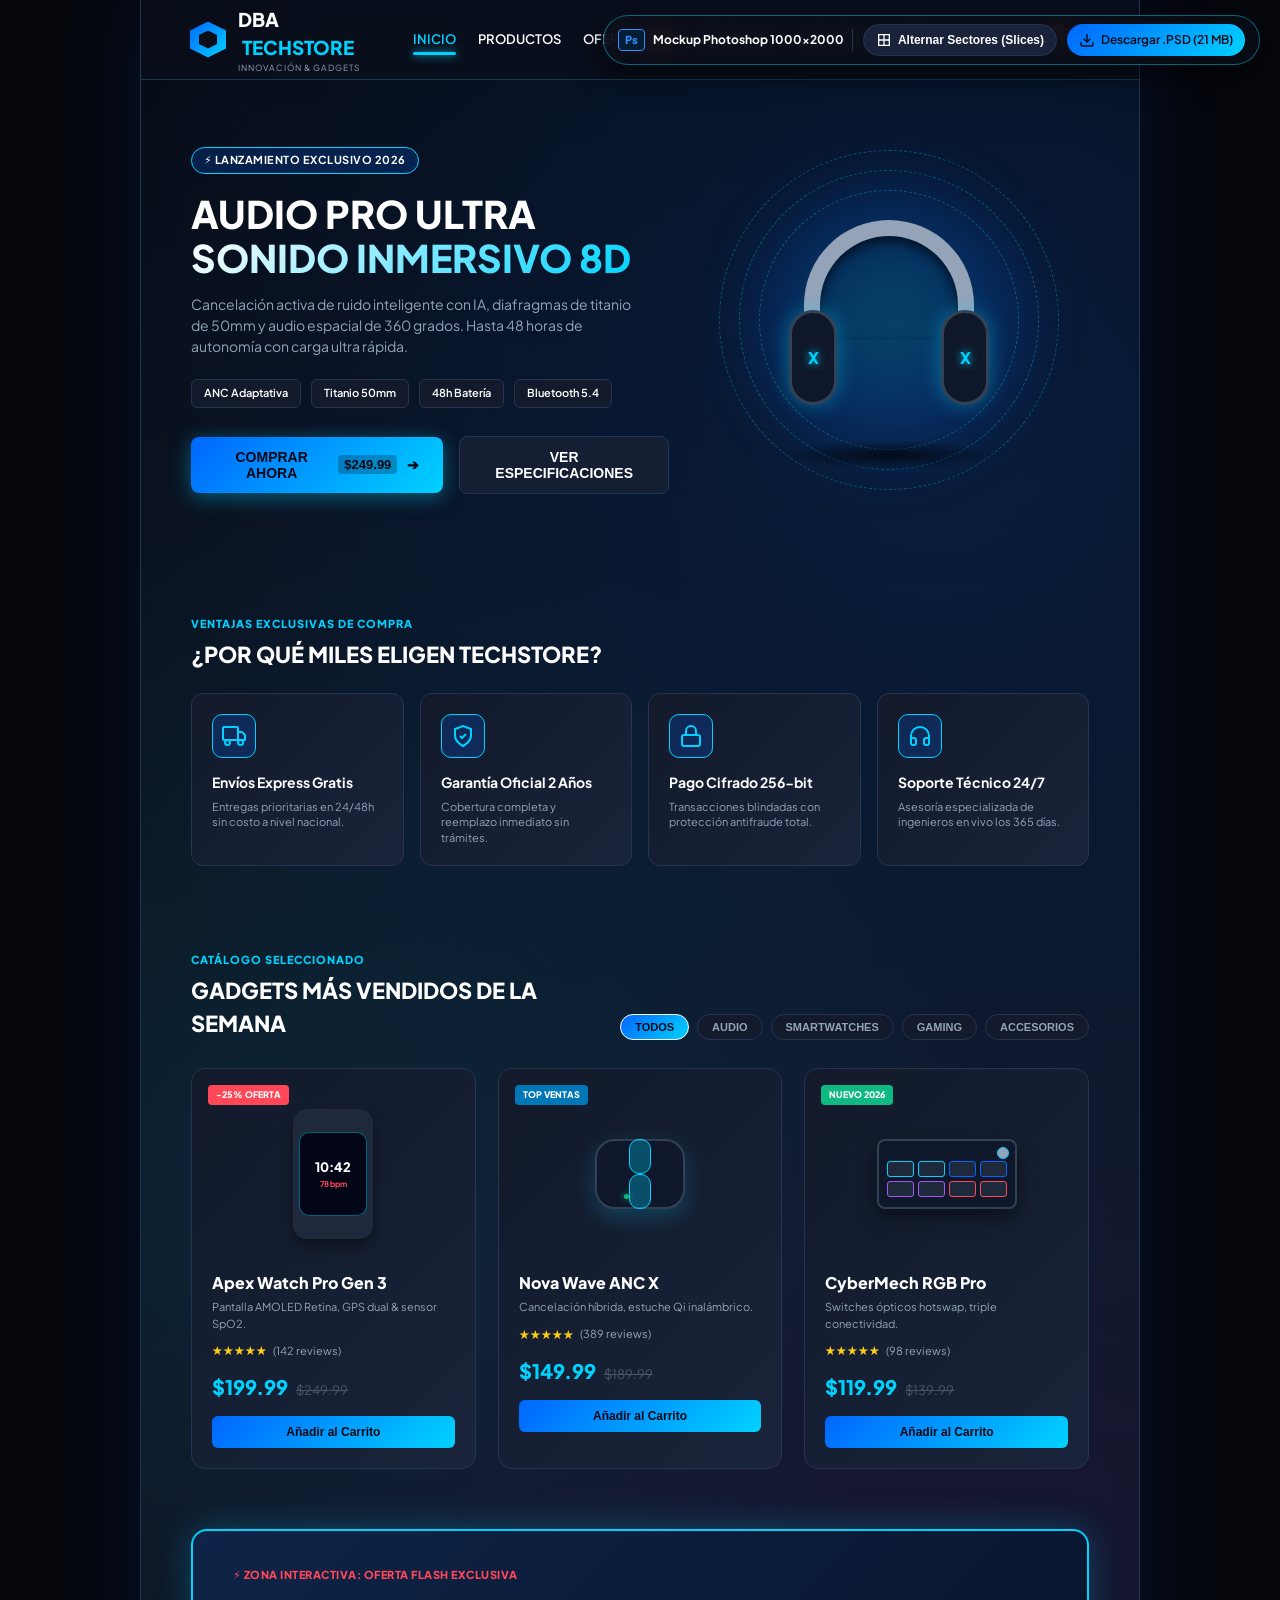
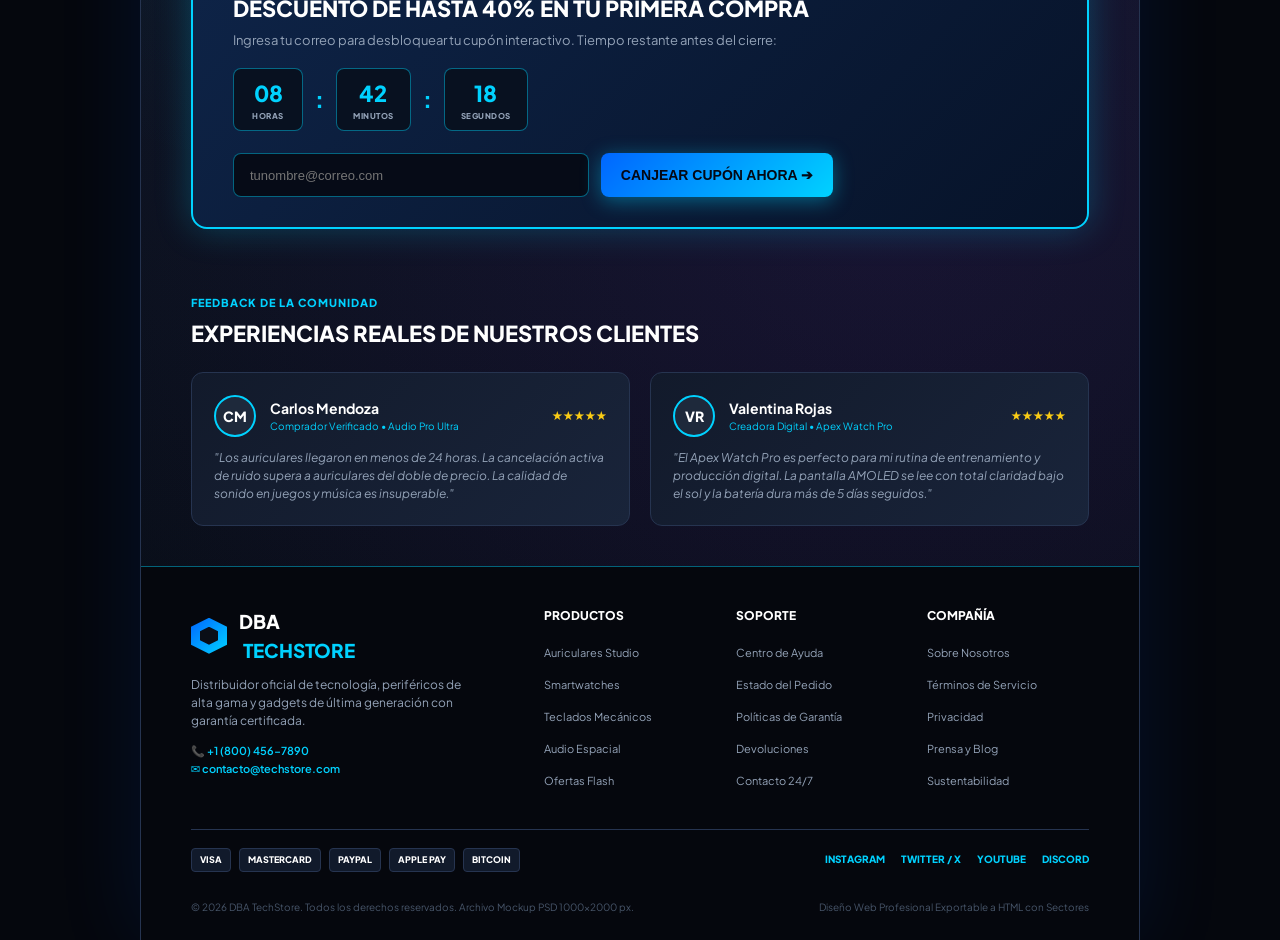
==== index.html @ 16ad257d "Add files via upload" ====
<!DOCTYPE html>
<html lang="es">
<head>
  <meta charset="UTF-8">
  <meta name="viewport" content="width=device-width, initial-scale=1.0">
  <title>DBA TechStore - Mockup Web Interactivo 1000x2000 px</title>
  <link rel="stylesheet" href="styles.css">
  <link rel="preconnect" href="https://fonts.googleapis.com">
  <link rel="preconnect" href="https://fonts.gstatic.com" crossorigin>
  <link href="https://fonts.googleapis.com/css2?family=Plus+Jakarta+Sans:wght@300;400;500;600;700;800&display=swap" rel="stylesheet">
</head>
<body>

  <!-- Floating Photoshop Slice Inspector & Tool Panel -->
  <aside class="ps-toolbar">
    <div class="ps-badge">
      <span class="ps-icon">Ps</span>
      <span>Mockup Photoshop 1000x2000</span>
    </div>
    <button id="toggleSlicesBtn" class="ps-btn" title="Ver sectores y guías de Photoshop">
      <svg width="16" height="16" viewBox="0 0 24 24" fill="none" stroke="currentColor" stroke-width="2"><path d="M4 4h16v16H4zM4 12h16M12 4v16"/></svg>
      <span>Alternar Sectores (Slices)</span>
    </button>
    <a href="TechStore_Mockup_1000x2000.psd" download class="ps-btn ps-btn-accent" title="Descargar archivo PSD real con capas">
      <svg width="16" height="16" viewBox="0 0 24 24" fill="none" stroke="currentColor" stroke-width="2"><path d="M21 15v4a2 2 0 0 1-2 2H5a2 2 0 0 1-2-2v-4"/><polyline points="7 10 12 15 17 10"/><line x1="12" y1="15" x2="12" y2="3"/></svg>
      <span>Descargar .PSD (21 MB)</span>
    </a>
  </aside>

  <!-- Notification Toast -->
  <div id="toast" class="toast"></div>

  <!-- Main Web Mockup Frame (Constrained to 1000px width matching PSD) -->
  <main class="mockup-canvas" id="mockupCanvas">

    <!-- SECTOR 01: HEADER -->
    <header class="section-slice slice-header" id="slice-header" data-slice="01 [Sector Header: 1000x80 px]">
      <div class="header-container">
        <!-- Logo -->
        <a href="#slice-header" class="logo-box">
          <div class="tech-cube">
            <div class="cube-inner"></div>
          </div>
          <div class="logo-text">
            <span class="logo-dba">DBA</span>
            <span class="logo-brand">TECHSTORE</span>
            <small class="logo-sub">INNOVACIÓN & GADGETS</small>
          </div>
        </a>

        <!-- Menu Horizontal Interactivo -->
        <nav class="nav-menu">
          <a href="#slice-hero" class="nav-item active">INICIO</a>
          <a href="#slice-products" class="nav-item">PRODUCTOS</a>
          <a href="#slice-promo" class="nav-item nav-hot">
            OFERTAS <span class="hot-badge">HOT</span>
          </a>
          <a href="#slice-benefits" class="nav-item">BENEFICIOS</a>
          <a href="#slice-testimonials" class="nav-item">SOPORTE</a>
          <a href="#slice-footer" class="nav-item">CONTACTO</a>
        </nav>

        <!-- Actions -->
        <div class="header-actions">
          <button class="action-btn" title="Buscar"><svg width="18" height="18" viewBox="0 0 24 24" fill="none" stroke="currentColor" stroke-width="2"><circle cx="11" cy="11" r="8"/><line x1="21" y1="21" x2="16.65" y2="16.65"/></svg></button>
          <button class="action-btn cart-btn" id="cartButton" title="Carrito de compras">
            <svg width="18" height="18" viewBox="0 0 24 24" fill="none" stroke="currentColor" stroke-width="2"><circle cx="9" cy="21" r="1"/><circle cx="20" cy="21" r="1"/><path d="M1 1h4l2.68 13.39a2 2 0 0 0 2 1.61h9.72a2 2 0 0 0 2-1.61L23 6H6"/></svg>
            <span class="cart-badge" id="cartCount">3</span>
          </button>
          <button class="action-btn" title="Cuenta"><svg width="18" height="18" viewBox="0 0 24 24" fill="none" stroke="currentColor" stroke-width="2"><path d="M20 21v-2a4 4 0 0 0-4-4H8a4 4 0 0 0-4 4v2"/><circle cx="12" cy="7" r="4"/></svg></button>
        </div>
      </div>
    </header>

    <!-- SECTOR 02: HERO BANNER -->
    <section class="section-slice slice-hero" id="slice-hero" data-slice="02 [Sector Banner Hero: 1000x440 px]">
      <div class="hero-content">
        <div class="hero-info">
          <div class="tag-pill">⚡ LANZAMIENTO EXCLUSIVO 2026</div>
          <h1 class="hero-title">
            AUDIO PRO ULTRA<br>
            <span class="gradient-text">SONIDO INMERSIVO 8D</span>
          </h1>
          <p class="hero-desc">
            Cancelación activa de ruido inteligente con IA, diafragmas de titanio de 50mm y audio espacial de 360 grados. Hasta 48 horas de autonomía con carga ultra rápida.
          </p>

          <div class="hero-chips">
            <span class="chip">ANC Adaptativa</span>
            <span class="chip">Titanio 50mm</span>
            <span class="chip">48h Batería</span>
            <span class="chip">Bluetooth 5.4</span>
          </div>

          <!-- Zona Interactiva Principal: Botón CTA -->
          <div class="hero-actions">
            <button class="btn btn-primary" id="buyHeroBtn">
              <span>COMPRAR AHORA</span>
              <span class="btn-price">$249.99</span>
              <span class="btn-arrow">➔</span>
            </button>
            <button class="btn btn-secondary" id="specsBtn">
              VER ESPECIFICACIONES
            </button>
          </div>
        </div>

        <!-- Hero Gadget 3D Graphic -->
        <div class="hero-visual">
          <div class="ambient-glow"></div>
          <div class="headphones-wrapper">
            <div class="sound-ring ring-1"></div>
            <div class="sound-ring ring-2"></div>
            <div class="sound-ring ring-3"></div>
            <div class="headphones-art">
              <div class="headband"></div>
              <div class="earcup left-cup"><span class="cup-logo">X</span></div>
              <div class="earcup right-cup"><span class="cup-logo">X</span></div>
            </div>
            <div class="headphones-shadow"></div>
          </div>
        </div>
      </div>
    </section>

    <!-- SECTOR 03: BENEFICIOS / VECTORES -->
    <section class="section-slice slice-benefits" id="slice-benefits" data-slice="03 [Sector Beneficios: 1000x170 px]">
      <div class="section-intro">
        <small class="intro-tag">VENTAJAS EXCLUSIVAS DE COMPRA</small>
        <h2 class="section-title">¿POR QUÉ MILES ELIGEN TECHSTORE?</h2>
      </div>

      <div class="benefits-grid">
        <!-- Benefit 1 -->
        <div class="benefit-card">
          <div class="benefit-icon-box">
            <svg width="24" height="24" viewBox="0 0 24 24" fill="none" stroke="currentColor" stroke-width="2"><rect x="1" y="3" width="15" height="13" rx="1"/><polygon points="16 8 20 8 23 11 23 16 16 16 16 8"/><circle cx="5.5" cy="18.5" r="2.5"/><circle cx="18.5" cy="18.5" r="2.5"/></svg>
          </div>
          <h3>Envíos Express Gratis</h3>
          <p>Entregas prioritarias en 24/48h sin costo a nivel nacional.</p>
        </div>

        <!-- Benefit 2 -->
        <div class="benefit-card">
          <div class="benefit-icon-box">
            <svg width="24" height="24" viewBox="0 0 24 24" fill="none" stroke="currentColor" stroke-width="2"><path d="M12 22s8-4 8-10V5l-8-3-8 3v7c0 6 8 10 8 10z"/><polyline points="9 12 11 14 15 10"/></svg>
          </div>
          <h3>Garantía Oficial 2 Años</h3>
          <p>Cobertura completa y reemplazo inmediato sin trámites.</p>
        </div>

        <!-- Benefit 3 -->
        <div class="benefit-card">
          <div class="benefit-icon-box">
            <svg width="24" height="24" viewBox="0 0 24 24" fill="none" stroke="currentColor" stroke-width="2"><rect x="3" y="11" width="18" height="11" rx="2" ry="2"/><path d="M7 11V7a5 5 0 0 1 10 0v4"/></svg>
          </div>
          <h3>Pago Cifrado 256-bit</h3>
          <p>Transacciones blindadas con protección antifraude total.</p>
        </div>

        <!-- Benefit 4 -->
        <div class="benefit-card">
          <div class="benefit-icon-box">
            <svg width="24" height="24" viewBox="0 0 24 24" fill="none" stroke="currentColor" stroke-width="2"><path d="M3 18v-6a9 9 0 0 1 18 0v6"/><path d="M21 19a2 2 0 0 1-2 2h-1a2 2 0 0 1-2-2v-3a2 2 0 0 1 2-2h3zM3 19a2 2 0 0 0 2 2h1a2 2 0 0 0 2-2v-3a2 2 0 0 0-2-2H3z"/></svg>
          </div>
          <h3>Soporte Técnico 24/7</h3>
          <p>Asesoría especializada de ingenieros en vivo los 365 días.</p>
        </div>
      </div>
    </section>

    <!-- SECTOR 04: PRODUCTOS DESTACADOS -->
    <section class="section-slice slice-products" id="slice-products" data-slice="04 [Sector Productos: 1000x530 px]">
      <div class="products-header">
        <div>
          <small class="intro-tag">CATÁLOGO SELECCIONADO</small>
          <h2 class="section-title">GADGETS MÁS VENDIDOS DE LA SEMANA</h2>
        </div>
        <!-- Filtros interactivos -->
        <div class="category-tabs" id="categoryTabs">
          <button class="cat-pill active" data-filter="all">TODOS</button>
          <button class="cat-pill" data-filter="audio">AUDIO</button>
          <button class="cat-pill" data-filter="watches">SMARTWATCHES</button>
          <button class="cat-pill" data-filter="gaming">GAMING</button>
          <button class="cat-pill" data-filter="accessories">ACCESORIOS</button>
        </div>
      </div>

      <div class="products-grid">
        <!-- Card 1 -->
        <article class="product-card" data-category="watches">
          <span class="card-badge badge-coral">-25% OFERTA</span>
          <div class="gadget-preview">
            <div class="gadget-watch">
              <div class="watch-screen">
                <div class="ring r-coral"></div>
                <div class="ring r-cyan"></div>
                <div class="ring r-green"></div>
                <span class="time">10:42</span>
                <span class="bpm">78 bpm</span>
              </div>
            </div>
          </div>
          <h3 class="prod-title">Apex Watch Pro Gen 3</h3>
          <p class="prod-desc">Pantalla AMOLED Retina, GPS dual & sensor SpO2.</p>
          <div class="prod-rating">
            <span class="stars">★★★★★</span>
            <span class="reviews">(142 reviews)</span>
          </div>
          <div class="prod-pricing">
            <span class="price-now">$199.99</span>
            <span class="price-old">$249.99</span>
          </div>
          <button class="btn-card add-cart-btn" data-name="Apex Watch Pro Gen 3" data-price="199.99">
            Añadir al Carrito
          </button>
        </article>

        <!-- Card 2 -->
        <article class="product-card" data-category="audio">
          <span class="card-badge badge-cyan">TOP VENTAS</span>
          <div class="gadget-preview">
            <div class="gadget-earbuds">
              <div class="case-body">
                <div class="bud-well left"></div>
                <div class="bud-well right"></div>
                <div class="led-dot"></div>
              </div>
            </div>
          </div>
          <h3 class="prod-title">Nova Wave ANC X</h3>
          <p class="prod-desc">Cancelación híbrida, estuche Qi inalámbrico.</p>
          <div class="prod-rating">
            <span class="stars">★★★★★</span>
            <span class="reviews">(389 reviews)</span>
          </div>
          <div class="prod-pricing">
            <span class="price-now">$149.99</span>
            <span class="price-old">$189.99</span>
          </div>
          <button class="btn-card add-cart-btn" data-name="Nova Wave ANC X" data-price="149.99">
            Añadir al Carrito
          </button>
        </article>

        <!-- Card 3 -->
        <article class="product-card" data-category="gaming">
          <span class="card-badge badge-green">NUEVO 2026</span>
          <div class="gadget-preview">
            <div class="gadget-keyboard">
              <div class="kb-knob"></div>
              <div class="kb-grid">
                <span class="k-cyan"></span><span class="k-cyan"></span><span class="k-blue"></span><span class="k-blue"></span>
                <span class="k-purple"></span><span class="k-purple"></span><span class="k-coral"></span><span class="k-coral"></span>
              </div>
            </div>
          </div>
          <h3 class="prod-title">CyberMech RGB Pro</h3>
          <p class="prod-desc">Switches ópticos hotswap, triple conectividad.</p>
          <div class="prod-rating">
            <span class="stars">★★★★★</span>
            <span class="reviews">(98 reviews)</span>
          </div>
          <div class="prod-pricing">
            <span class="price-now">$119.99</span>
            <span class="price-old">$139.99</span>
          </div>
          <button class="btn-card add-cart-btn" data-name="CyberMech RGB Pro" data-price="119.99">
            Añadir al Carrito
          </button>
        </article>
      </div>
    </section>

    <!-- SECTOR 05: ZONA INTERACTIVA / PROMO FLASH -->
    <section class="section-slice slice-promo" id="slice-promo" data-slice="05 [Zona Interactiva Flash: 1000x240 px]">
      <div class="promo-box">
        <div class="promo-content">
          <span class="promo-badge">⚡ ZONA INTERACTIVA: OFERTA FLASH EXCLUSIVA</span>
          <h2 class="promo-title">DESCUENTO DE HASTA 40% EN TU PRIMERA COMPRA</h2>
          <p class="promo-desc">Ingresa tu correo para desbloquear tu cupón interactivo. Tiempo restante antes del cierre:</p>

          <!-- Contador interactivo regresivo en vivo -->
          <div class="countdown-row">
            <div class="time-card">
              <span class="num" id="hoursVal">08</span>
              <span class="lbl">HORAS</span>
            </div>
            <span class="dots">:</span>
            <div class="time-card">
              <span class="num" id="minsVal">42</span>
              <span class="lbl">MINUTOS</span>
            </div>
            <span class="dots">:</span>
            <div class="time-card">
              <span class="num" id="secsVal">19</span>
              <span class="lbl">SEGUNDOS</span>
            </div>
          </div>

          <!-- Formulario interactivo con botón hover y validación -->
          <form class="promo-form" id="couponForm">
            <div class="input-wrapper">
              <input type="email" id="emailInput" placeholder="tunombre@correo.com" required>
            </div>
            <button type="submit" class="btn btn-primary btn-coupon">
              CANJEAR CUPÓN AHORA ➔
            </button>
          </form>
        </div>
      </div>
    </section>

    <!-- SECTOR 06: TESTIMONIOS -->
    <section class="section-slice slice-testimonials" id="slice-testimonials" data-slice="06 [Sector Testimonios: 1000x200 px]">
      <div class="section-intro">
        <small class="intro-tag">FEEDBACK DE LA COMUNIDAD</small>
        <h2 class="section-title">EXPERIENCIAS REALES DE NUESTROS CLIENTES</h2>
      </div>

      <div class="testimonials-grid">
        <div class="test-card">
          <div class="test-head">
            <div class="avatar">CM</div>
            <div>
              <h4>Carlos Mendoza</h4>
              <small>Comprador Verificado • Audio Pro Ultra</small>
            </div>
            <div class="test-stars">★★★★★</div>
          </div>
          <p class="test-quote">
            "Los auriculares llegaron en menos de 24 horas. La cancelación activa de ruido supera a auriculares del doble de precio. La calidad de sonido en juegos y música es insuperable."
          </p>
        </div>

        <div class="test-card">
          <div class="test-head">
            <div class="avatar">VR</div>
            <div>
              <h4>Valentina Rojas</h4>
              <small>Creadora Digital • Apex Watch Pro</small>
            </div>
            <div class="test-stars">★★★★★</div>
          </div>
          <p class="test-quote">
            "El Apex Watch Pro es perfecto para mi rutina de entrenamiento y producción digital. La pantalla AMOLED se lee con total claridad bajo el sol y la batería dura más de 5 días seguidos."
          </p>
        </div>
      </div>
    </section>

    <!-- SECTOR 07: FOOTER -->
    <footer class="section-slice slice-footer" id="slice-footer" data-slice="07 [Sector Footer: 1000x260 px]">
      <div class="footer-top">
        <!-- Col 1 -->
        <div class="footer-col footer-brand-col">
          <div class="logo-box">
            <div class="tech-cube"><div class="cube-inner"></div></div>
            <div class="logo-text">
              <span class="logo-dba">DBA</span>
              <span class="logo-brand">TECHSTORE</span>
            </div>
          </div>
          <p class="footer-bio">
            Distribuidor oficial de tecnología, periféricos de alta gama y gadgets de última generación con garantía certificada.
          </p>
          <p class="footer-contact">
            📞 +1 (800) 456-7890<br>
            ✉ contacto@techstore.com
          </p>
        </div>

        <!-- Col 2 -->
        <div class="footer-col">
          <h4>PRODUCTOS</h4>
          <ul>
            <li><a href="#slice-hero">Auriculares Studio</a></li>
            <li><a href="#slice-products">Smartwatches</a></li>
            <li><a href="#slice-products">Teclados Mecánicos</a></li>
            <li><a href="#slice-hero">Audio Espacial</a></li>
            <li><a href="#slice-promo">Ofertas Flash</a></li>
          </ul>
        </div>

        <!-- Col 3 -->
        <div class="footer-col">
          <h4>SOPORTE</h4>
          <ul>
            <li><a href="#slice-benefits">Centro de Ayuda</a></li>
            <li><a href="#slice-benefits">Estado del Pedido</a></li>
            <li><a href="#slice-benefits">Políticas de Garantía</a></li>
            <li><a href="#slice-benefits">Devoluciones</a></li>
            <li><a href="#slice-footer">Contacto 24/7</a></li>
          </ul>
        </div>

        <!-- Col 4 -->
        <div class="footer-col">
          <h4>COMPAÑÍA</h4>
          <ul>
            <li><a href="#slice-benefits">Sobre Nosotros</a></li>
            <li><a href="#slice-footer">Términos de Servicio</a></li>
            <li><a href="#slice-footer">Privacidad</a></li>
            <li><a href="#slice-testimonials">Prensa y Blog</a></li>
            <li><a href="#slice-benefits">Sustentabilidad</a></li>
          </ul>
        </div>
      </div>

      <div class="footer-bottom">
        <div class="pay-methods">
          <span class="pay-pill">VISA</span>
          <span class="pay-pill">MASTERCARD</span>
          <span class="pay-pill">PAYPAL</span>
          <span class="pay-pill">APPLE PAY</span>
          <span class="pay-pill">BITCOIN</span>
        </div>

        <div class="social-links">
          <a href="#">INSTAGRAM</a>
          <a href="#">TWITTER / X</a>
          <a href="#">YOUTUBE</a>
          <a href="#">DISCORD</a>
        </div>
      </div>

      <div class="footer-credits">
        <span>© 2026 DBA TechStore. Todos los derechos reservados. Archivo Mockup PSD 1000x2000 px.</span>
        <span>Diseño Web Profesional Exportable a HTML con Sectores</span>
      </div>
    </footer>

  </main>

  <script src="script.js"></script>
</body>
</html>
---- styles.css ----
/* ==========================================================
   DBA TECHSTORE - ESTILOS MOCKUP WEB (1000x2000 PX)
   Paleta: #0A0E17 (Obsidiana), #0066FF (Azul), #00D2FF (Cian)
   ========================================================== */

:root {
  --bg-deep: #0a0e17;
  --bg-card: #121a2b;
  --bg-card-light: #19243a;
  --border: #263450;
  --border-bright: rgba(0, 210, 255, 0.45);
  --blue: #0066ff;
  --cyan: #00d2ff;
  --white: #ffffff;
  --slate: #94a3b8;
  --dark-slate: #475569;
  --coral: #ff4757;
  --green: #10b981;
  --gold: #facc15;
}

* {
  margin: 0;
  padding: 0;
  box-sizing: border-box;
}

body {
  font-family: 'Plus Jakarta Sans', 'Segoe UI', system-ui, -apple-system, sans-serif;
  background-color: #05070d;
  color: var(--white);
  min-height: 100vh;
  display: flex;
  flex-direction: column;
  align-items: center;
  position: relative;
  overflow-x: hidden;
  line-height: 1.5;
}

/* Floating Photoshop Toolbar */
.ps-toolbar {
  position: fixed;
  top: 15px;
  right: 20px;
  z-index: 9999;
  display: flex;
  align-items: center;
  gap: 10px;
  background: rgba(10, 14, 23, 0.85);
  backdrop-filter: blur(12px);
  padding: 8px 14px;
  border-radius: 30px;
  border: 1px solid var(--border-bright);
  box-shadow: 0 10px 30px rgba(0, 0, 0, 0.6);
}

.ps-badge {
  display: flex;
  align-items: center;
  gap: 8px;
  font-size: 12px;
  font-weight: 700;
  color: var(--white);
  padding-right: 8px;
  border-right: 1px solid var(--border);
}

.ps-icon {
  background: #001e36;
  color: #388bfd;
  font-size: 11px;
  font-weight: 900;
  padding: 2px 6px;
  border-radius: 4px;
  border: 1px solid #388bfd;
}

.ps-btn {
  display: inline-flex;
  align-items: center;
  gap: 6px;
  background: #19243a;
  color: var(--white);
  border: 1px solid var(--border);
  padding: 7px 12px;
  border-radius: 20px;
  font-size: 12px;
  font-weight: 600;
  cursor: pointer;
  text-decoration: none;
  transition: all 0.25s ease;
}

.ps-btn:hover {
  background: #22324f;
  border-color: var(--cyan);
  color: var(--cyan);
}

.ps-btn-accent {
  background: linear-gradient(135deg, var(--blue), var(--cyan));
  color: #040814;
  border: none;
}

.ps-btn-accent:hover {
  filter: brightness(1.15);
  box-shadow: 0 0 15px rgba(0, 210, 255, 0.6);
  color: #000;
}

/* Toast */
.toast {
  position: fixed;
  bottom: 25px;
  left: 50%;
  transform: translateX(-50%) translateY(100px);
  background: rgba(18, 26, 43, 0.95);
  color: var(--white);
  border: 1px solid var(--cyan);
  padding: 12px 24px;
  border-radius: 10px;
  font-size: 14px;
  font-weight: 600;
  box-shadow: 0 10px 30px rgba(0, 0, 0, 0.7);
  z-index: 10000;
  opacity: 0;
  transition: all 0.3s cubic-bezier(0.16, 1, 0.3, 1);
  pointer-events: none;
}

.toast.show {
  transform: translateX(-50%) translateY(0);
  opacity: 1;
}

/* Canvas Mockup Frame: Exactly 1000px width */
.mockup-canvas {
  width: 1000px;
  max-width: 1000px;
  min-height: 2000px;
  background: radial-gradient(circle at 80% 15%, rgba(0, 102, 255, 0.15) 0%, transparent 40%),
              radial-gradient(circle at 20% 45%, rgba(0, 210, 255, 0.08) 0%, transparent 40%),
              radial-gradient(circle at 75% 70%, rgba(121, 40, 202, 0.12) 0%, transparent 45%),
              linear-gradient(180deg, #070b14 0%, #0e1726 50%, #070b14 100%);
  border-left: 1px solid var(--border);
  border-right: 1px solid var(--border);
  box-shadow: 0 0 80px rgba(0, 102, 255, 0.12);
  position: relative;
  margin: 0 auto;
}

/* Slice Inspection Mode */
body.show-slices .section-slice {
  position: relative;
  outline: 2px dashed #00d2ff !important;
  outline-offset: -2px;
}

body.show-slices .section-slice::before {
  content: attr(data-slice);
  position: absolute;
  top: 4px;
  left: 6px;
  background: rgba(0, 210, 255, 0.9);
  color: #040814;
  font-size: 11px;
  font-weight: 800;
  padding: 3px 8px;
  border-radius: 4px;
  z-index: 100;
  pointer-events: none;
  letter-spacing: 0.5px;
}

/* 01 HEADER */
.slice-header {
  height: 80px;
  background: rgba(10, 15, 28, 0.85);
  backdrop-filter: blur(12px);
  border-bottom: 1px solid rgba(56, 189, 248, 0.25);
  position: sticky;
  top: 0;
  z-index: 1000;
}

.header-container {
  width: 900px;
  height: 100%;
  margin: 0 auto;
  display: flex;
  align-items: center;
  justify-content: space-between;
}

.logo-box {
  display: flex;
  align-items: center;
  gap: 12px;
  text-decoration: none;
}

.tech-cube {
  width: 36px;
  height: 36px;
  background: linear-gradient(135deg, var(--blue), var(--cyan));
  clip-path: polygon(50% 0%, 100% 25%, 100% 75%, 50% 100%, 0% 75%, 0% 25%);
  display: flex;
  align-items: center;
  justify-content: center;
  box-shadow: 0 0 12px rgba(0, 210, 255, 0.5);
}

.cube-inner {
  width: 18px;
  height: 18px;
  background: #0a0e17;
  clip-path: polygon(50% 0%, 100% 25%, 100% 75%, 50% 100%, 0% 75%, 0% 25%);
}

.logo-text {
  display: flex;
  flex-direction: column;
}

.logo-dba {
  font-size: 19px;
  font-weight: 800;
  color: var(--white);
  display: inline;
}

.logo-brand {
  font-size: 19px;
  font-weight: 800;
  color: var(--cyan);
  margin-left: 4px;
}

.logo-sub {
  font-size: 8.5px;
  color: var(--slate);
  letter-spacing: 1px;
}

.nav-menu {
  display: flex;
  align-items: center;
  gap: 22px;
}

.nav-item {
  color: var(--white);
  text-decoration: none;
  font-size: 13px;
  font-weight: 600;
  position: relative;
  padding: 6px 0;
  transition: color 0.2s ease;
}

.nav-item:hover,
.nav-item.active {
  color: var(--cyan);
}

.nav-item.active::after {
  content: '';
  position: absolute;
  bottom: 0;
  left: 0;
  width: 100%;
  height: 3px;
  background: var(--cyan);
  border-radius: 2px;
  box-shadow: 0 0 8px var(--cyan);
}

.nav-hot {
  display: flex;
  align-items: center;
  gap: 5px;
}

.hot-badge {
  background: var(--coral);
  color: var(--white);
  font-size: 8px;
  font-weight: 800;
  padding: 2px 5px;
  border-radius: 4px;
}

.header-actions {
  display: flex;
  align-items: center;
  gap: 14px;
}

.action-btn {
  background: transparent;
  border: none;
  color: var(--slate);
  cursor: pointer;
  display: flex;
  align-items: center;
  justify-content: center;
  transition: color 0.2s ease;
  position: relative;
}

.action-btn:hover {
  color: var(--cyan);
}

.cart-badge {
  position: absolute;
  top: -6px;
  right: -8px;
  background: var(--coral);
  color: var(--white);
  font-size: 9px;
  font-weight: 800;
  width: 16px;
  height: 16px;
  border-radius: 50%;
  display: flex;
  align-items: center;
  justify-content: center;
}

/* 02 HERO BANNER */
.slice-hero {
  padding: 50px 50px 60px 50px;
}

.hero-content {
  display: flex;
  align-items: center;
  justify-content: space-between;
  gap: 20px;
}

.hero-info {
  flex: 1;
}

.tag-pill {
  display: inline-block;
  background: rgba(0, 102, 255, 0.2);
  border: 1px solid var(--cyan);
  color: var(--white);
  font-size: 11px;
  font-weight: 700;
  padding: 4px 12px;
  border-radius: 20px;
  margin-bottom: 18px;
  letter-spacing: 0.5px;
}

.hero-title {
  font-size: 38px;
  font-weight: 800;
  line-height: 1.15;
  margin-bottom: 15px;
}

.gradient-text {
  background: linear-gradient(135deg, var(--white) 0%, var(--cyan) 100%);
  -webkit-background-clip: text;
  -webkit-text-fill-color: transparent;
}

.hero-desc {
  font-size: 14px;
  color: var(--slate);
  max-width: 440px;
  margin-bottom: 22px;
}

.hero-chips {
  display: flex;
  gap: 10px;
  margin-bottom: 28px;
}

.chip {
  background: var(--bg-card);
  border: 1px solid var(--border);
  color: var(--white);
  font-size: 11px;
  font-weight: 600;
  padding: 5px 12px;
  border-radius: 6px;
}

.hero-actions {
  display: flex;
  align-items: center;
  gap: 16px;
}

.btn {
  padding: 12px 24px;
  border-radius: 8px;
  font-size: 14px;
  font-weight: 700;
  cursor: pointer;
  transition: all 0.25s ease;
  border: none;
  display: inline-flex;
  align-items: center;
  gap: 10px;
  text-decoration: none;
}

.btn-primary {
  background: linear-gradient(135deg, var(--blue), var(--cyan));
  color: #040814;
  box-shadow: 0 4px 20px rgba(0, 210, 255, 0.4);
}

.btn-primary:hover {
  transform: translateY(-2px);
  box-shadow: 0 8px 30px rgba(0, 210, 255, 0.7);
  filter: brightness(1.1);
}

.btn-price {
  background: rgba(4, 8, 20, 0.25);
  padding: 2px 6px;
  border-radius: 4px;
  font-size: 13px;
}

.btn-secondary {
  background: #141f33;
  color: var(--white);
  border: 1px solid var(--border);
}

.btn-secondary:hover {
  background: #1e2e4b;
  border-color: var(--cyan);
}

/* Hero Gadget Illustration */
.hero-visual {
  width: 400px;
  height: 380px;
  position: relative;
  display: flex;
  align-items: center;
  justify-content: center;
}

.ambient-glow {
  position: absolute;
  width: 320px;
  height: 320px;
  background: radial-gradient(circle, rgba(0, 210, 255, 0.25) 0%, rgba(0, 102, 255, 0.2) 50%, transparent 70%);
  border-radius: 50%;
  filter: blur(25px);
}

.headphones-wrapper {
  position: relative;
  width: 320px;
  height: 320px;
  display: flex;
  align-items: center;
  justify-content: center;
}

.sound-ring {
  position: absolute;
  border-radius: 50%;
  border: 1.5px dashed rgba(0, 210, 255, 0.35);
  animation: pulse-ring 4s infinite linear;
}

.ring-1 { width: 260px; height: 260px; }
.ring-2 { width: 300px; height: 300px; animation-delay: 1.5s; }
.ring-3 { width: 340px; height: 340px; animation-delay: 3s; }

@keyframes pulse-ring {
  0% { transform: scale(0.92) rotate(0deg); opacity: 0.3; }
  50% { transform: scale(1.02) rotate(180deg); opacity: 0.7; }
  100% { transform: scale(0.92) rotate(360deg); opacity: 0.3; }
}

.headphones-art {
  width: 200px;
  height: 220px;
  position: relative;
  z-index: 10;
}

.headband {
  width: 170px;
  height: 120px;
  border: 16px solid #94a3b8;
  border-bottom: none;
  border-radius: 90px 90px 0 0;
  position: absolute;
  top: 10px;
  left: 15px;
  box-shadow: inset 0 6px 12px rgba(0, 0, 0, 0.6);
}

.earcup {
  width: 48px;
  height: 95px;
  background: #0f172a;
  border: 3px solid #334155;
  border-radius: 25px;
  position: absolute;
  bottom: 25px;
  display: flex;
  align-items: center;
  justify-content: center;
  box-shadow: 0 0 20px rgba(0, 210, 255, 0.4);
}

.left-cup { left: 0; }
.right-cup { right: 0; }

.cup-logo {
  font-size: 16px;
  font-weight: 900;
  color: var(--cyan);
  text-shadow: 0 0 8px var(--cyan);
}

.headphones-shadow {
  position: absolute;
  bottom: 10px;
  width: 220px;
  height: 30px;
  background: radial-gradient(ellipse at center, rgba(0, 0, 0, 0.7) 0%, transparent 70%);
}

/* 03 BENEFICIOS */
.slice-benefits {
  padding: 40px 50px;
}

.section-intro {
  margin-bottom: 22px;
}

.intro-tag {
  color: var(--cyan);
  font-size: 11px;
  font-weight: 800;
  letter-spacing: 1px;
}

.section-title {
  font-size: 22px;
  font-weight: 800;
  margin-top: 4px;
}

.benefits-grid {
  display: grid;
  grid-template-columns: repeat(4, 1fr);
  gap: 16px;
}

.benefit-card {
  background: linear-gradient(135deg, var(--bg-card), var(--bg-card-light));
  border: 1px solid var(--border);
  padding: 20px;
  border-radius: 12px;
  transition: all 0.25s ease;
}

.benefit-card:hover {
  transform: translateY(-4px);
  border-color: var(--cyan);
  box-shadow: 0 8px 25px rgba(0, 210, 255, 0.2);
}

.benefit-icon-box {
  width: 44px;
  height: 44px;
  background: rgba(0, 102, 255, 0.2);
  border: 1px solid var(--cyan);
  border-radius: 10px;
  display: flex;
  align-items: center;
  justify-content: center;
  color: var(--cyan);
  margin-bottom: 14px;
}

.benefit-card h3 {
  font-size: 14px;
  font-weight: 700;
  margin-bottom: 6px;
}

.benefit-card p {
  font-size: 11px;
  color: var(--slate);
  line-height: 1.4;
}

/* 04 PRODUCTOS */
.slice-products {
  padding: 40px 50px;
}

.products-header {
  display: flex;
  align-items: flex-end;
  justify-content: space-between;
  margin-bottom: 28px;
}

.category-tabs {
  display: flex;
  gap: 8px;
}

.cat-pill {
  background: var(--bg-card);
  border: 1px solid var(--border);
  color: var(--slate);
  padding: 6px 14px;
  border-radius: 20px;
  font-size: 11px;
  font-weight: 700;
  cursor: pointer;
  transition: all 0.2s ease;
}

.cat-pill:hover,
.cat-pill.active {
  background: linear-gradient(135deg, var(--blue), var(--cyan));
  color: #040814;
  border-color: var(--white);
}

.products-grid {
  display: grid;
  grid-template-columns: repeat(3, 1fr);
  gap: 22px;
}

.product-card {
  background: linear-gradient(135deg, var(--bg-card), var(--bg-card-light));
  border: 1px solid var(--border);
  border-radius: 14px;
  padding: 20px;
  position: relative;
  transition: all 0.25s ease;
}

.product-card:hover {
  transform: translateY(-5px);
  border-color: var(--cyan);
  box-shadow: 0 10px 30px rgba(0, 210, 255, 0.25);
}

.card-badge {
  position: absolute;
  top: 16px;
  left: 16px;
  font-size: 9px;
  font-weight: 800;
  padding: 3px 8px;
  border-radius: 4px;
  color: var(--white);
}

.badge-coral { background: var(--coral); }
.badge-cyan { background: #0077b6; }
.badge-green { background: var(--green); }

.gadget-preview {
  height: 170px;
  display: flex;
  align-items: center;
  justify-content: center;
  margin-bottom: 12px;
}

/* Watch Preview */
.gadget-watch {
  width: 80px;
  height: 130px;
  background: #1e293b;
  border-radius: 14px;
  position: relative;
  display: flex;
  align-items: center;
  justify-content: center;
  box-shadow: 0 8px 16px rgba(0,0,0,0.4);
}

.watch-screen {
  width: 68px;
  height: 84px;
  background: #020617;
  border: 1px solid var(--border-bright);
  border-radius: 10px;
  display: flex;
  flex-direction: column;
  align-items: center;
  justify-content: center;
}

.watch-screen .time {
  font-size: 13px;
  font-weight: 800;
  color: var(--white);
}

.watch-screen .bpm {
  font-size: 8px;
  font-weight: 700;
  color: var(--coral);
}

/* Earbuds Preview */
.gadget-earbuds {
  width: 90px;
  height: 70px;
  background: #0f172a;
  border: 2px solid #334155;
  border-radius: 20px;
  display: flex;
  align-items: center;
  justify-content: center;
  position: relative;
  box-shadow: 0 8px 20px rgba(0, 210, 255, 0.2);
}

.bud-well {
  width: 22px;
  height: 35px;
  background: rgba(0, 210, 255, 0.3);
  border: 1px solid var(--cyan);
  border-radius: 10px;
  margin: 0 5px;
}

.led-dot {
  position: absolute;
  bottom: 8px;
  width: 5px;
  height: 5px;
  background: var(--green);
  border-radius: 50%;
  box-shadow: 0 0 6px var(--green);
}

/* Keyboard Preview */
.gadget-keyboard {
  width: 140px;
  height: 70px;
  background: #0f172a;
  border: 2px solid #334155;
  border-radius: 8px;
  padding: 8px;
  display: flex;
  flex-direction: column;
  position: relative;
  box-shadow: 0 8px 20px rgba(0,0,0,0.5);
}

.kb-knob {
  position: absolute;
  top: 6px;
  right: 6px;
  width: 12px;
  height: 12px;
  background: var(--slate);
  border-radius: 50%;
  border: 1px solid var(--cyan);
}

.kb-grid {
  display: grid;
  grid-template-columns: repeat(4, 1fr);
  gap: 4px;
  margin-top: 12px;
}

.kb-grid span {
  height: 16px;
  background: #1e293b;
  border-radius: 3px;
  border: 1px solid #38bdf8;
}

.k-cyan { border-color: var(--cyan) !important; }
.k-blue { border-color: var(--blue) !important; }
.k-purple { border-color: #a855f7 !important; }
.k-coral { border-color: var(--coral) !important; }

.prod-title {
  font-size: 16px;
  font-weight: 800;
  margin-bottom: 4px;
}

.prod-desc {
  font-size: 11px;
  color: var(--slate);
  margin-bottom: 10px;
}

.prod-rating {
  display: flex;
  align-items: center;
  gap: 6px;
  margin-bottom: 12px;
}

.stars {
  color: var(--gold);
  font-size: 12px;
}

.reviews {
  font-size: 11px;
  color: var(--slate);
}

.prod-pricing {
  display: flex;
  align-items: baseline;
  gap: 8px;
  margin-bottom: 14px;
}

.price-now {
  font-size: 20px;
  font-weight: 800;
  color: var(--cyan);
}

.price-old {
  font-size: 13px;
  color: var(--dark-slate);
  text-decoration: line-through;
}

.btn-card {
  width: 100%;
  padding: 9px 0;
  border-radius: 6px;
  background: linear-gradient(135deg, var(--blue), var(--cyan));
  color: #040814;
  font-size: 12px;
  font-weight: 800;
  border: none;
  cursor: pointer;
  transition: all 0.2s ease;
}

.btn-card:hover {
  filter: brightness(1.15);
  box-shadow: 0 4px 15px rgba(0, 210, 255, 0.4);
}

/* 05 ZONA INTERACTIVA / PROMO */
.slice-promo {
  padding: 20px 50px 40px 50px;
}

.promo-box {
  background: linear-gradient(135deg, #0e2448, #071329);
  border: 2px solid var(--cyan);
  border-radius: 16px;
  padding: 30px 40px;
  box-shadow: 0 0 35px rgba(0, 210, 255, 0.25);
  position: relative;
  overflow: hidden;
}

.promo-badge {
  display: inline-block;
  color: var(--coral);
  font-size: 11px;
  font-weight: 800;
  letter-spacing: 0.5px;
  margin-bottom: 8px;
}

.promo-title {
  font-size: 22px;
  font-weight: 800;
  margin-bottom: 6px;
}

.promo-desc {
  font-size: 13px;
  color: var(--slate);
  margin-bottom: 18px;
}

.countdown-row {
  display: flex;
  align-items: center;
  gap: 12px;
  margin-bottom: 22px;
}

.time-card {
  background: #081120;
  border: 1px solid var(--border-bright);
  padding: 8px 16px;
  border-radius: 8px;
  display: flex;
  flex-direction: column;
  align-items: center;
  min-width: 70px;
}

.time-card .num {
  font-size: 22px;
  font-weight: 900;
  color: var(--cyan);
}

.time-card .lbl {
  font-size: 8px;
  font-weight: 800;
  color: var(--slate);
  letter-spacing: 0.5px;
}

.dots {
  font-size: 22px;
  font-weight: 900;
  color: var(--cyan);
}

.promo-form {
  display: flex;
  gap: 12px;
  max-width: 600px;
}

.input-wrapper {
  flex: 1;
}

.promo-form input {
  width: 100%;
  height: 44px;
  background: #060b17;
  border: 1px solid var(--border-bright);
  border-radius: 8px;
  padding: 0 16px;
  color: var(--white);
  font-size: 13px;
  outline: none;
  transition: border-color 0.2s ease;
}

.promo-form input:focus {
  border-color: var(--cyan);
  box-shadow: 0 0 10px rgba(0, 210, 255, 0.4);
}

.btn-coupon {
  height: 44px;
  padding: 0 20px;
  white-space: nowrap;
}

/* 06 TESTIMONIOS */
.slice-testimonials {
  padding: 20px 50px 40px 50px;
}

.testimonials-grid {
  display: grid;
  grid-template-columns: repeat(2, 1fr);
  gap: 20px;
}

.test-card {
  background: linear-gradient(135deg, var(--bg-card), var(--bg-card-light));
  border: 1px solid var(--border);
  border-radius: 12px;
  padding: 22px;
}

.test-head {
  display: flex;
  align-items: center;
  gap: 14px;
  margin-bottom: 12px;
}

.avatar {
  width: 42px;
  height: 42px;
  background: #1e293b;
  border: 2px solid var(--cyan);
  border-radius: 50%;
  display: flex;
  align-items: center;
  justify-content: center;
  font-weight: 800;
  font-size: 14px;
  color: var(--white);
}

.test-head h4 {
  font-size: 14px;
  font-weight: 700;
}

.test-head small {
  font-size: 10px;
  color: var(--cyan);
  display: block;
}

.test-stars {
  margin-left: auto;
  color: var(--gold);
  font-size: 12px;
}

.test-quote {
  font-size: 12px;
  color: var(--slate);
  line-height: 1.5;
  font-style: italic;
}

/* 07 FOOTER */
.slice-footer {
  background: #05070d;
  border-top: 1px solid var(--border-bright);
  padding: 40px 50px 25px 50px;
}

.footer-top {
  display: grid;
  grid-template-columns: 2fr 1fr 1fr 1fr;
  gap: 30px;
  margin-bottom: 30px;
}

.footer-brand-col .footer-bio {
  font-size: 12px;
  color: var(--slate);
  margin: 12px 0;
  max-width: 280px;
}

.footer-contact {
  font-size: 11px;
  color: var(--cyan);
  font-weight: 600;
  line-height: 1.6;
}

.footer-col h4 {
  font-size: 12px;
  font-weight: 800;
  margin-bottom: 14px;
  color: var(--white);
}

.footer-col ul {
  list-style: none;
}

.footer-col li {
  margin-bottom: 8px;
}

.footer-col a {
  color: var(--slate);
  font-size: 11px;
  text-decoration: none;
  transition: color 0.2s ease;
}

.footer-col a:hover {
  color: var(--cyan);
}

.footer-bottom {
  border-top: 1px solid var(--border);
  padding: 18px 0;
  display: flex;
  align-items: center;
  justify-content: space-between;
}

.pay-methods {
  display: flex;
  gap: 8px;
}

.pay-pill {
  background: #111a2b;
  border: 1px solid var(--border);
  padding: 4px 8px;
  border-radius: 4px;
  font-size: 9px;
  font-weight: 800;
  color: var(--white);
}

.social-links {
  display: flex;
  gap: 16px;
}

.social-links a {
  color: var(--cyan);
  font-size: 10px;
  font-weight: 800;
  text-decoration: none;
}

.footer-credits {
  display: flex;
  justify-content: space-between;
  font-size: 10px;
  color: var(--dark-slate);
  padding-top: 10px;
}
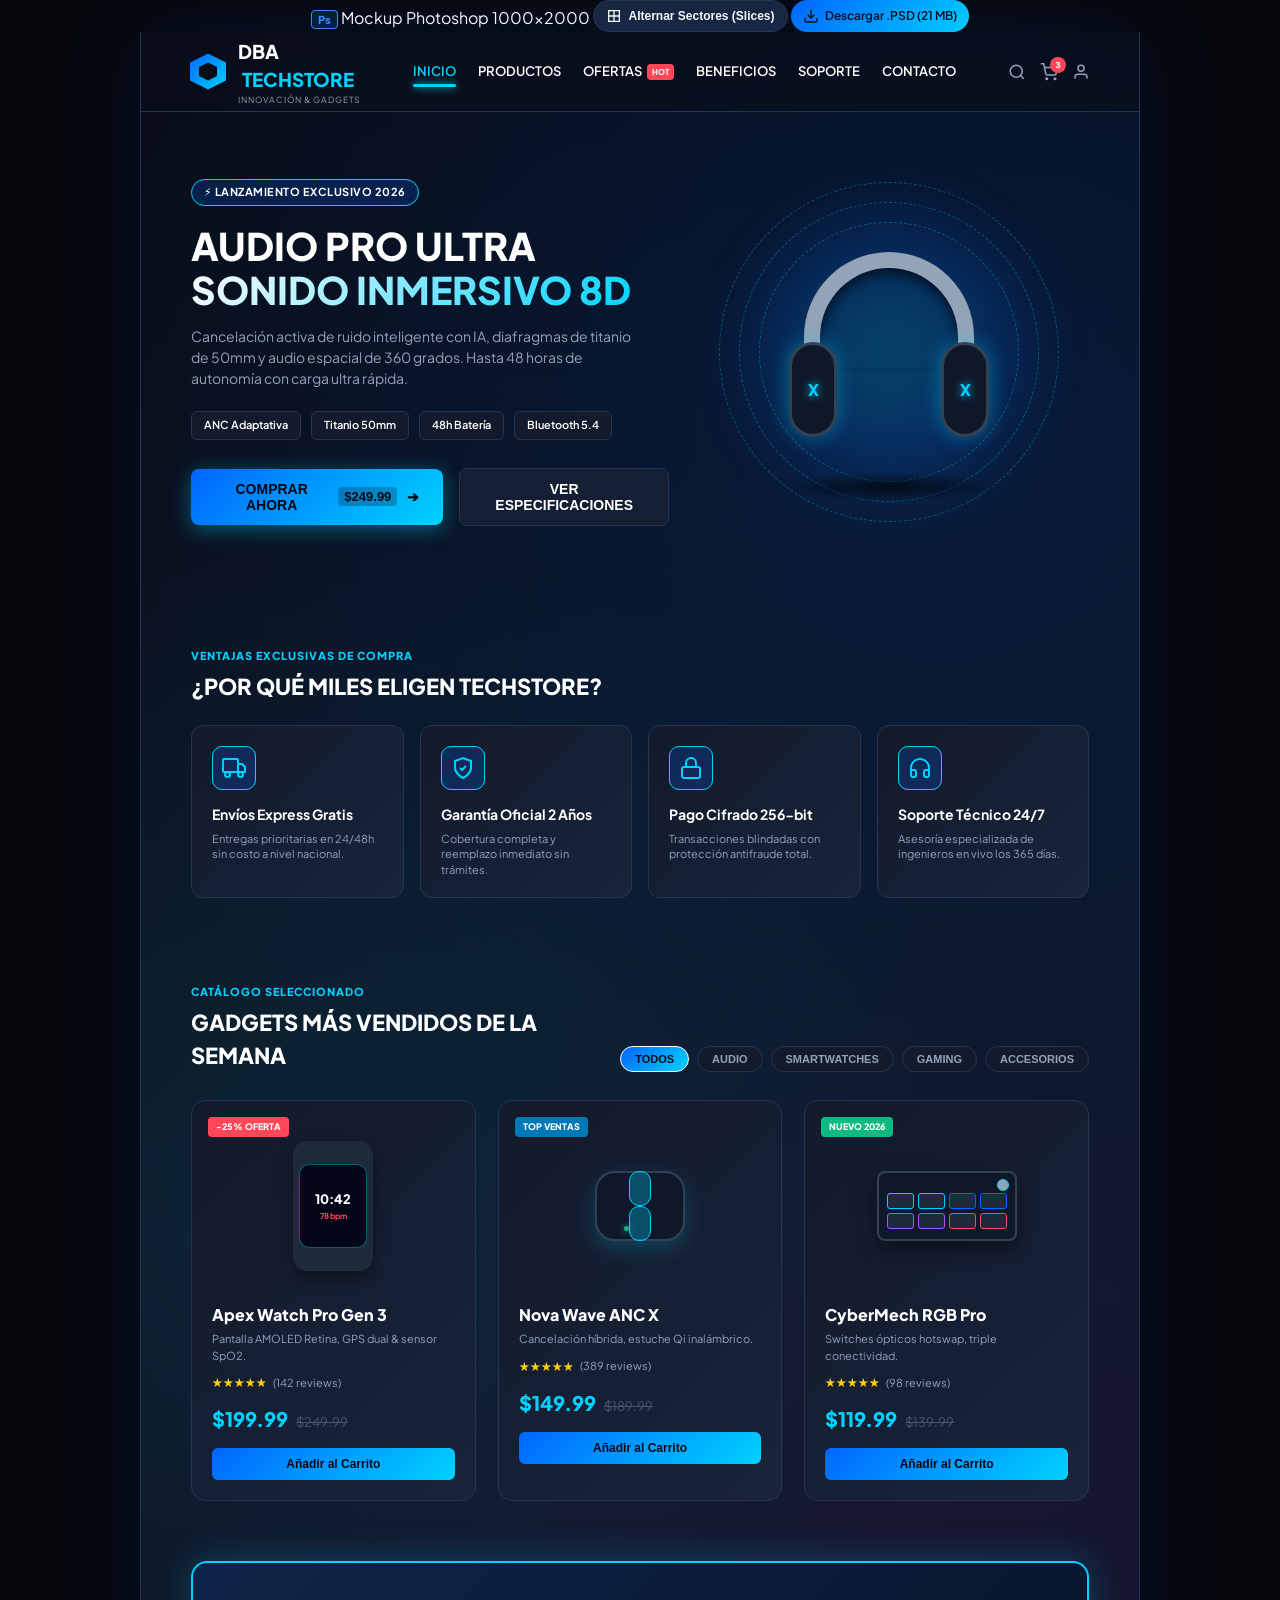
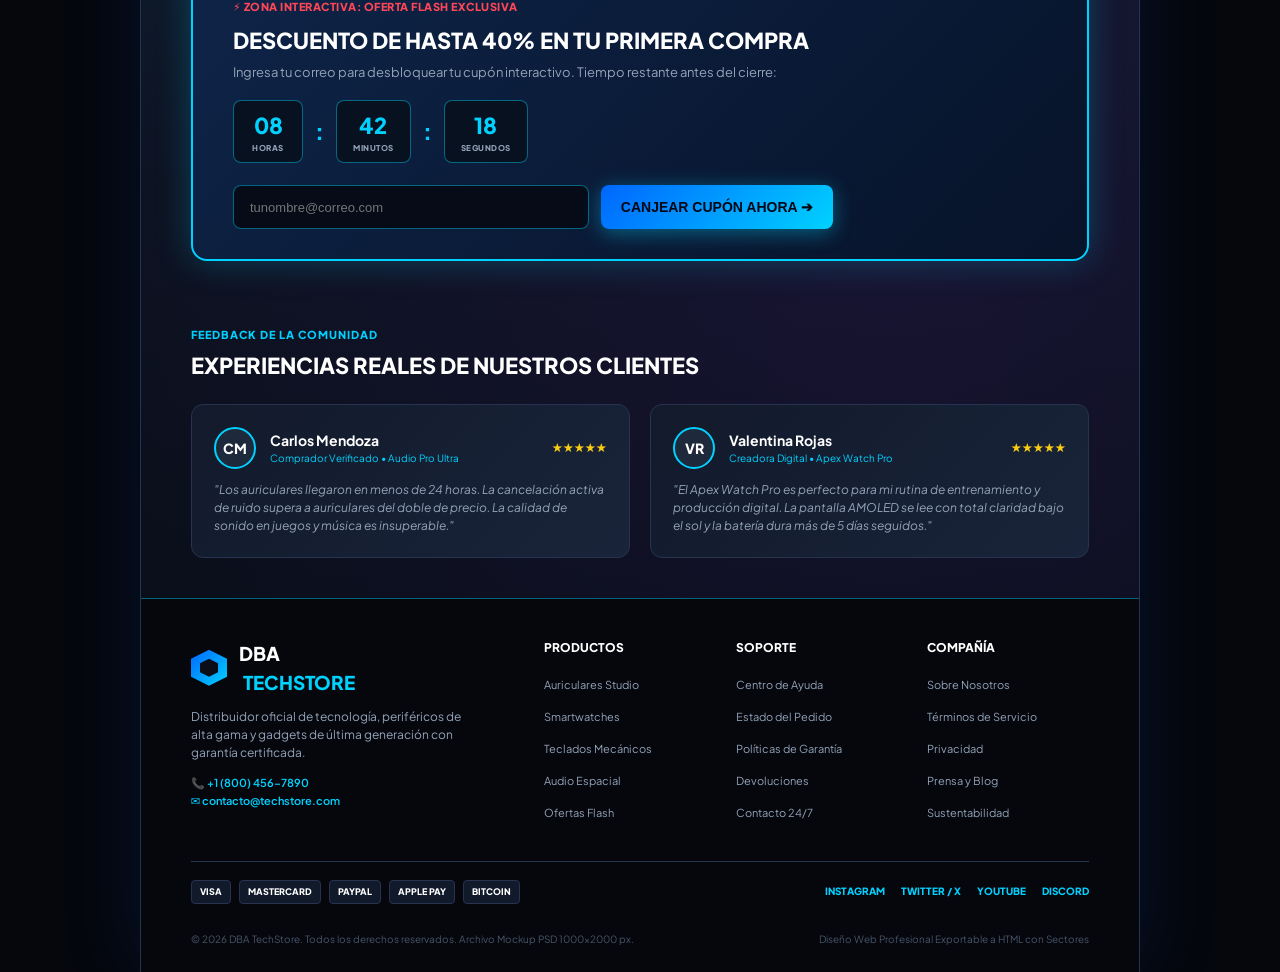
==== commit e9328f1e: "Rename ps-toolbar class to ps-toolbarrrrr" ====
--- a/index.html
+++ b/index.html
@@ -12,7 +12,7 @@
 <body>
 
   <!-- Floating Photoshop Slice Inspector & Tool Panel -->
-  <aside class="ps-toolbar">
+  <aside class="ps-toolbarrrrr"
     <div class="ps-badge">
       <span class="ps-icon">Ps</span>
       <span>Mockup Photoshop 1000x2000</span>
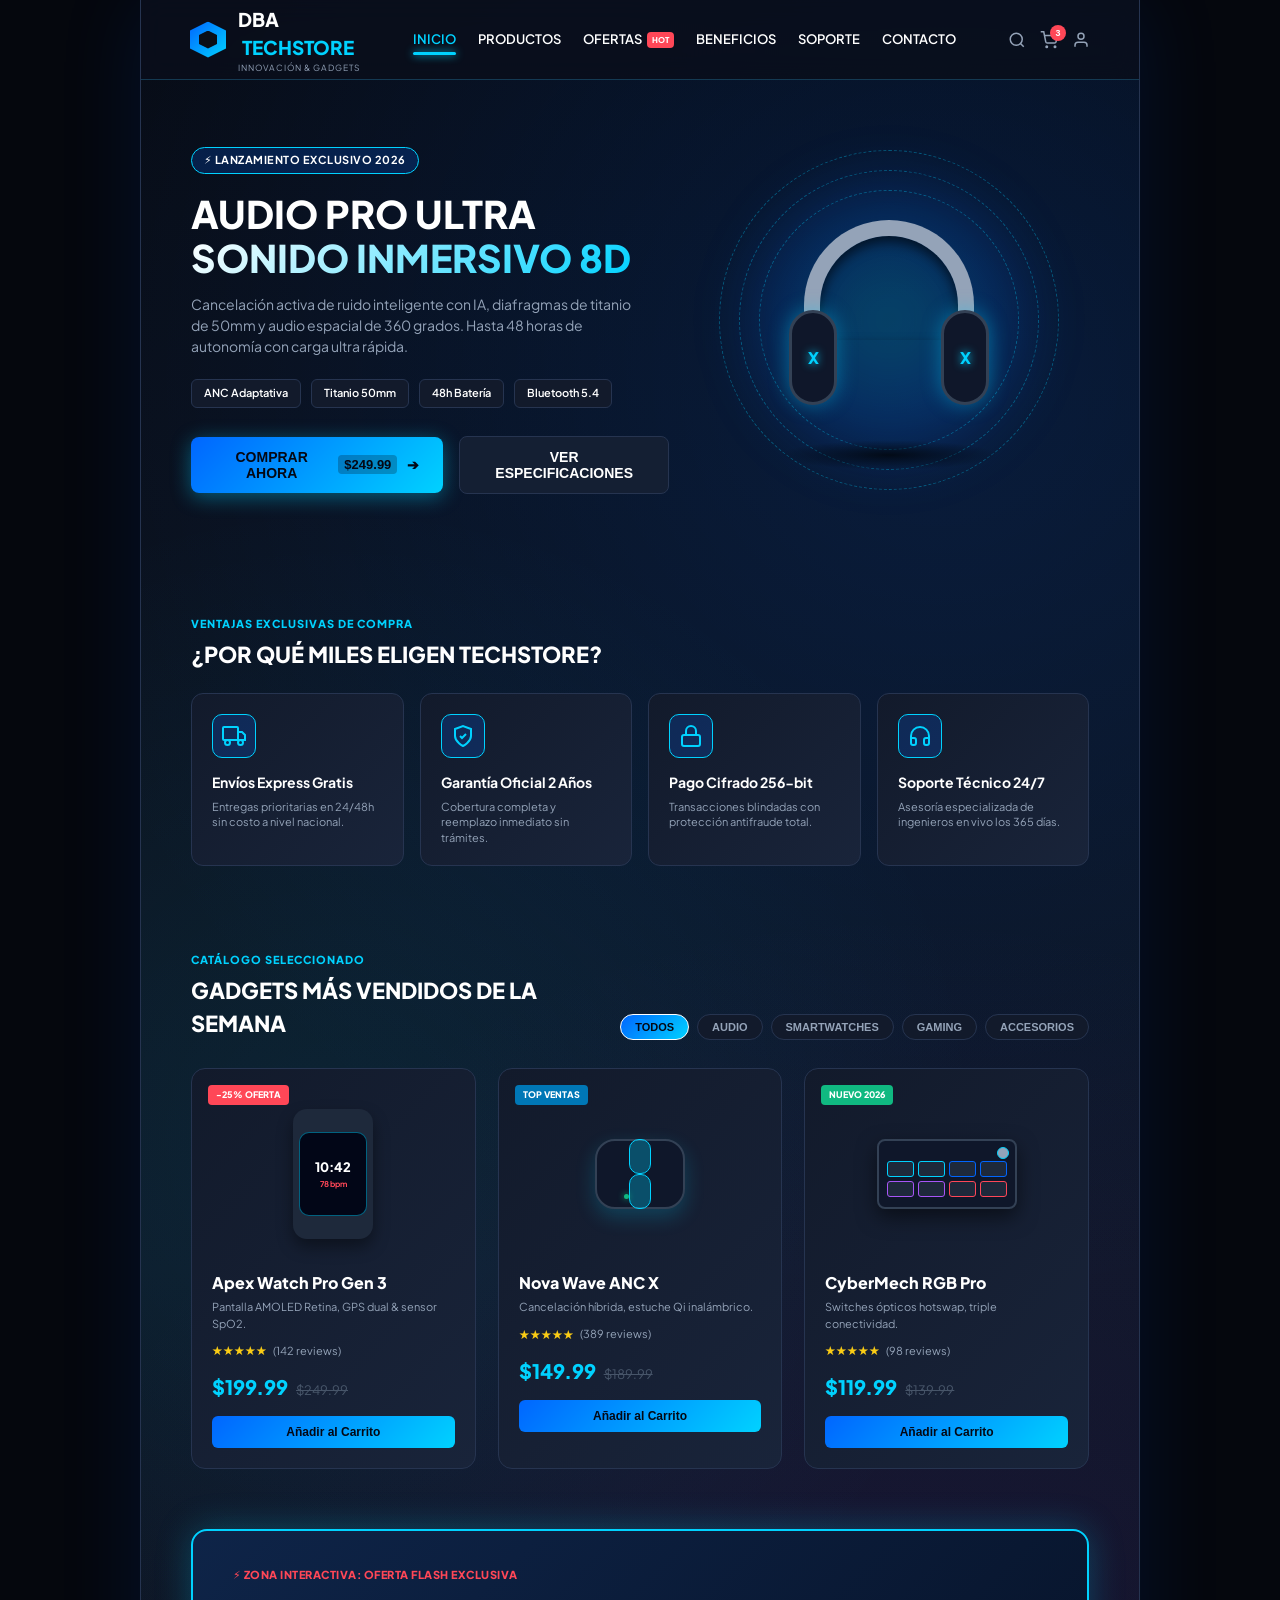
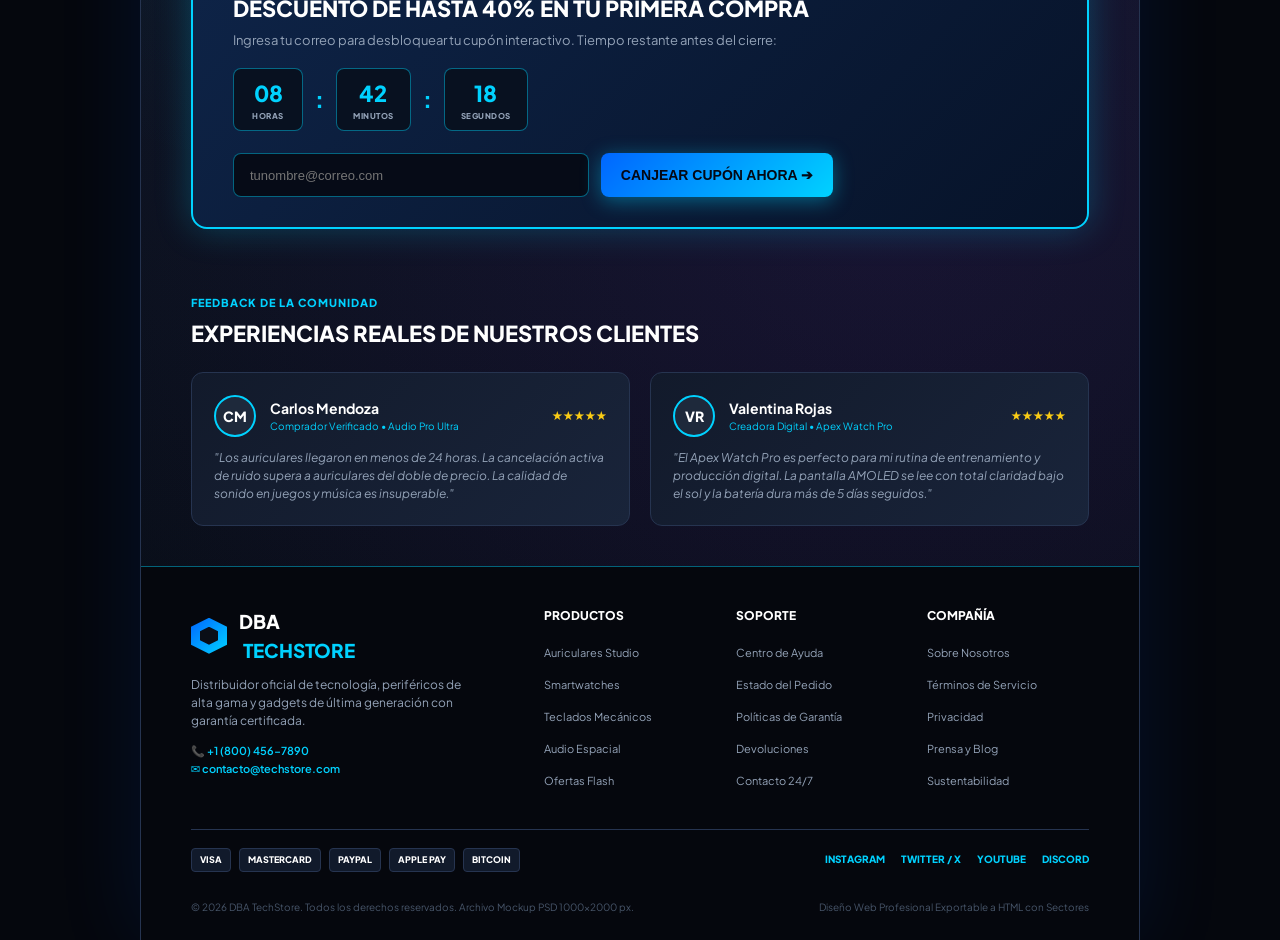
==== commit 237ed41b: "Update index.html" ====
--- a/index.html
+++ b/index.html
@@ -12,20 +12,6 @@
 <body>
 
   <!-- Floating Photoshop Slice Inspector & Tool Panel -->
-  <aside class="ps-toolbarrrrr"
-    <div class="ps-badge">
-      <span class="ps-icon">Ps</span>
-      <span>Mockup Photoshop 1000x2000</span>
-    </div>
-    <button id="toggleSlicesBtn" class="ps-btn" title="Ver sectores y guías de Photoshop">
-      <svg width="16" height="16" viewBox="0 0 24 24" fill="none" stroke="currentColor" stroke-width="2"><path d="M4 4h16v16H4zM4 12h16M12 4v16"/></svg>
-      <span>Alternar Sectores (Slices)</span>
-    </button>
-    <a href="TechStore_Mockup_1000x2000.psd" download class="ps-btn ps-btn-accent" title="Descargar archivo PSD real con capas">
-      <svg width="16" height="16" viewBox="0 0 24 24" fill="none" stroke="currentColor" stroke-width="2"><path d="M21 15v4a2 2 0 0 1-2 2H5a2 2 0 0 1-2-2v-4"/><polyline points="7 10 12 15 17 10"/><line x1="12" y1="15" x2="12" y2="3"/></svg>
-      <span>Descargar .PSD (21 MB)</span>
-    </a>
-  </aside>
 
   <!-- Notification Toast -->
   <div id="toast" class="toast"></div>
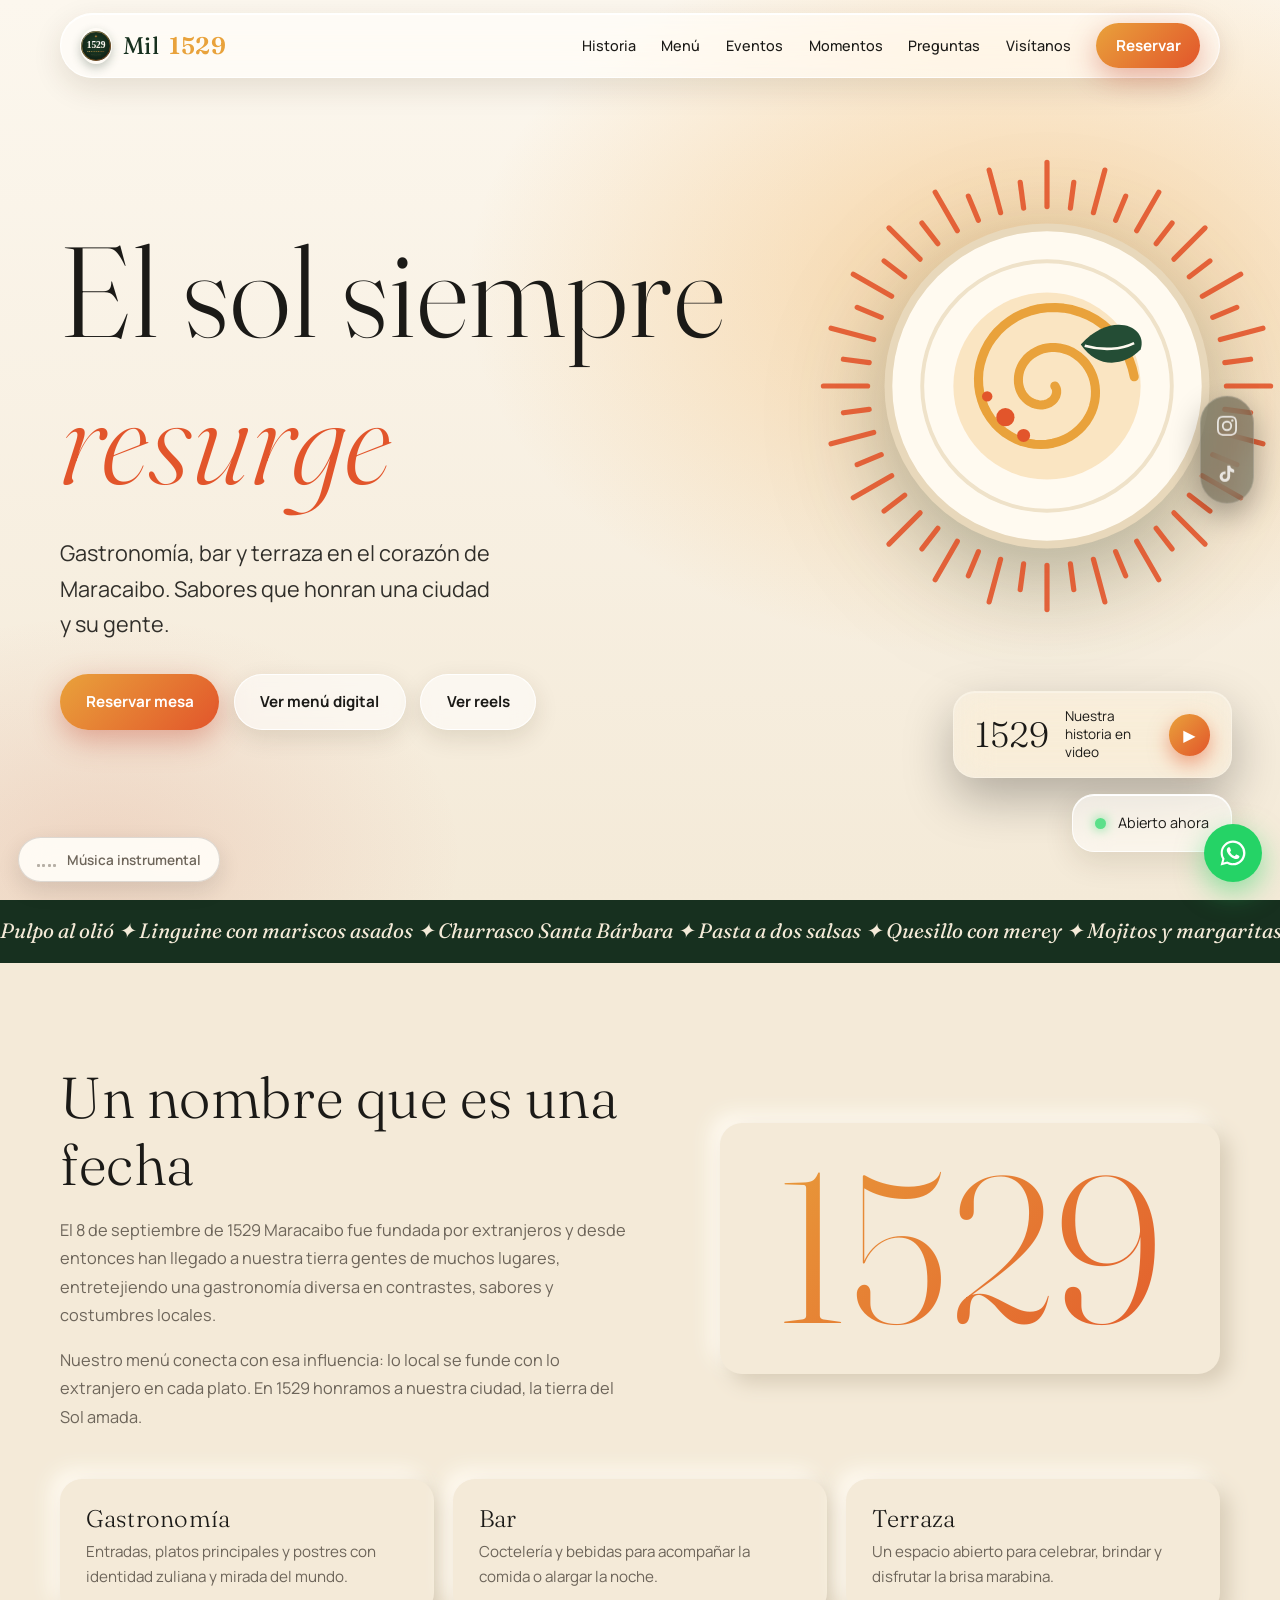
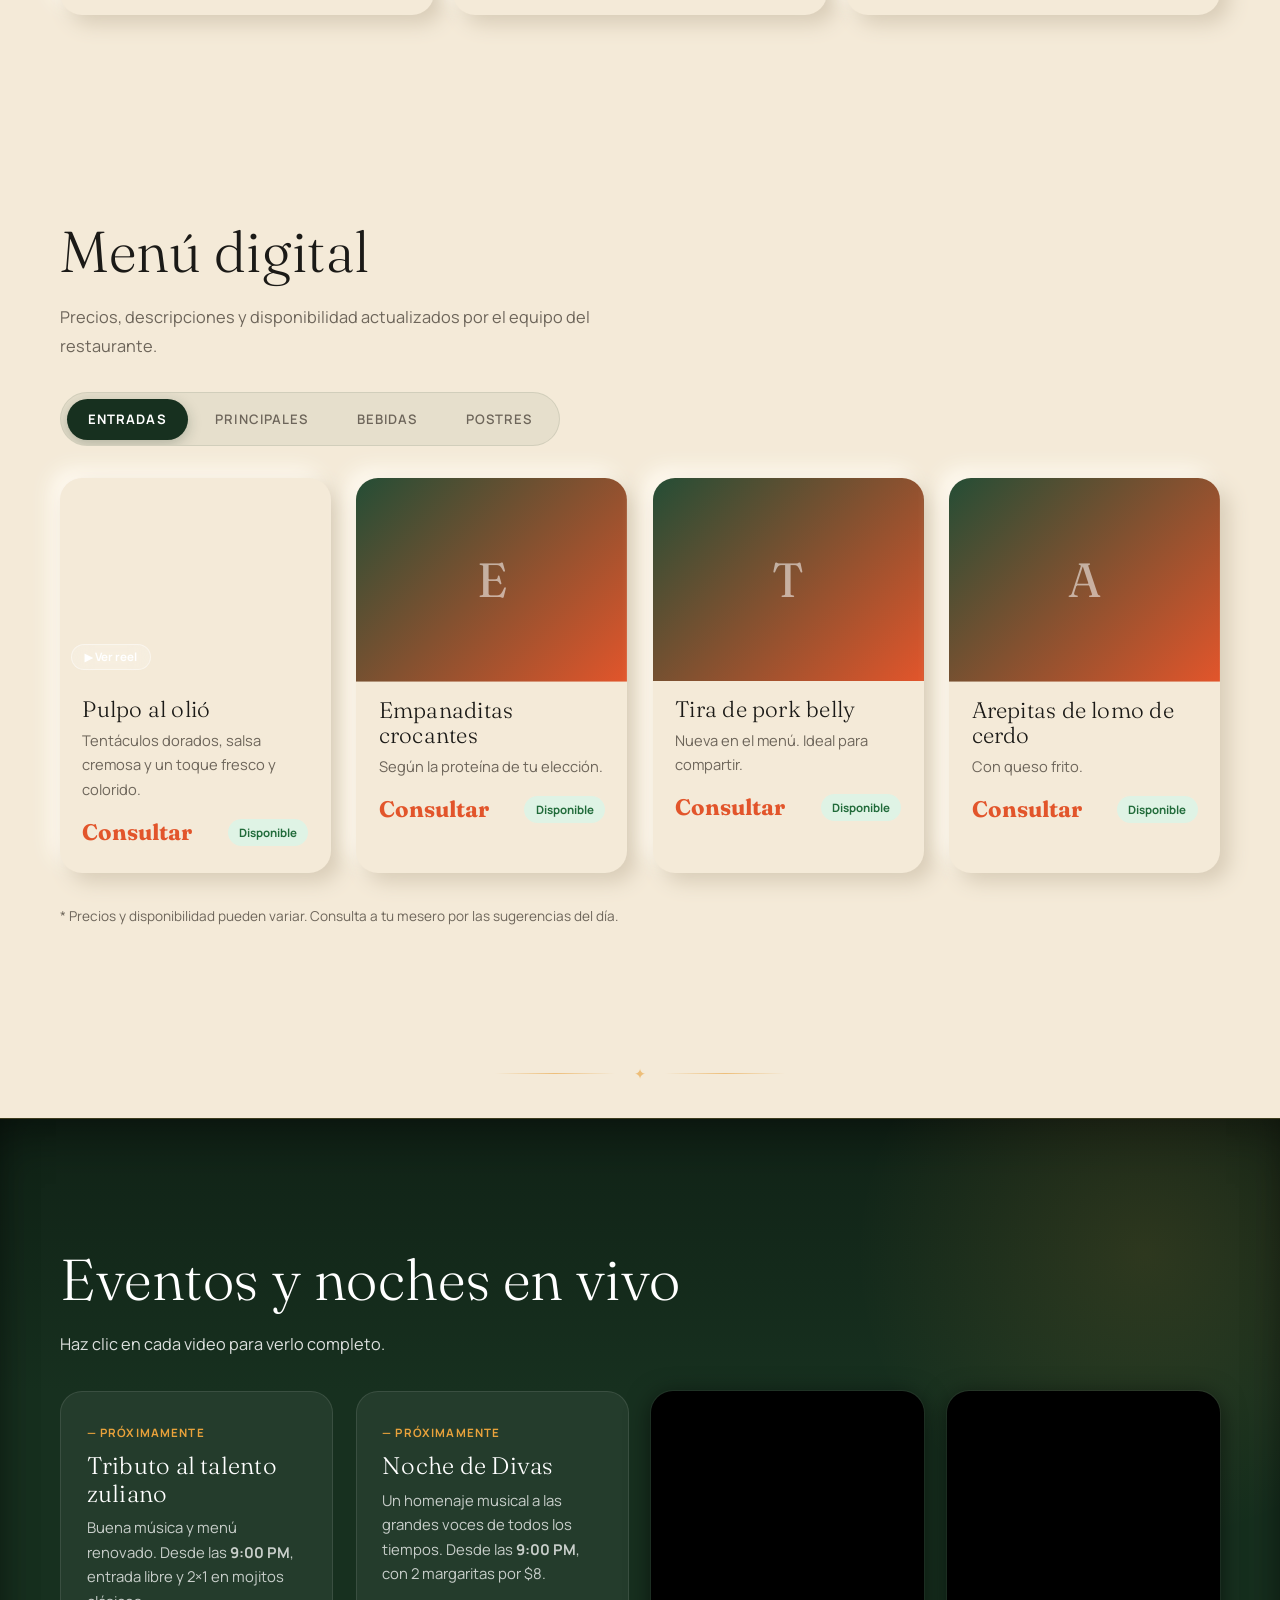
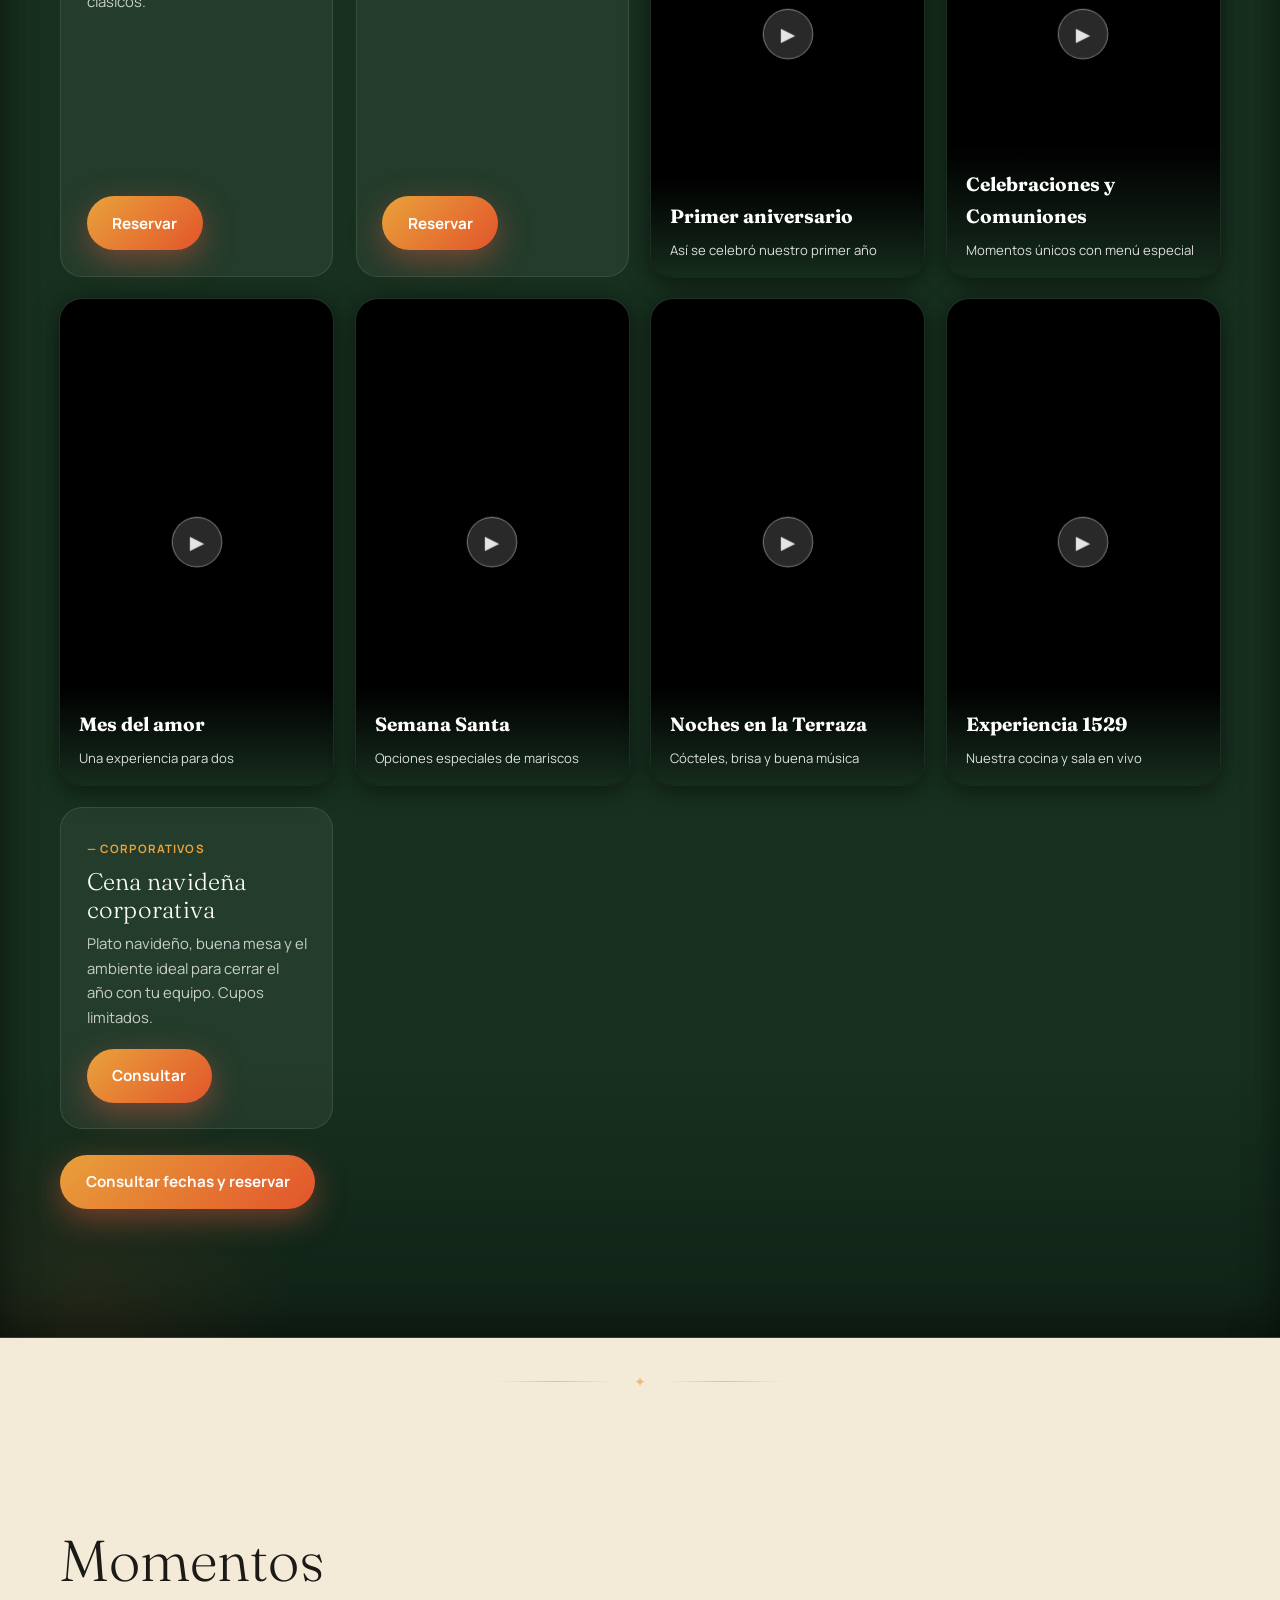
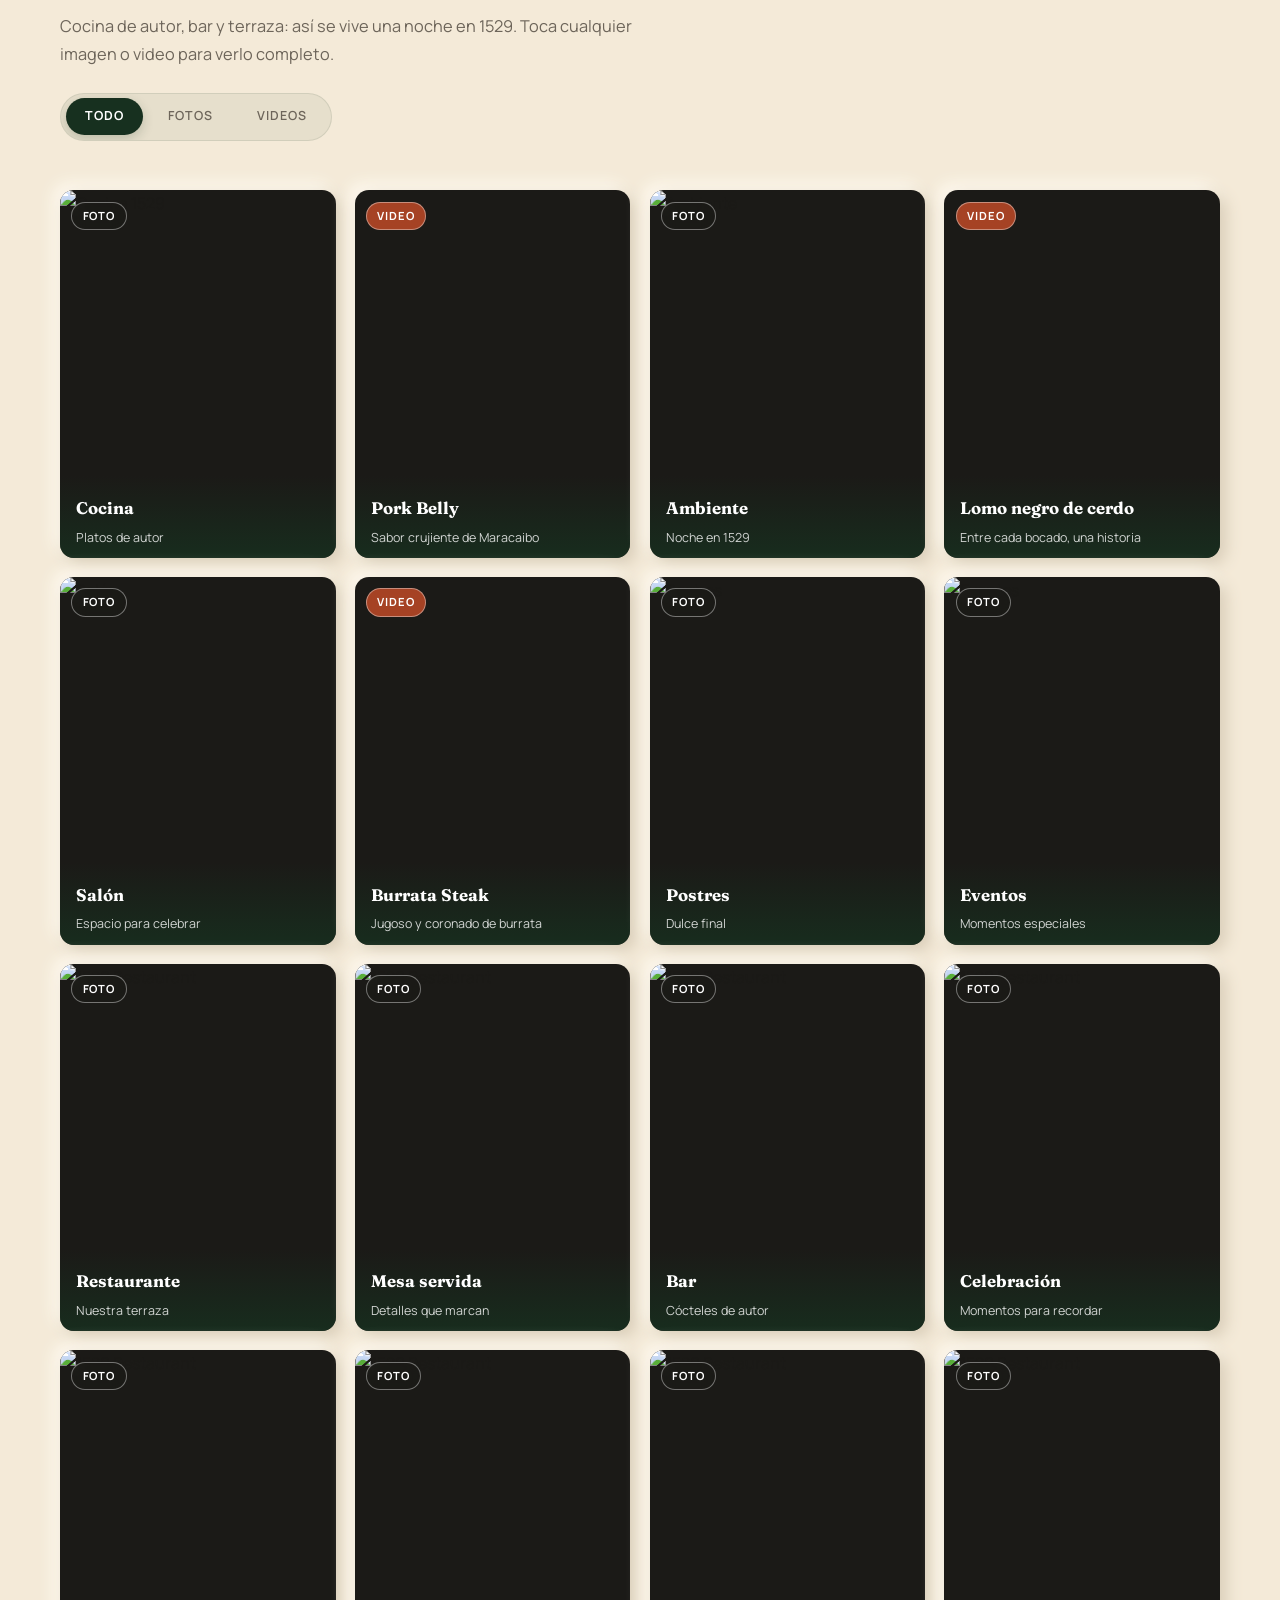
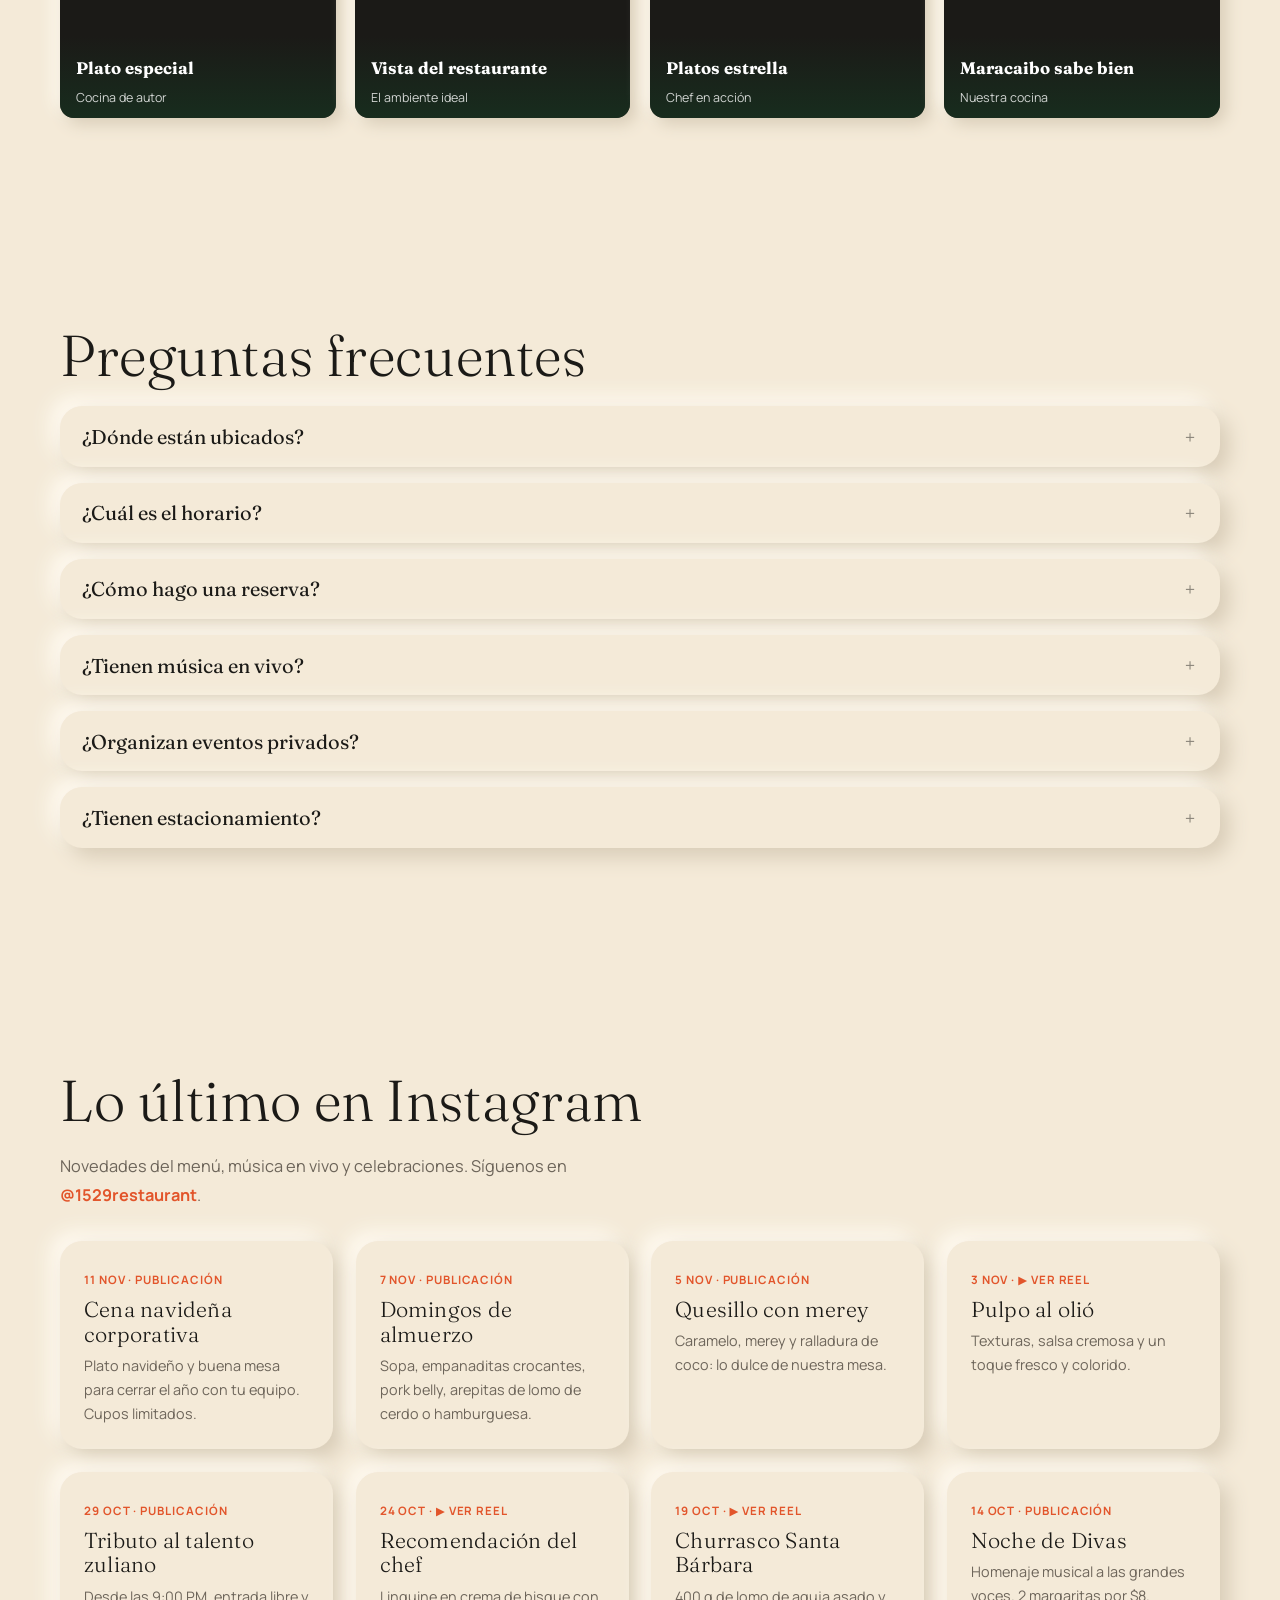
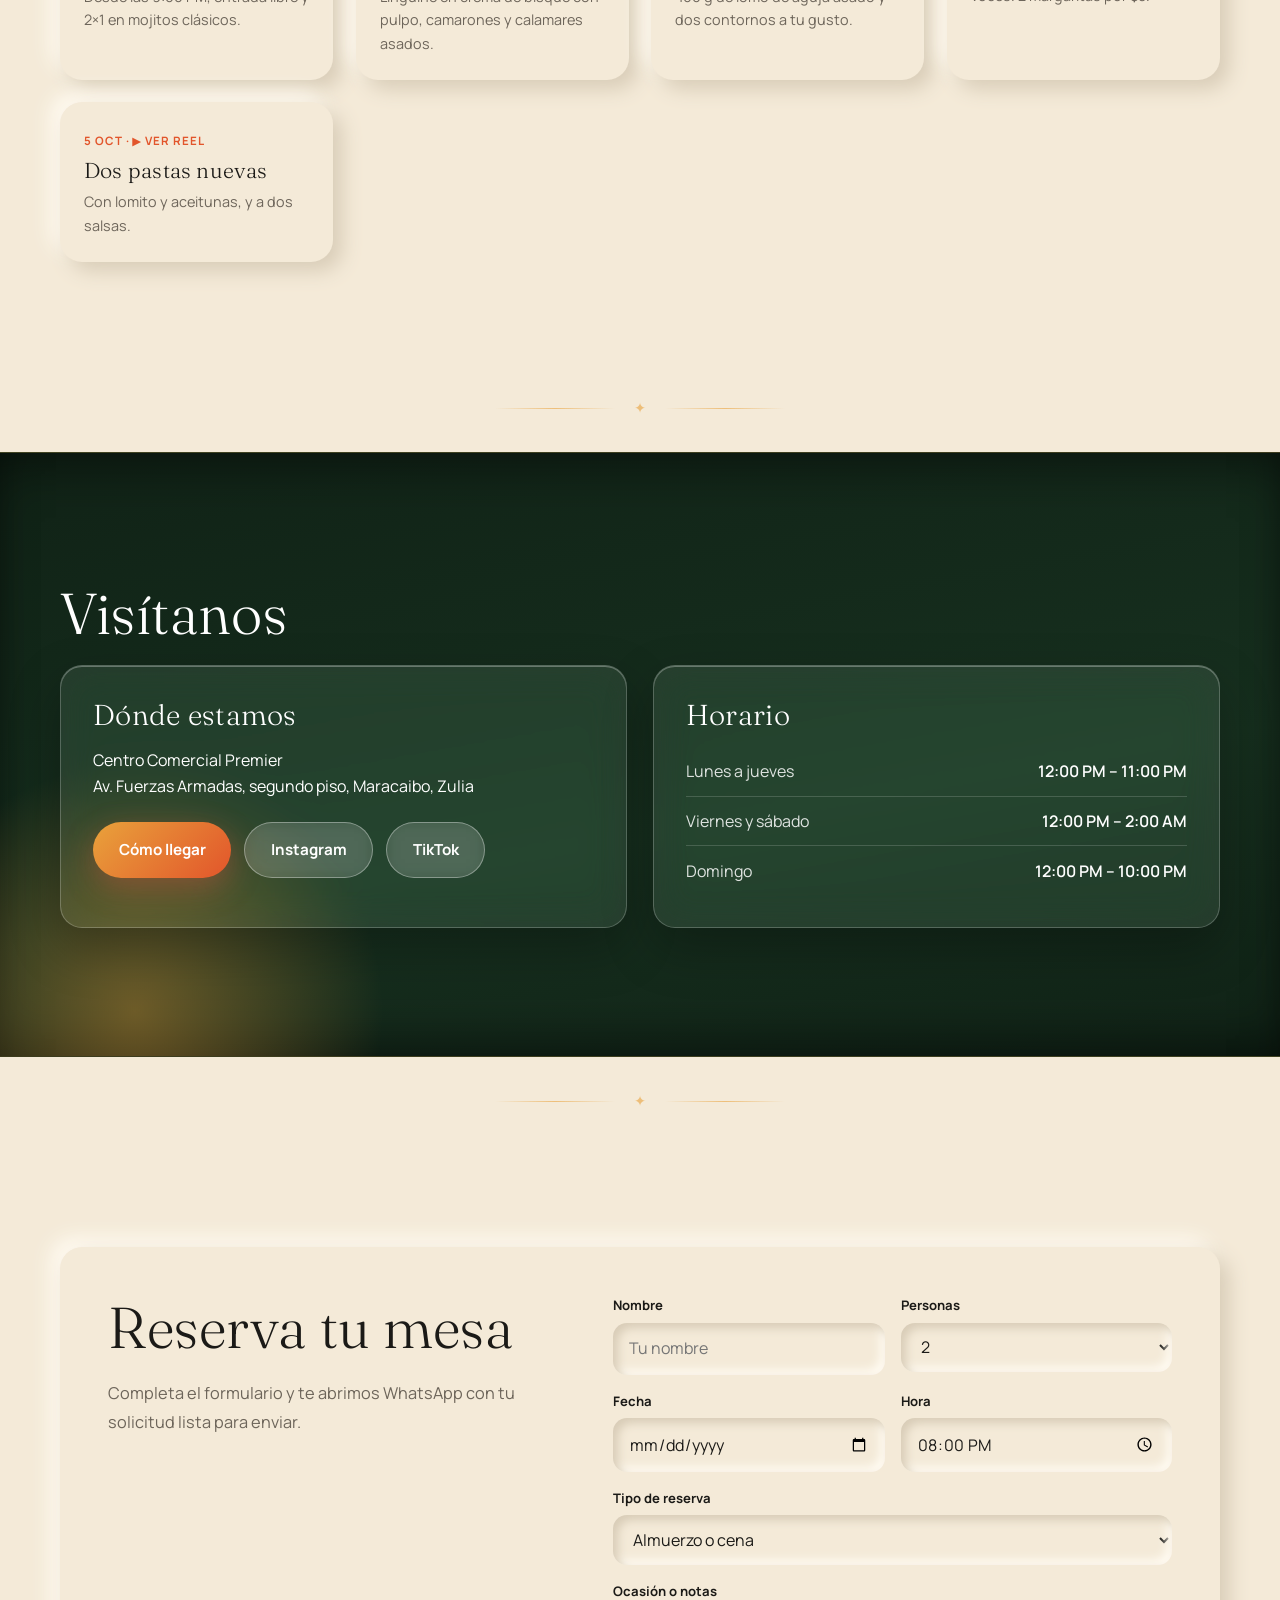
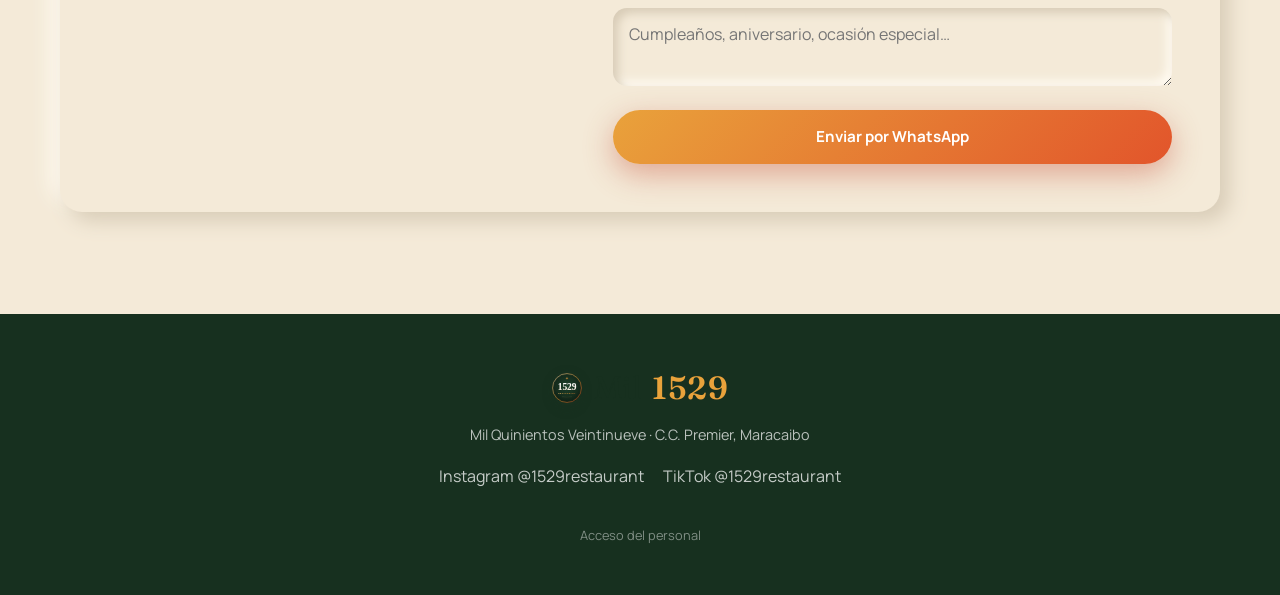
==== commit c7a40037: "Add files via upload" ====
--- a/index.html
+++ b/index.html
@@ -1,423 +1,1393 @@
-<!DOCTYPE html>
-<html lang="es">
-<head>
-  <meta charset="UTF-8">
-  <meta name="viewport" content="width=device-width, initial-scale=1.0">
-  <title>DBA TechStore - Mockup Web Interactivo 1000x2000 px</title>
-  <link rel="stylesheet" href="styles.css">
-  <link rel="preconnect" href="https://fonts.googleapis.com">
-  <link rel="preconnect" href="https://fonts.gstatic.com" crossorigin>
-  <link href="https://fonts.googleapis.com/css2?family=Plus+Jakarta+Sans:wght@300;400;500;600;700;800&display=swap" rel="stylesheet">
-</head>
-<body>
-
-  <!-- Floating Photoshop Slice Inspector & Tool Panel -->
-
-  <!-- Notification Toast -->
-  <div id="toast" class="toast"></div>
-
-  <!-- Main Web Mockup Frame (Constrained to 1000px width matching PSD) -->
-  <main class="mockup-canvas" id="mockupCanvas">
-
-    <!-- SECTOR 01: HEADER -->
-    <header class="section-slice slice-header" id="slice-header" data-slice="01 [Sector Header: 1000x80 px]">
-      <div class="header-container">
-        <!-- Logo -->
-        <a href="#slice-header" class="logo-box">
-          <div class="tech-cube">
-            <div class="cube-inner"></div>
-          </div>
-          <div class="logo-text">
-            <span class="logo-dba">DBA</span>
-            <span class="logo-brand">TECHSTORE</span>
-            <small class="logo-sub">INNOVACIÓN & GADGETS</small>
-          </div>
-        </a>
-
-        <!-- Menu Horizontal Interactivo -->
-        <nav class="nav-menu">
-          <a href="#slice-hero" class="nav-item active">INICIO</a>
-          <a href="#slice-products" class="nav-item">PRODUCTOS</a>
-          <a href="#slice-promo" class="nav-item nav-hot">
-            OFERTAS <span class="hot-badge">HOT</span>
-          </a>
-          <a href="#slice-benefits" class="nav-item">BENEFICIOS</a>
-          <a href="#slice-testimonials" class="nav-item">SOPORTE</a>
-          <a href="#slice-footer" class="nav-item">CONTACTO</a>
-        </nav>
-
-        <!-- Actions -->
-        <div class="header-actions">
-          <button class="action-btn" title="Buscar"><svg width="18" height="18" viewBox="0 0 24 24" fill="none" stroke="currentColor" stroke-width="2"><circle cx="11" cy="11" r="8"/><line x1="21" y1="21" x2="16.65" y2="16.65"/></svg></button>
-          <button class="action-btn cart-btn" id="cartButton" title="Carrito de compras">
-            <svg width="18" height="18" viewBox="0 0 24 24" fill="none" stroke="currentColor" stroke-width="2"><circle cx="9" cy="21" r="1"/><circle cx="20" cy="21" r="1"/><path d="M1 1h4l2.68 13.39a2 2 0 0 0 2 1.61h9.72a2 2 0 0 0 2-1.61L23 6H6"/></svg>
-            <span class="cart-badge" id="cartCount">3</span>
-          </button>
-          <button class="action-btn" title="Cuenta"><svg width="18" height="18" viewBox="0 0 24 24" fill="none" stroke="currentColor" stroke-width="2"><path d="M20 21v-2a4 4 0 0 0-4-4H8a4 4 0 0 0-4 4v2"/><circle cx="12" cy="7" r="4"/></svg></button>
-        </div>
-      </div>
-    </header>
-
-    <!-- SECTOR 02: HERO BANNER -->
-    <section class="section-slice slice-hero" id="slice-hero" data-slice="02 [Sector Banner Hero: 1000x440 px]">
-      <div class="hero-content">
-        <div class="hero-info">
-          <div class="tag-pill">⚡ LANZAMIENTO EXCLUSIVO 2026</div>
-          <h1 class="hero-title">
-            AUDIO PRO ULTRA<br>
-            <span class="gradient-text">SONIDO INMERSIVO 8D</span>
-          </h1>
-          <p class="hero-desc">
-            Cancelación activa de ruido inteligente con IA, diafragmas de titanio de 50mm y audio espacial de 360 grados. Hasta 48 horas de autonomía con carga ultra rápida.
-          </p>
-
-          <div class="hero-chips">
-            <span class="chip">ANC Adaptativa</span>
-            <span class="chip">Titanio 50mm</span>
-            <span class="chip">48h Batería</span>
-            <span class="chip">Bluetooth 5.4</span>
-          </div>
-
-          <!-- Zona Interactiva Principal: Botón CTA -->
-          <div class="hero-actions">
-            <button class="btn btn-primary" id="buyHeroBtn">
-              <span>COMPRAR AHORA</span>
-              <span class="btn-price">$249.99</span>
-              <span class="btn-arrow">➔</span>
-            </button>
-            <button class="btn btn-secondary" id="specsBtn">
-              VER ESPECIFICACIONES
-            </button>
-          </div>
-        </div>
-
-        <!-- Hero Gadget 3D Graphic -->
-        <div class="hero-visual">
-          <div class="ambient-glow"></div>
-          <div class="headphones-wrapper">
-            <div class="sound-ring ring-1"></div>
-            <div class="sound-ring ring-2"></div>
-            <div class="sound-ring ring-3"></div>
-            <div class="headphones-art">
-              <div class="headband"></div>
-              <div class="earcup left-cup"><span class="cup-logo">X</span></div>
-              <div class="earcup right-cup"><span class="cup-logo">X</span></div>
-            </div>
-            <div class="headphones-shadow"></div>
-          </div>
-        </div>
-      </div>
-    </section>
-
-    <!-- SECTOR 03: BENEFICIOS / VECTORES -->
-    <section class="section-slice slice-benefits" id="slice-benefits" data-slice="03 [Sector Beneficios: 1000x170 px]">
-      <div class="section-intro">
-        <small class="intro-tag">VENTAJAS EXCLUSIVAS DE COMPRA</small>
-        <h2 class="section-title">¿POR QUÉ MILES ELIGEN TECHSTORE?</h2>
-      </div>
-
-      <div class="benefits-grid">
-        <!-- Benefit 1 -->
-        <div class="benefit-card">
-          <div class="benefit-icon-box">
-            <svg width="24" height="24" viewBox="0 0 24 24" fill="none" stroke="currentColor" stroke-width="2"><rect x="1" y="3" width="15" height="13" rx="1"/><polygon points="16 8 20 8 23 11 23 16 16 16 16 8"/><circle cx="5.5" cy="18.5" r="2.5"/><circle cx="18.5" cy="18.5" r="2.5"/></svg>
-          </div>
-          <h3>Envíos Express Gratis</h3>
-          <p>Entregas prioritarias en 24/48h sin costo a nivel nacional.</p>
-        </div>
-
-        <!-- Benefit 2 -->
-        <div class="benefit-card">
-          <div class="benefit-icon-box">
-            <svg width="24" height="24" viewBox="0 0 24 24" fill="none" stroke="currentColor" stroke-width="2"><path d="M12 22s8-4 8-10V5l-8-3-8 3v7c0 6 8 10 8 10z"/><polyline points="9 12 11 14 15 10"/></svg>
-          </div>
-          <h3>Garantía Oficial 2 Años</h3>
-          <p>Cobertura completa y reemplazo inmediato sin trámites.</p>
-        </div>
-
-        <!-- Benefit 3 -->
-        <div class="benefit-card">
-          <div class="benefit-icon-box">
-            <svg width="24" height="24" viewBox="0 0 24 24" fill="none" stroke="currentColor" stroke-width="2"><rect x="3" y="11" width="18" height="11" rx="2" ry="2"/><path d="M7 11V7a5 5 0 0 1 10 0v4"/></svg>
-          </div>
-          <h3>Pago Cifrado 256-bit</h3>
-          <p>Transacciones blindadas con protección antifraude total.</p>
-        </div>
-
-        <!-- Benefit 4 -->
-        <div class="benefit-card">
-          <div class="benefit-icon-box">
-            <svg width="24" height="24" viewBox="0 0 24 24" fill="none" stroke="currentColor" stroke-width="2"><path d="M3 18v-6a9 9 0 0 1 18 0v6"/><path d="M21 19a2 2 0 0 1-2 2h-1a2 2 0 0 1-2-2v-3a2 2 0 0 1 2-2h3zM3 19a2 2 0 0 0 2 2h1a2 2 0 0 0 2-2v-3a2 2 0 0 0-2-2H3z"/></svg>
-          </div>
-          <h3>Soporte Técnico 24/7</h3>
-          <p>Asesoría especializada de ingenieros en vivo los 365 días.</p>
-        </div>
-      </div>
-    </section>
-
-    <!-- SECTOR 04: PRODUCTOS DESTACADOS -->
-    <section class="section-slice slice-products" id="slice-products" data-slice="04 [Sector Productos: 1000x530 px]">
-      <div class="products-header">
-        <div>
-          <small class="intro-tag">CATÁLOGO SELECCIONADO</small>
-          <h2 class="section-title">GADGETS MÁS VENDIDOS DE LA SEMANA</h2>
-        </div>
-        <!-- Filtros interactivos -->
-        <div class="category-tabs" id="categoryTabs">
-          <button class="cat-pill active" data-filter="all">TODOS</button>
-          <button class="cat-pill" data-filter="audio">AUDIO</button>
-          <button class="cat-pill" data-filter="watches">SMARTWATCHES</button>
-          <button class="cat-pill" data-filter="gaming">GAMING</button>
-          <button class="cat-pill" data-filter="accessories">ACCESORIOS</button>
-        </div>
-      </div>
-
-      <div class="products-grid">
-        <!-- Card 1 -->
-        <article class="product-card" data-category="watches">
-          <span class="card-badge badge-coral">-25% OFERTA</span>
-          <div class="gadget-preview">
-            <div class="gadget-watch">
-              <div class="watch-screen">
-                <div class="ring r-coral"></div>
-                <div class="ring r-cyan"></div>
-                <div class="ring r-green"></div>
-                <span class="time">10:42</span>
-                <span class="bpm">78 bpm</span>
-              </div>
-            </div>
-          </div>
-          <h3 class="prod-title">Apex Watch Pro Gen 3</h3>
-          <p class="prod-desc">Pantalla AMOLED Retina, GPS dual & sensor SpO2.</p>
-          <div class="prod-rating">
-            <span class="stars">★★★★★</span>
-            <span class="reviews">(142 reviews)</span>
-          </div>
-          <div class="prod-pricing">
-            <span class="price-now">$199.99</span>
-            <span class="price-old">$249.99</span>
-          </div>
-          <button class="btn-card add-cart-btn" data-name="Apex Watch Pro Gen 3" data-price="199.99">
-            Añadir al Carrito
-          </button>
-        </article>
-
-        <!-- Card 2 -->
-        <article class="product-card" data-category="audio">
-          <span class="card-badge badge-cyan">TOP VENTAS</span>
-          <div class="gadget-preview">
-            <div class="gadget-earbuds">
-              <div class="case-body">
-                <div class="bud-well left"></div>
-                <div class="bud-well right"></div>
-                <div class="led-dot"></div>
-              </div>
-            </div>
-          </div>
-          <h3 class="prod-title">Nova Wave ANC X</h3>
-          <p class="prod-desc">Cancelación híbrida, estuche Qi inalámbrico.</p>
-          <div class="prod-rating">
-            <span class="stars">★★★★★</span>
-            <span class="reviews">(389 reviews)</span>
-          </div>
-          <div class="prod-pricing">
-            <span class="price-now">$149.99</span>
-            <span class="price-old">$189.99</span>
-          </div>
-          <button class="btn-card add-cart-btn" data-name="Nova Wave ANC X" data-price="149.99">
-            Añadir al Carrito
-          </button>
-        </article>
-
-        <!-- Card 3 -->
-        <article class="product-card" data-category="gaming">
-          <span class="card-badge badge-green">NUEVO 2026</span>
-          <div class="gadget-preview">
-            <div class="gadget-keyboard">
-              <div class="kb-knob"></div>
-              <div class="kb-grid">
-                <span class="k-cyan"></span><span class="k-cyan"></span><span class="k-blue"></span><span class="k-blue"></span>
-                <span class="k-purple"></span><span class="k-purple"></span><span class="k-coral"></span><span class="k-coral"></span>
-              </div>
-            </div>
-          </div>
-          <h3 class="prod-title">CyberMech RGB Pro</h3>
-          <p class="prod-desc">Switches ópticos hotswap, triple conectividad.</p>
-          <div class="prod-rating">
-            <span class="stars">★★★★★</span>
-            <span class="reviews">(98 reviews)</span>
-          </div>
-          <div class="prod-pricing">
-            <span class="price-now">$119.99</span>
-            <span class="price-old">$139.99</span>
-          </div>
-          <button class="btn-card add-cart-btn" data-name="CyberMech RGB Pro" data-price="119.99">
-            Añadir al Carrito
-          </button>
-        </article>
-      </div>
-    </section>
-
-    <!-- SECTOR 05: ZONA INTERACTIVA / PROMO FLASH -->
-    <section class="section-slice slice-promo" id="slice-promo" data-slice="05 [Zona Interactiva Flash: 1000x240 px]">
-      <div class="promo-box">
-        <div class="promo-content">
-          <span class="promo-badge">⚡ ZONA INTERACTIVA: OFERTA FLASH EXCLUSIVA</span>
-          <h2 class="promo-title">DESCUENTO DE HASTA 40% EN TU PRIMERA COMPRA</h2>
-          <p class="promo-desc">Ingresa tu correo para desbloquear tu cupón interactivo. Tiempo restante antes del cierre:</p>
-
-          <!-- Contador interactivo regresivo en vivo -->
-          <div class="countdown-row">
-            <div class="time-card">
-              <span class="num" id="hoursVal">08</span>
-              <span class="lbl">HORAS</span>
-            </div>
-            <span class="dots">:</span>
-            <div class="time-card">
-              <span class="num" id="minsVal">42</span>
-              <span class="lbl">MINUTOS</span>
-            </div>
-            <span class="dots">:</span>
-            <div class="time-card">
-              <span class="num" id="secsVal">19</span>
-              <span class="lbl">SEGUNDOS</span>
-            </div>
-          </div>
-
-          <!-- Formulario interactivo con botón hover y validación -->
-          <form class="promo-form" id="couponForm">
-            <div class="input-wrapper">
-              <input type="email" id="emailInput" placeholder="tunombre@correo.com" required>
-            </div>
-            <button type="submit" class="btn btn-primary btn-coupon">
-              CANJEAR CUPÓN AHORA ➔
-            </button>
-          </form>
-        </div>
-      </div>
-    </section>
-
-    <!-- SECTOR 06: TESTIMONIOS -->
-    <section class="section-slice slice-testimonials" id="slice-testimonials" data-slice="06 [Sector Testimonios: 1000x200 px]">
-      <div class="section-intro">
-        <small class="intro-tag">FEEDBACK DE LA COMUNIDAD</small>
-        <h2 class="section-title">EXPERIENCIAS REALES DE NUESTROS CLIENTES</h2>
-      </div>
-
-      <div class="testimonials-grid">
-        <div class="test-card">
-          <div class="test-head">
-            <div class="avatar">CM</div>
-            <div>
-              <h4>Carlos Mendoza</h4>
-              <small>Comprador Verificado • Audio Pro Ultra</small>
-            </div>
-            <div class="test-stars">★★★★★</div>
-          </div>
-          <p class="test-quote">
-            "Los auriculares llegaron en menos de 24 horas. La cancelación activa de ruido supera a auriculares del doble de precio. La calidad de sonido en juegos y música es insuperable."
-          </p>
-        </div>
-
-        <div class="test-card">
-          <div class="test-head">
-            <div class="avatar">VR</div>
-            <div>
-              <h4>Valentina Rojas</h4>
-              <small>Creadora Digital • Apex Watch Pro</small>
-            </div>
-            <div class="test-stars">★★★★★</div>
-          </div>
-          <p class="test-quote">
-            "El Apex Watch Pro es perfecto para mi rutina de entrenamiento y producción digital. La pantalla AMOLED se lee con total claridad bajo el sol y la batería dura más de 5 días seguidos."
-          </p>
-        </div>
-      </div>
-    </section>
-
-    <!-- SECTOR 07: FOOTER -->
-    <footer class="section-slice slice-footer" id="slice-footer" data-slice="07 [Sector Footer: 1000x260 px]">
-      <div class="footer-top">
-        <!-- Col 1 -->
-        <div class="footer-col footer-brand-col">
-          <div class="logo-box">
-            <div class="tech-cube"><div class="cube-inner"></div></div>
-            <div class="logo-text">
-              <span class="logo-dba">DBA</span>
-              <span class="logo-brand">TECHSTORE</span>
-            </div>
-          </div>
-          <p class="footer-bio">
-            Distribuidor oficial de tecnología, periféricos de alta gama y gadgets de última generación con garantía certificada.
-          </p>
-          <p class="footer-contact">
-            📞 +1 (800) 456-7890<br>
-            ✉ contacto@techstore.com
-          </p>
-        </div>
-
-        <!-- Col 2 -->
-        <div class="footer-col">
-          <h4>PRODUCTOS</h4>
-          <ul>
-            <li><a href="#slice-hero">Auriculares Studio</a></li>
-            <li><a href="#slice-products">Smartwatches</a></li>
-            <li><a href="#slice-products">Teclados Mecánicos</a></li>
-            <li><a href="#slice-hero">Audio Espacial</a></li>
-            <li><a href="#slice-promo">Ofertas Flash</a></li>
-          </ul>
-        </div>
-
-        <!-- Col 3 -->
-        <div class="footer-col">
-          <h4>SOPORTE</h4>
-          <ul>
-            <li><a href="#slice-benefits">Centro de Ayuda</a></li>
-            <li><a href="#slice-benefits">Estado del Pedido</a></li>
-            <li><a href="#slice-benefits">Políticas de Garantía</a></li>
-            <li><a href="#slice-benefits">Devoluciones</a></li>
-            <li><a href="#slice-footer">Contacto 24/7</a></li>
-          </ul>
-        </div>
-
-        <!-- Col 4 -->
-        <div class="footer-col">
-          <h4>COMPAÑÍA</h4>
-          <ul>
-            <li><a href="#slice-benefits">Sobre Nosotros</a></li>
-            <li><a href="#slice-footer">Términos de Servicio</a></li>
-            <li><a href="#slice-footer">Privacidad</a></li>
-            <li><a href="#slice-testimonials">Prensa y Blog</a></li>
-            <li><a href="#slice-benefits">Sustentabilidad</a></li>
-          </ul>
-        </div>
-      </div>
-
-      <div class="footer-bottom">
-        <div class="pay-methods">
-          <span class="pay-pill">VISA</span>
-          <span class="pay-pill">MASTERCARD</span>
-          <span class="pay-pill">PAYPAL</span>
-          <span class="pay-pill">APPLE PAY</span>
-          <span class="pay-pill">BITCOIN</span>
-        </div>
-
-        <div class="social-links">
-          <a href="#">INSTAGRAM</a>
-          <a href="#">TWITTER / X</a>
-          <a href="#">YOUTUBE</a>
-          <a href="#">DISCORD</a>
-        </div>
-      </div>
-
-      <div class="footer-credits">
-        <span>© 2026 DBA TechStore. Todos los derechos reservados. Archivo Mockup PSD 1000x2000 px.</span>
-        <span>Diseño Web Profesional Exportable a HTML con Sectores</span>
-      </div>
-    </footer>
-
-  </main>
-
-  <script src="script.js"></script>
-</body>
-</html>
+<!DOCTYPE html>
+<html lang="es">
+<head>
+<meta charset="utf-8">
+<meta name="viewport" content="width=device-width, initial-scale=1, viewport-fit=cover">
+<title>Mil Quinientos Veintinueve · 1529 Restaurant · Maracaibo</title>
+<meta name="description" content="Gastronomía, bar y terraza en el C.C. Premier, Maracaibo. Menú digital y reservas.">
+<meta name="theme-color" content="#17301f">
+<link rel="icon" type="image/svg+xml" href="favicon.svg">
+<link rel="icon" type="image/png" sizes="32x32" href="favicon-32x32.png">
+<link rel="apple-touch-icon" sizes="180x180" href="apple-touch-icon.png">
+<link rel="preconnect" href="https://fonts.googleapis.com">
+<link rel="preconnect" href="https://fonts.gstatic.com" crossorigin>
+<link href="https://fonts.googleapis.com/css2?family=Fraunces:ital,opsz,wght@0,9..144,300;0,9..144,600;1,9..144,300&family=Manrope:wght@400;500;600;700&display=swap" rel="stylesheet">
+<style>
+/* ============================================================
+   TOKENS
+============================================================ */
+:root{
+  --sun:#e9a23b;--ember:#e2552b;--lake:#17301f;--lake2:#244d35;
+  --cream:#f4ead8;--ink:#1b1a17;--muted:#6d655a;
+  --serif:"Fraunces",Georgia,serif;--sans:"Manrope",system-ui,sans-serif;
+  --r:22px;--r-sm:14px;
+  --nu-d:#d8ccb7;--nu-l:#fffbf2;
+  --shadow-lg:0 24px 60px rgba(27,26,23,.14);
+  --transition:cubic-bezier(.2,.8,.2,1);
+}
+*{box-sizing:border-box;margin:0}
+html{scroll-behavior:smooth;scroll-padding-top:84px}
+body{font:400 1rem/1.65 var(--sans);background:var(--cream);color:var(--ink);-webkit-font-smoothing:antialiased;overflow-x:hidden}
+a{color:inherit;text-decoration:none}
+img,video{display:block;max-width:100%}
+button,input,select,textarea{font:inherit;color:inherit}
+:focus-visible{outline:3px solid var(--sun);outline-offset:3px}
+.wrap{width:min(1160px,100% - 2.5rem);margin-inline:auto}
+h1,h2,h3{font-family:var(--serif);font-weight:300;line-height:1.15;letter-spacing:0.01em}
+h2{font-size:clamp(2.3rem,5vw,3.6rem);margin-bottom:1.1rem}
+section{padding:clamp(5rem,8vw,7.5rem) 0}
+.lead{max-width:58ch;color:var(--muted);line-height:1.75;font-size:1.02rem}
+
+/* ---- Utility surfaces ---- */
+.glass{
+  background:rgba(255,255,255,.09);
+  backdrop-filter:blur(18px) saturate(140%);
+  -webkit-backdrop-filter:blur(18px) saturate(140%);
+  border:1px solid rgba(255,255,255,.22);
+  box-shadow:0 20px 50px rgba(0,0,0,.28),inset 0 1px 0 rgba(255,255,255,.3);
+  border-radius:var(--r)
+}
+.nu{
+  background:var(--cream);border-radius:var(--r);
+  box-shadow:9px 9px 20px var(--nu-d),-9px -9px 20px var(--nu-l)
+}
+.nu-in{
+  background:var(--cream);border:0;border-radius:14px;
+  box-shadow:inset 5px 5px 10px var(--nu-d),inset -5px -5px 10px var(--nu-l);
+  padding:.8rem 1rem;width:100%
+}
+
+/* ---- Buttons ---- */
+.btn{
+  display:inline-flex;align-items:center;gap:.5rem;border:0;cursor:pointer;
+  border-radius:999px;padding:.9rem 1.6rem;font-weight:700;font-size:.95rem;
+  transition:transform .25s var(--transition),box-shadow .25s;
+  white-space:nowrap
+}
+.btn:active{transform:scale(.97)}
+.btn-sun{background:linear-gradient(135deg,var(--sun),var(--ember));color:#fff;box-shadow:0 10px 30px rgba(200,85,61,.45)}
+.btn-sun:hover{transform:translateY(-3px);box-shadow:0 16px 40px rgba(200,85,61,.55)}
+.btn-glass{background:rgba(255,255,255,.12);color:#fff;border:1px solid rgba(255,255,255,.35);backdrop-filter:blur(10px)}
+.btn-glass:hover{background:rgba(255,255,255,.2)}
+.hero .btn-glass{background:rgba(255,255,255,.55);color:var(--ink);border-color:rgba(255,255,255,.9);box-shadow:0 8px 24px rgba(60,40,10,.12)}
+nav .glass,.status.glass{background:rgba(255,255,255,.55);border-color:rgba(255,255,255,.85);box-shadow:0 10px 30px rgba(60,40,10,.12),inset 0 1px 0 #fff}
+.btn-nu{background:var(--cream);box-shadow:6px 6px 14px var(--nu-d),-6px -6px 14px var(--nu-l)}
+.btn-nu:hover{box-shadow:3px 3px 8px var(--nu-d),-3px -3px 8px var(--nu-l)}
+
+/* ============================================================
+   NAV
+============================================================ */
+nav{position:fixed;inset:0 0 auto;z-index:50;padding:.8rem 0;padding-top:calc(.8rem + env(safe-area-inset-top,0px))}
+nav .wrap{display:flex;align-items:center;justify-content:space-between;padding:.6rem 1.2rem;border-radius:999px}
+.logo{display:inline-flex;align-items:center;gap:.65rem;font-family:var(--serif);font-size:1.5rem;color:var(--lake);letter-spacing:.02em}
+.logo img{width:32px;height:32px;border-radius:50%;box-shadow:0 4px 10px rgba(23,48,31,.25);flex-shrink:0}
+.logo b{color:var(--sun);font-weight:600}
+.links{display:flex;gap:1.6rem;align-items:center;color:var(--ink);font-size:.9rem;font-weight:500}
+.links a{transition:color .2s}
+.links a:hover{color:var(--sun)}
+.burger{display:none;background:none;border:0;color:var(--ink);font-size:1.6rem;cursor:pointer;line-height:1;padding:.2rem}
+
+@media(max-width:820px){
+  .links{
+    display:none;position:absolute;top:calc(100% + .6rem);left:.8rem;right:.8rem;
+    flex-direction:column;padding:1.4rem;border-radius:var(--r);
+    background:rgba(255,252,246,.95);backdrop-filter:blur(20px);
+    box-shadow:0 20px 50px rgba(27,26,23,.18);gap:.5rem
+  }
+  .links.open{display:flex}
+  .burger{display:block}
+  .links a{font-size:1.05rem;padding:.5rem 0;border-bottom:1px solid rgba(27,26,23,.07);width:100%;text-align:center}
+  .links a:last-child{border-bottom:0}
+}
+
+/* ============================================================
+   HERO
+============================================================ */
+.hero{
+  min-height:100svh;display:grid;align-items:center;color:var(--ink);
+  position:relative;overflow:hidden;padding:7rem 0 4rem;
+  background:
+    radial-gradient(900px 600px at 80% 32%,rgba(242,163,58,.4),transparent 62%),
+    radial-gradient(600px 400px at 8% 95%,rgba(200,85,61,.15),transparent 60%),
+    linear-gradient(180deg,#fcf7ee,var(--cream))
+}
+@keyframes rise{from{transform:translateY(40%);opacity:0}}
+.hero h1{font-size:clamp(3rem,10vw,8rem);max-width:12ch;font-weight:300}
+.plate{position:absolute;right:-3vmin;top:14vh;width:min(60vmin,520px);aspect-ratio:1;filter:drop-shadow(0 30px 40px rgba(23,48,31,.28));animation:rise 2s var(--transition) both}
+.plate svg{width:100%;height:100%;overflow:visible}
+.rays{transform-origin:200px 200px;animation:spin 70s linear infinite}
+@keyframes spin{to{transform:rotate(360deg)}}
+.hero.photo{color:#fff}
+.hero.photo .plate{display:none}
+.hero.photo .btn-glass{color:#fff;background:rgba(255,255,255,.14);border-color:rgba(255,255,255,.5)}
+.hero.photo h1 em{color:var(--sun)}
+.logo img{height:36px;display:block}
+.hero video{position:absolute;inset:0;width:100%;height:100%;object-fit:cover}
+.hero.vid::after{content:"";position:absolute;inset:0;background:linear-gradient(180deg,rgba(10,22,14,.55),rgba(10,22,14,.88))}
+.vcard{z-index:2}
+.vcard{position:absolute;right:clamp(1rem,4vw,3rem);bottom:calc(clamp(1rem,4vw,3rem) + 4.6rem);padding:1rem 1.3rem;display:flex;gap:1rem;align-items:center;cursor:pointer;color:inherit;text-align:left}
+.vcard b{font-family:var(--serif);font-size:2.2rem;font-weight:300;line-height:1}
+.vcard span{font-size:.85rem;max-width:11ch;line-height:1.3}
+.vcard i{font-style:normal;width:2.6rem;height:2.6rem;border-radius:50%;display:grid;place-items:center;background:linear-gradient(135deg,var(--sun),var(--ember));color:#fff;box-shadow:0 8px 20px rgba(226,85,43,.5);transition:transform .25s}
+.vcard:hover i{transform:scale(1.12)}
+@media(max-width:820px){.vcard{display:none}}
+.status{position:absolute;right:clamp(1rem,4vw,3rem);bottom:clamp(1rem,4vw,3rem);padding:1rem 1.4rem;font-size:.9rem;display:flex;gap:.7rem;align-items:center;z-index:2}
+.dot{width:.7rem;height:.7rem;border-radius:50%;background:#8a8a8a}
+.dot.on{background:#5be08a;box-shadow:0 0 12px #5be08a}
+.hero .wrap{position:relative;z-index:1}
+.hero h1 em{font-style:italic;color:var(--ember)}
+.hero p.tag{font-size:clamp(1.05rem,2.2vw,1.35rem);max-width:34ch;margin:1.4rem 0 2rem;opacity:.9}
+.hero .acts{display:flex;gap:.9rem;flex-wrap:wrap}
+
+@media(max-width:600px){
+  .hero{padding:5.5rem 0 7rem}
+  .hero h1{font-size:clamp(2.6rem,14vw,5rem)}
+  .hero p.tag{font-size:1rem;max-width:28ch}
+  .hero .acts{flex-direction:column;align-items:flex-start}
+  .status{right:.8rem;bottom:.8rem;font-size:.8rem;padding:.7rem 1rem}
+}
+
+/* ============================================================
+   MARQUEE
+============================================================ */
+.mq{overflow:hidden;background:var(--lake);color:var(--cream);padding:.9rem 0;white-space:nowrap;font-family:var(--serif);font-size:1.3rem;font-style:italic}
+.mq div{display:inline-block;animation:mq 34s linear infinite}
+@keyframes mq{to{transform:translateX(-50%)}}
+
+/* ============================================================
+   HISTORIA
+============================================================ */
+.hist{display:grid;grid-template-columns:1.1fr .9fr;gap:3rem;align-items:center}
+.year{
+  font-family:var(--serif);font-size:clamp(6rem,18vw,13rem);line-height:.9;font-weight:300;
+  background:linear-gradient(135deg,var(--sun),var(--ember));
+  -webkit-background-clip:text;background-clip:text;color:transparent;
+  text-align:center;padding:2rem 1rem
+}
+.pillars{display:grid;grid-template-columns:repeat(3,1fr);gap:1.2rem;margin-top:3rem}
+.pillars div{padding:1.6rem}
+.pillars h3{font-size:1.5rem;margin-bottom:.4rem}
+.pillars p{color:var(--muted);font-size:.95rem}
+.pillars.two{grid-template-columns:repeat(2,1fr)}
+@media(max-width:820px){.hist,.pillars,.pillars.two{grid-template-columns:1fr}}
+
+/* ============================================================
+   MENU
+============================================================ */
+.tabs{
+  display:inline-flex;gap:.35rem;margin:2rem 0;padding:.35rem;
+  background:rgba(23,48,31,.06);border-radius:999px;
+  border:1px solid rgba(23,48,31,.1);
+  overflow-x:auto;-webkit-overflow-scrolling:touch;max-width:100%
+}
+.tab{
+  padding:.6rem 1.35rem;border:0;border-radius:999px;cursor:pointer;background:transparent;
+  font-weight:600;font-size:.82rem;letter-spacing:.08em;text-transform:uppercase;
+  color:var(--muted);transition:all .25s var(--transition);flex-shrink:0
+}
+.tab:hover{color:var(--ink)}
+.tab[aria-selected=true]{
+  background:var(--lake);color:#fff;
+  box-shadow:0 4px 14px rgba(23,48,31,.25);font-weight:700
+}
+.grid{display:grid;grid-template-columns:repeat(auto-fill,minmax(270px,1fr));gap:1.6rem}
+.dish{padding:0 0 1.4rem;overflow:hidden;transition:transform .3s}
+.dish:hover{transform:translateY(-6px)}
+.ph{aspect-ratio:4/3;background:linear-gradient(135deg,var(--lake2),var(--ember));background-size:cover;background-position:center;display:grid;place-items:center;font-family:var(--serif);font-size:3rem;color:rgba(255,255,255,.55);margin-bottom:1rem}
+.rl{cursor:pointer;position:relative}
+.rl::after{content:"▶ Ver reel";position:absolute;left:.7rem;bottom:.7rem;padding:.3rem .8rem;border-radius:999px;font:700 .72rem var(--sans);color:#fff;background:rgba(255,255,255,.2);backdrop-filter:blur(10px);border:1px solid rgba(255,255,255,.45)}
+.dish h3{font-size:1.4rem;padding:0 1.4rem}
+.dish p{padding:.3rem 1.4rem;color:var(--muted);font-size:.92rem}
+.price{display:flex;justify-content:space-between;align-items:center;padding:.5rem 1.4rem 0;font-weight:700}
+.price span{font-family:var(--serif);font-size:1.4rem;color:var(--ember)}
+.badge{font-size:.72rem;padding:.25rem .7rem;border-radius:999px;background:#dff3e5;color:#216b3a}
+.dish.off{opacity:.55}.dish.off .badge{background:#f4dcd8;color:#8d2f1f}
+.note{margin-top:2rem;font-size:.85rem;color:var(--muted)}
+
+/* ============================================================
+   EVENTOS
+============================================================ */
+.eventos-grid{display:grid;grid-template-columns:repeat(auto-fill,minmax(260px,1fr));gap:1.4rem;margin-top:2rem}
+.evento-card{
+  border-radius:var(--r);overflow:hidden;cursor:pointer;position:relative;
+  aspect-ratio:9/16;background:#000;
+  box-shadow:9px 9px 20px var(--nu-d),-9px -9px 20px var(--nu-l);
+  transition:transform .35s var(--transition)
+}
+.evento-card:hover{transform:translateY(-8px) scale(1.01)}
+.evento-card video{width:100%;height:100%;object-fit:cover;pointer-events:none}
+.evento-card img{width:100%;height:100%;object-fit:cover}
+.evento-card .ev-label{
+  position:absolute;inset:auto 0 0;padding:1.4rem 1.2rem .9rem;
+  background:linear-gradient(to top,rgba(23,48,31,.92),transparent);
+  color:#fff
+}
+.evento-card .ev-label strong{font-family:var(--serif);font-size:1.2rem;display:block;margin-bottom:.2rem}
+.evento-card .ev-label span{font-size:.82rem;opacity:.85}
+.evento-card .ev-play{
+  position:absolute;top:50%;left:50%;transform:translate(-50%,-50%) scale(.9);
+  width:3.5rem;height:3.5rem;border-radius:50%;
+  background:rgba(255,255,255,.18);backdrop-filter:blur(10px);
+  border:1.5px solid rgba(255,255,255,.5);
+  display:grid;place-items:center;font-size:1.3rem;color:#fff;
+  transition:transform .25s var(--transition),opacity .2s;opacity:.9
+}
+.evento-card:hover .ev-play{transform:translate(-50%,-50%) scale(1);opacity:1}
+@media(max-width:600px){
+  .eventos-grid{grid-template-columns:repeat(2,1fr);gap:1rem}
+  .evento-card{aspect-ratio:9/16}
+}
+
+/* ============================================================
+   MOMENTOS TABS — editorial
+============================================================ */
+.momentos-tabs{
+  display:inline-flex;gap:.35rem;margin:1.5rem 0;padding:.3rem;
+  background:rgba(23,48,31,.06);border-radius:999px;
+  border:1px solid rgba(23,48,31,.1);
+  overflow-x:auto;-webkit-overflow-scrolling:touch;max-width:100%
+}
+.mtab{
+  padding:.5rem 1.2rem;border:0;border-radius:999px;cursor:pointer;background:transparent;
+  font-size:.78rem;font-weight:600;letter-spacing:.08em;text-transform:uppercase;flex-shrink:0;
+  color:var(--muted);transition:all .25s var(--transition)
+}
+.mtab:hover{color:var(--ink)}
+.mtab[aria-selected=true]{
+  background:var(--lake);color:#fff;
+  box-shadow:0 4px 12px rgba(23,48,31,.2);font-weight:700
+}
+
+/* Scroll horizontal en móvil */
+.momentos-strip{
+  display:grid;
+  grid-template-columns:repeat(auto-fill,minmax(220px,1fr));
+  gap:1.2rem;margin-top:1.6rem
+}
+.momento-item{
+  border-radius:var(--r-sm);overflow:hidden;cursor:pointer;position:relative;
+  background:#1b1a17;
+  box-shadow:6px 6px 16px var(--nu-d),-6px -6px 16px var(--nu-l);
+  transition:transform .3s var(--transition),box-shadow .3s;
+  aspect-ratio:3/4
+}
+.momento-item:hover{transform:translateY(-5px);box-shadow:0 20px 40px rgba(27,26,23,.18)}
+.momento-item img,.momento-item video{width:100%;height:100%;object-fit:cover;pointer-events:none}
+.momento-item .mo-label{
+  position:absolute;inset:auto 0 0;padding:1.2rem 1rem .8rem;
+  background:linear-gradient(to top,rgba(23,48,31,.88),transparent);color:#fff;
+  transform:translateY(4px);transition:transform .25s
+}
+.momento-item:hover .mo-label{transform:translateY(0)}
+.momento-item .mo-label strong{font-family:var(--serif);font-size:1.05rem;display:block}
+.momento-item .mo-label span{font-size:.78rem;opacity:.8}
+.mo-badge{
+  position:absolute;top:.7rem;left:.7rem;
+  padding:.25rem .65rem;border-radius:999px;font-size:.72rem;font-weight:700;
+  backdrop-filter:blur(8px);border:1px solid rgba(255,255,255,.4);
+  color:#fff
+}
+.mo-badge.foto{background:rgba(27,26,23,.5)}
+.mo-badge.video{background:rgba(226,85,43,.7)}
+.mo-badge.ig{background:rgba(131,58,180,.75)}
+
+@media(max-width:600px){
+  .momentos-strip{grid-template-columns:repeat(2,1fr);gap:.8rem}
+  .momento-item{aspect-ratio:4/5}
+}
+
+/* ============================================================
+   LIGHTBOX UNIVERSAL
+============================================================ */
+.lbox{
+  position:fixed;inset:0;z-index:200;
+  background:rgba(15,30,20,.9);backdrop-filter:blur(14px);
+  display:none;place-items:center;padding:1rem;
+  animation:lbox-in .2s var(--transition)
+}
+.lbox.show{display:grid}
+@keyframes lbox-in{from{opacity:0}}
+.lbox-inner{
+  position:relative;width:min(900px,96vw);max-height:92vh;
+  border-radius:var(--r);overflow:hidden;background:#000;
+  box-shadow:0 40px 100px rgba(0,0,0,.7)
+}
+.lbox-inner img{width:100%;max-height:88vh;object-fit:contain;background:#111}
+.lbox-inner video{width:100%;max-height:88vh;background:#000}
+.lbox-inner iframe{width:100%;height:min(600px,80vh);border:0;background:#fff}
+/* portrait reel */
+.lbox-inner.portrait{width:min(420px,96vw)}
+.lbox-close{
+  position:absolute;top:.6rem;right:.6rem;z-index:2;
+  width:2.4rem;height:2.4rem;border-radius:50%;border:0;cursor:pointer;
+  background:rgba(255,255,255,.9);font-size:1.1rem;line-height:1
+}
+.lbox-nav{
+  position:absolute;top:50%;transform:translateY(-50%);
+  background:rgba(255,255,255,.18);backdrop-filter:blur(10px);
+  border:1px solid rgba(255,255,255,.4);border-radius:50%;
+  width:2.6rem;height:2.6rem;display:grid;place-items:center;
+  cursor:pointer;border:0;color:#fff;font-size:1.2rem;
+  transition:.2s
+}
+.lbox-nav:hover{background:rgba(255,255,255,.32)}
+.lbox-nav.prev{left:.6rem}
+.lbox-nav.next{right:.6rem}
+.lbox-counter{
+  position:absolute;bottom:.6rem;left:50%;transform:translateX(-50%);
+  color:#fff;font-size:.8rem;background:rgba(0,0,0,.45);
+  padding:.3rem .8rem;border-radius:999px;
+  backdrop-filter:blur(6px)
+}
+
+/* ============================================================
+   INSTAGRAM FEED
+============================================================ */
+.feed{display:grid;grid-template-columns:repeat(auto-fill,minmax(250px,1fr));gap:1.4rem;margin-top:2rem}
+.card{padding:1.5rem;display:block;transition:transform .3s}
+.card:hover{transform:translateY(-6px)}
+.card small{color:var(--ember);font-weight:700;text-transform:uppercase;letter-spacing:.08em;font-size:.72rem}
+.card h3{font-size:1.35rem;margin:.4rem 0}
+.card p{color:var(--muted);font-size:.9rem}
+
+/* ============================================================
+   UBICACIÓN / HORARIO
+============================================================ */
+.loc{
+  background:linear-gradient(170deg,#102216 0%,#17301f 60%,#102216 100%);
+  color:#fff;position:relative;overflow:hidden;
+  padding:clamp(6.5rem, 10vw, 9rem) 0;
+  box-shadow:inset 0 24px 48px -12px rgba(0,0,0,.45), inset 0 -24px 48px -12px rgba(0,0,0,.45);
+  border-top:1px solid rgba(233,162,59,.2);
+  border-bottom:1px solid rgba(233,162,59,.2)
+}
+.loc::before{content:"";position:absolute;width:60vmin;aspect-ratio:1;border-radius:50%;left:-15vmin;bottom:-25vmin;background:radial-gradient(circle,rgba(242,163,58,.4),transparent 65%)}
+.loc .cols{display:grid;grid-template-columns:1fr 1fr;gap:1.6rem;position:relative}
+.loc .glass{padding:2rem}
+.loc h3{font-size:1.8rem;margin-bottom:1rem}
+.hrs{list-style:none;padding:0}
+.hrs li{display:flex;justify-content:space-between;padding:.7rem 0;border-bottom:1px solid rgba(255,255,255,.16);gap:1rem}
+.hrs li:last-child{border-bottom:0}
+.hrs .day{opacity:.85}
+.hrs .time{font-weight:600;white-space:nowrap}
+@media(max-width:820px){.loc .cols{grid-template-columns:1fr}}
+
+/* ============================================================
+   RESERVA
+============================================================ */
+.res{padding:clamp(1.6rem,4vw,3rem);display:grid;grid-template-columns:1fr 1.2fr;gap:2.5rem;align-items:start}
+.res form{display:grid;grid-template-columns:1fr 1fr;gap:1rem}
+.res form .full{grid-column:1/-1}
+label{font-size:.82rem;font-weight:700;display:block;margin-bottom:.35rem}
+@media(max-width:820px){.res{grid-template-columns:1fr}.res form{grid-template-columns:1fr}}
+
+/* ============================================================
+   FAQs
+============================================================ */
+.faq details{padding:1.1rem 1.4rem;margin-bottom:1rem}
+.faq summary{cursor:pointer;font:400 1.25rem var(--serif);list-style:none;display:flex;justify-content:space-between;align-items:center;gap:1rem}
+.faq summary::after{content:"＋";font-size:1rem;opacity:.5;transition:.2s;flex-shrink:0}
+.faq details[open] summary::after{content:"－"}
+.faq p{color:var(--muted);margin-top:.6rem}
+
+/* ============================================================
+   FOOTER
+============================================================ */
+footer{background:var(--lake);color:#fff;padding:3rem 0 calc(3rem + env(safe-area-inset-bottom,0px));text-align:center}
+footer .logo{font-size:2rem}
+footer p{opacity:.7;font-size:.9rem;margin-top:.5rem}
+.admin-link{background:none;border:0;color:rgba(255,255,255,.45);cursor:pointer;margin-top:1.2rem;font-size:.8rem}
+footer .social-links{display:flex;justify-content:center;gap:1.2rem;margin:1rem 0}
+footer .social-links a{opacity:.75;transition:opacity .2s}
+footer .social-links a:hover{opacity:1}
+
+/* ============================================================
+   WHATSAPP FLOTANTE
+============================================================ */
+.wa{
+  position:fixed;right:1.1rem;bottom:calc(1.1rem + env(safe-area-inset-bottom,0px));
+  z-index:60;width:58px;height:58px;border-radius:50%;
+  display:grid;place-items:center;background:#25d366;color:#fff;
+  font-size:1.6rem;box-shadow:0 10px 28px rgba(37,211,102,.5);
+  transition:transform .25s var(--transition)
+}
+.wa:hover{transform:scale(1.08)}
+
+/* ============================================================
+   MÚSICA INSTRUMENTAL FLOTANTE
+============================================================ */
+.music-toggle{
+  position:fixed;left:1.1rem;bottom:calc(1.1rem + env(safe-area-inset-bottom,0px));
+  z-index:60;display:inline-flex;align-items:center;gap:.65rem;
+  padding:.65rem 1.15rem;border-radius:999px;border:0;cursor:pointer;
+  background:rgba(23,48,31,.94);color:var(--cream);
+  backdrop-filter:blur(14px);-webkit-backdrop-filter:blur(14px);
+  border:1px solid rgba(233,162,59,.45);
+  box-shadow:0 10px 28px rgba(23,48,31,.35);
+  font-family:var(--sans);font-size:.85rem;font-weight:600;
+  transition:transform .25s var(--transition),box-shadow .25s,background .25s,border-color .25s,color .25s;
+}
+.music-toggle:hover{transform:translateY(-2px);box-shadow:0 14px 34px rgba(23,48,31,.45)}
+.music-toggle:active{transform:scale(.96)}
+.music-bars{display:inline-flex;align-items:flex-end;gap:2.5px;height:14px}
+.music-bar{width:3px;background:var(--sun);border-radius:1px;height:100%;animation:barWave 1.1s ease-in-out infinite alternate}
+.music-bar:nth-child(1){animation-delay:.1s;animation-duration:1s}
+.music-bar:nth-child(2){animation-delay:.35s;animation-duration:1.3s}
+.music-bar:nth-child(3){animation-delay:.15s;animation-duration:.9s}
+.music-bar:nth-child(4){animation-delay:.45s;animation-duration:1.2s}
+@keyframes barWave{0%{height:25%}100%{height:100%}}
+.music-toggle.paused{background:rgba(255,252,246,.94);color:var(--muted);border-color:rgba(27,26,23,.15);box-shadow:0 8px 22px rgba(27,26,23,.12)}
+.music-toggle.paused .music-bar{animation:none;height:3px;background:var(--muted);opacity:.5}
+@media(max-width:550px){
+  .music-toggle{padding:.6rem .85rem;font-size:.78rem}
+  #musicText{max-width:14ch;white-space:nowrap;overflow:hidden;text-overflow:ellipsis}
+}
+
+/* ============================================================
+   ADMIN PANEL
+============================================================ */
+.modal{position:fixed;inset:0;z-index:100;background:rgba(15,33,41,.6);backdrop-filter:blur(8px);display:none;padding:1rem;overflow:auto}
+.modal.show{display:block}
+.panel{max-width:860px;margin:3vh auto;padding:clamp(1.2rem,3vw,2.2rem)}
+.row{display:grid;grid-template-columns:1.4fr 1fr 2fr auto;gap:.6rem;align-items:center;margin-bottom:.8rem}
+.row .nu-in{padding:.55rem .8rem;font-size:.88rem}
+.sw{width:52px;height:28px;border-radius:99px;border:0;cursor:pointer;background:var(--cream);box-shadow:inset 3px 3px 6px var(--nu-d),inset -3px -3px 6px var(--nu-l);position:relative}
+.sw::after{content:"";position:absolute;top:4px;left:4px;width:20px;height:20px;border-radius:50%;background:#aaa;transition:.25s}
+.sw[aria-checked=true]::after{left:28px;background:#2f9e57}
+@media(max-width:700px){.row{grid-template-columns:1fr 1fr}}
+
+/* ============================================================
+   REVEAL ANIMATION
+============================================================ */
+.rv{opacity:0;transform:translateY(28px);transition:opacity .9s,transform .9s var(--transition)}
+.rv.in{opacity:1;transform:none}
+@media(prefers-reduced-motion:reduce){
+  *{animation:none!important;transition:none!important}
+  .rv{opacity:1;transform:none}
+  html{scroll-behavior:auto}
+}
+
+/* ============================================================
+   HERO — SOCIAL ICONS FLOTANTES (inspirado Da Vinci)
+============================================================ */
+.hero-socials{
+  position:absolute;right:1.6rem;top:50%;transform:translateY(-50%);
+  display:flex;flex-direction:column;align-items:center;gap:.6rem;z-index:3;
+  padding:.65rem .45rem;
+  background:rgba(20,35,24,.4);
+  backdrop-filter:blur(16px);-webkit-backdrop-filter:blur(16px);
+  border:1px solid rgba(255,255,255,.18);
+  border-radius:999px;
+  box-shadow:0 12px 30px rgba(0,0,0,.3);
+}
+.hero-socials a{
+  display:flex;align-items:center;justify-content:center;
+  width:38px;height:38px;color:rgba(255,255,255,.8);
+  border-radius:50%;
+  transition:all .25s var(--transition);
+}
+.hero-socials a:hover{
+  color:#fff;background:rgba(255,255,255,.18);transform:scale(1.12);
+}
+.hero-socials svg{width:20px;height:20px;fill:currentColor;display:block}
+@media(max-width:820px){.hero-socials{display:none}}
+
+/* ============================================================
+   EVENTOS — sección oscura atmosférica
+============================================================ */
+.eventos-dark{
+  background:linear-gradient(180deg,#102216 0%,#17301f 15%,#17301f 85%,#102216 100%);
+  color:#fff;position:relative;overflow:hidden;
+  padding:clamp(6.5rem, 10vw, 9rem) 0;
+  box-shadow:inset 0 24px 48px -12px rgba(0,0,0,.45), inset 0 -24px 48px -12px rgba(0,0,0,.45);
+  border-top:1px solid rgba(233,162,59,.2);
+  border-bottom:1px solid rgba(233,162,59,.2);
+}
+.eventos-dark::before{
+  content:'';position:absolute;width:70vmin;aspect-ratio:1;border-radius:50%;
+  right:-20vmin;top:-20vmin;
+  background:radial-gradient(circle,rgba(233,162,59,.12),transparent 65%);
+  pointer-events:none
+}
+.eventos-dark::after{
+  content:'';position:absolute;width:50vmin;aspect-ratio:1;border-radius:50%;
+  left:-15vmin;bottom:-20vmin;
+  background:radial-gradient(circle,rgba(226,85,43,.08),transparent 65%);
+  pointer-events:none
+}
+.eventos-dark h2,.eventos-dark .lead{color:#fff}
+.eventos-dark .lead{opacity:.85}
+.eventos-dark .nu{
+  background:rgba(255,255,255,.06);
+  box-shadow:0 0 0 1px rgba(255,255,255,.1),0 20px 40px rgba(0,0,0,.35);
+  border-radius:var(--r);color:#fff
+}
+.eventos-dark .nu p{opacity:.85}
+.eventos-dark .ev-label small{color:var(--sun)}
+.eventos-dark .btn-sun{box-shadow:0 10px 30px rgba(200,85,61,.5)}
+.eventos-dark .evento-card{
+  box-shadow:0 4px 24px rgba(0,0,0,.55),0 0 0 1px rgba(255,255,255,.07)
+}
+.eventos-dark .event-text-card{
+  background:rgba(255,255,255,.06);
+  border:1px solid rgba(255,255,255,.1);
+  border-radius:var(--r);padding:1.6rem;
+  display:flex;flex-direction:column;justify-content:space-between;min-height:260px
+}
+.eventos-dark .event-text-card small{
+  color:var(--sun);font-weight:700;text-transform:uppercase;
+  font-size:.72rem;letter-spacing:.1em
+}
+.eventos-dark .event-text-card h3{font-size:1.5rem;margin:.5rem 0;color:#fff}
+.eventos-dark .event-text-card p{color:rgba(255,255,255,.75);font-size:.93rem}
+
+/* ============================================================
+   TIPOGRAFÍA EDITORIAL — section labels & headings
+============================================================ */
+.section-label{
+  display:block;font-size:.72rem;font-weight:700;letter-spacing:.15em;
+  text-transform:uppercase;color:var(--sun);margin-bottom:.6rem
+}
+h2{letter-spacing:0.01em}
+.lead{line-height:1.75}
+
+/* Mo-badge sin emoji: más limpio */
+.mo-badge{font-size:.7rem;letter-spacing:.08em;text-transform:uppercase;font-weight:700}
+
+/* Separador sutil entre secciones de color */
+.sep{
+  display:flex;align-items:center;justify-content:center;gap:1.2rem;
+  padding:2rem 0;color:var(--sun);opacity:.6;font-size:.9rem
+}
+.sep::before,.sep::after{
+  content:'';height:1px;width:min(120px,22vw);
+  background:linear-gradient(to right,transparent,currentColor,transparent)
+}
+</style>
+</head>
+<body>
+
+<!-- ============================================================
+     NAV
+============================================================ -->
+<nav><div class="wrap glass">
+  <a href="#inicio" class="logo"><img src="favicon.svg" alt="1529">Mil <b>1529</b></a>
+  <button class="burger" id="burger" aria-label="Abrir menú">☰</button>
+  <div class="links" id="links">
+    <a href="#historia">Historia</a>
+    <a href="#menu">Menú</a>
+    <a href="#eventos">Eventos</a>
+    <a href="#momentos">Momentos</a>
+    <a href="#preguntas">Preguntas</a>
+    <a href="#visitanos">Visítanos</a>
+    <a href="#reservas" class="btn btn-sun" style="padding:.6rem 1.2rem">Reservar</a>
+  </div>
+</div></nav>
+
+<!-- ============================================================
+     HERO
+============================================================ -->
+<header class="hero" id="inicio">
+  <div class="plate" aria-hidden="true"><svg viewBox="0 0 400 400">
+<g class="rays" stroke="#e2552b" stroke-width="4" stroke-linecap="round" opacity=".9"><line x1="338.0" y1="200.0" x2="372.0" y2="200.0"/><line x1="336.8" y1="218.0" x2="356.6" y2="220.6"/><line x1="333.3" y1="235.7" x2="366.1" y2="244.5"/><line x1="327.5" y1="252.8" x2="346.0" y2="260.5"/><line x1="319.5" y1="269.0" x2="349.0" y2="286.0"/><line x1="309.5" y1="284.0" x2="325.3" y2="296.2"/><line x1="297.6" y1="297.6" x2="321.6" y2="321.6"/><line x1="284.0" y1="309.5" x2="296.2" y2="325.3"/><line x1="269.0" y1="319.5" x2="286.0" y2="349.0"/><line x1="252.8" y1="327.5" x2="260.5" y2="346.0"/><line x1="235.7" y1="333.3" x2="244.5" y2="366.1"/><line x1="218.0" y1="336.8" x2="220.6" y2="356.6"/><line x1="200.0" y1="338.0" x2="200.0" y2="372.0"/><line x1="182.0" y1="336.8" x2="179.4" y2="356.6"/><line x1="164.3" y1="333.3" x2="155.5" y2="366.1"/><line x1="147.2" y1="327.5" x2="139.5" y2="346.0"/><line x1="131.0" y1="319.5" x2="114.0" y2="349.0"/><line x1="116.0" y1="309.5" x2="103.8" y2="325.3"/><line x1="102.4" y1="297.6" x2="78.4" y2="321.6"/><line x1="90.5" y1="284.0" x2="74.7" y2="296.2"/><line x1="80.5" y1="269.0" x2="51.0" y2="286.0"/><line x1="72.5" y1="252.8" x2="54.0" y2="260.5"/><line x1="66.7" y1="235.7" x2="33.9" y2="244.5"/><line x1="63.2" y1="218.0" x2="43.4" y2="220.6"/><line x1="62.0" y1="200.0" x2="28.0" y2="200.0"/><line x1="63.2" y1="182.0" x2="43.4" y2="179.4"/><line x1="66.7" y1="164.3" x2="33.9" y2="155.5"/><line x1="72.5" y1="147.2" x2="54.0" y2="139.5"/><line x1="80.5" y1="131.0" x2="51.0" y2="114.0"/><line x1="90.5" y1="116.0" x2="74.7" y2="103.8"/><line x1="102.4" y1="102.4" x2="78.4" y2="78.4"/><line x1="116.0" y1="90.5" x2="103.8" y2="74.7"/><line x1="131.0" y1="80.5" x2="114.0" y2="51.0"/><line x1="147.2" y1="72.5" x2="139.5" y2="54.0"/><line x1="164.3" y1="66.7" x2="155.5" y2="33.9"/><line x1="182.0" y1="63.2" x2="179.4" y2="43.4"/><line x1="200.0" y1="62.0" x2="200.0" y2="28.0"/><line x1="218.0" y1="63.2" x2="220.6" y2="43.4"/><line x1="235.7" y1="66.7" x2="244.5" y2="33.9"/><line x1="252.8" y1="72.5" x2="260.5" y2="54.0"/><line x1="269.0" y1="80.5" x2="286.0" y2="51.0"/><line x1="284.0" y1="90.5" x2="296.2" y2="74.7"/><line x1="297.6" y1="102.4" x2="321.6" y2="78.4"/><line x1="309.5" y1="116.0" x2="325.3" y2="103.8"/><line x1="319.5" y1="131.0" x2="349.0" y2="114.0"/><line x1="327.5" y1="147.2" x2="346.0" y2="139.5"/><line x1="333.3" y1="164.3" x2="366.1" y2="155.5"/><line x1="336.8" y1="182.0" x2="356.6" y2="179.4"/></g>
+<circle cx="200" cy="200" r="122" fill="#fffaf0" stroke="#e8d8bb" stroke-width="6"/>
+<circle cx="200" cy="200" r="96" fill="none" stroke="#efe2c9" stroke-width="3"/>
+<circle cx="200" cy="200" r="72" fill="#e9a23b" opacity=".25"/>
+<path d="M206.0,200.0 L206.5,200.7 L206.9,201.5 L207.2,202.3 L207.4,203.3 L207.4,204.3 L207.4,205.3 L207.1,206.4 L206.8,207.5 L206.3,208.6 L205.6,209.7 L204.8,210.7 L203.8,211.6 L202.6,212.4 L201.4,213.2 L200.0,213.8 L198.5,214.2 L196.9,214.5 L195.3,214.6 L193.6,214.4 L191.8,214.1 L190.1,213.6 L188.4,212.9 L186.7,212.0 L185.1,210.8 L183.6,209.5 L182.2,207.9 L181.0,206.2 L180.0,204.3 L179.1,202.2 L178.5,200.0 L178.1,197.7 L178.0,195.3 L178.1,192.9 L178.5,190.4 L179.1,188.0 L180.1,185.5 L181.3,183.2 L182.8,181.0 L184.6,178.8 L186.7,176.9 L188.9,175.2 L191.4,173.7 L194.1,172.4 L197.0,171.4 L200.0,170.8 L203.1,170.4 L206.3,170.4 L209.5,170.7 L212.7,171.4 L215.9,172.4 L219.0,173.8 L222.0,175.6 L224.8,177.7 L227.4,180.1 L229.8,182.8 L231.9,185.8 L233.7,189.0 L235.2,192.5 L236.3,196.2 L237.0,200.0 L237.3,203.9 L237.2,207.9 L236.7,211.9 L235.7,215.9 L234.3,219.8 L232.4,223.6 L230.2,227.2 L227.5,230.6 L224.5,233.7 L221.1,236.5 L217.4,239.0 L213.3,241.1 L209.1,242.8 L204.6,244.0 L200.0,244.8 L195.3,245.0 L190.5,244.8 L185.7,244.0 L181.0,242.8 L176.3,241.0 L171.9,238.7 L167.6,235.9 L163.7,232.7 L160.0,229.0 L156.8,225.0 L153.9,220.5 L151.5,215.7 L149.7,210.7 L148.3,205.4 L147.5,200.0 L147.3,194.5 L147.6,188.9 L148.6,183.3 L150.2,177.8 L152.3,172.5 L155.0,167.3 L158.3,162.5 L162.1,157.9 L166.4,153.8 L171.2,150.1 L176.3,146.8 L181.9,144.2 L187.7,142.1 L193.8,140.6 L200.0,139.8 L206.4,139.6 L212.7,140.1 L219.1,141.2 L225.3,143.1 L231.4,145.6 L237.2,148.7 L242.7,152.5 L247.8,156.9 L252.5,161.9 L256.7,167.3 L260.2,173.2 L263.2,179.5 L265.5,186.1 L267.1,192.9" fill="none" stroke="#e9a23b" stroke-width="7" stroke-linecap="round" stroke-linejoin="round"/>
+<path d="M226 168c24-26 52-14 46 4-14 14-34 14-46-4z" fill="#244d35"/><path d="M229 169c14 4 28 3 38-2" stroke="#fffaf0" stroke-width="2" fill="none"/>
+<circle cx="168" cy="224" r="7" fill="#e2552b"/><circle cx="182" cy="238" r="5" fill="#e2552b"/><circle cx="154" cy="208" r="4" fill="#e2552b"/>
+</svg></div>
+  <div class="wrap">
+    <h1>El sol siempre <em>resurge</em></h1>
+    <p class="tag">Gastronomía, bar y terraza en el corazón de Maracaibo. Sabores que honran una ciudad y su gente.</p>
+    <div class="acts">
+      <a href="#reservas" class="btn btn-sun">Reservar mesa</a>
+      <a href="#menu" class="btn btn-glass">Ver menú digital</a>
+      <button class="btn btn-glass" data-reel="DfSZMrBxOXt">Ver reels</button>
+    </div>
+  </div>
+  <button class="vcard glass" id="vc" aria-label="Ver el video de nuestra historia"><b>1529</b><span>Nuestra historia en video</span><i>▶</i></button>
+  <div class="status glass"><span class="dot" id="dot"></span><span id="stxt">Consultando horario…</span></div>
+
+  <!-- Iconos sociales flotantes (inspirado Da Vinci) -->
+  <div class="hero-socials" aria-label="Nuestras redes sociales">
+    <a href="https://www.instagram.com/1529restaurant/" target="_blank" rel="noopener" aria-label="Instagram">
+      <svg viewBox="0 0 24 24" xmlns="http://www.w3.org/2000/svg"><path d="M12 2.163c3.204 0 3.584.012 4.85.07 3.252.148 4.771 1.691 4.919 4.919.058 1.265.069 1.645.069 4.849 0 3.205-.012 3.584-.069 4.849-.149 3.225-1.664 4.771-4.919 4.919-1.266.058-1.644.07-4.85.07-3.204 0-3.584-.012-4.849-.07-3.26-.149-4.771-1.699-4.919-4.92-.058-1.265-.07-1.644-.07-4.849 0-3.204.013-3.583.07-4.849.149-3.227 1.664-4.771 4.919-4.919 1.266-.057 1.645-.069 4.849-.069zM12 0C8.741 0 8.333.014 7.053.072 2.695.272.273 2.69.073 7.052.014 8.333 0 8.741 0 12c0 3.259.014 3.668.072 4.948.2 4.358 2.618 6.78 6.98 6.98C8.333 23.986 8.741 24 12 24c3.259 0 3.668-.014 4.948-.072 4.354-.2 6.782-2.618 6.979-6.98.059-1.28.073-1.689.073-4.948 0-3.259-.014-3.667-.072-4.947-.196-4.354-2.617-6.78-6.979-6.98C15.668.014 15.259 0 12 0zm0 5.838a6.162 6.162 0 100 12.324 6.162 6.162 0 000-12.324zM12 16a4 4 0 110-8 4 4 0 010 8zm6.406-11.845a1.44 1.44 0 100 2.881 1.44 1.44 0 000-2.881z"/></svg>
+    </a>
+    <a href="https://www.tiktok.com/@1529restaurant" target="_blank" rel="noopener" aria-label="TikTok">
+      <svg viewBox="0 0 24 24" xmlns="http://www.w3.org/2000/svg"><path d="M19.59 6.69a4.83 4.83 0 01-3.77-4.25V2h-3.45v13.67a2.89 2.89 0 01-2.88 2.5 2.89 2.89 0 01-2.89-2.89 2.89 2.89 0 012.89-2.89c.28 0 .54.04.79.1V9.01a6.33 6.33 0 00-.79-.05 6.34 6.34 0 00-6.34 6.34 6.34 6.34 0 006.34 6.34 6.34 6.34 0 006.33-6.34V8.86a8.17 8.17 0 004.78 1.52V6.93a4.86 4.86 0 01-1.01-.24z"/></svg>
+    </a>
+  </div>
+</header>
+
+<div class="mq" aria-hidden="true"><div>Pulpo al olió ✦ Linguine con mariscos asados ✦ Churrasco Santa Bárbara ✦ Pasta a dos salsas ✦ Quesillo con merey ✦ Mojitos y margaritas ✦ Pulpo al olió ✦ Linguine con mariscos asados ✦ Churrasco Santa Bárbara ✦ Pasta a dos salsas ✦ Quesillo con merey ✦ Mojitos y margaritas ✦ </div></div>
+
+<!-- ============================================================
+     HISTORIA
+============================================================ -->
+<section id="historia"><div class="wrap">
+  <div class="hist">
+    <div class="rv">
+      <h2>Un nombre que es una fecha</h2>
+      <p class="lead">El 8 de septiembre de 1529 Maracaibo fue fundada por extranjeros y desde entonces han llegado a nuestra tierra gentes de muchos lugares, entretejiendo una gastronomía diversa en contrastes, sabores y costumbres locales.</p>
+      <p class="lead" style="margin-top:1rem">Nuestro menú conecta con esa influencia: lo local se funde con lo extranjero en cada plato. En 1529 honramos a nuestra ciudad, la tierra del Sol amada.</p>
+    </div>
+    <div class="nu year rv" aria-label="Año 1529">1529</div>
+  </div>
+  <div class="pillars">
+    <div class="nu rv"><h3>Gastronomía</h3><p>Entradas, platos principales y postres con identidad zuliana y mirada del mundo.</p></div>
+    <div class="nu rv"><h3>Bar</h3><p>Coctelería y bebidas para acompañar la comida o alargar la noche.</p></div>
+    <div class="nu rv"><h3>Terraza</h3><p>Un espacio abierto para celebrar, brindar y disfrutar la brisa marabina.</p></div>
+  </div>
+</div></section>
+
+<!-- ============================================================
+     MENU DIGITAL
+============================================================ -->
+<section id="menu"><div class="wrap">
+  <h2 class="rv">Menú digital</h2>
+  <p class="lead rv">Precios, descripciones y disponibilidad actualizados por el equipo del restaurante.</p>
+  <div class="tabs" id="tabs" role="tablist"></div>
+  <div class="grid" id="grid"></div>
+  <p class="note">* Precios y disponibilidad pueden variar. Consulta a tu mesero por las sugerencias del día.</p>
+</div></section>
+
+<div class="sep" aria-hidden="true"><span>✦</span></div>
+
+<!-- ============================================================
+     EVENTOS — videos del restaurante
+============================================================ -->
+<section class="eventos-dark"><div class="wrap">
+  <h2 class="rv" id="eventos">Eventos y noches en vivo</h2>
+  <p class="lead rv">Haz clic en cada video para verlo completo.</p>
+
+  <div class="eventos-grid" id="eventos-grid">
+
+    <!-- Tarjetas de texto de eventos próximos -->
+    <div class="event-text-card rv">
+      <div>
+        <small>— Próximamente</small>
+        <h3 style="font-size:1.5rem;margin:.5rem 0">Tributo al talento zuliano</h3>
+        <p>Buena música y menú renovado. Desde las <strong>9:00 PM</strong>, entrada libre y 2×1 en mojitos clásicos.</p>
+      </div>
+      <a href="#reservas" class="btn btn-sun" style="margin-top:1.2rem;width:fit-content">Reservar</a>
+    </div>
+
+    <div class="event-text-card rv">
+      <div>
+        <small>— Próximamente</small>
+        <h3 style="font-size:1.5rem;margin:.5rem 0">Noche de Divas</h3>
+        <p>Un homenaje musical a las grandes voces de todos los tiempos. Desde las <strong>9:00 PM</strong>, con 2 margaritas por $8.</p>
+      </div>
+      <a href="#reservas" class="btn btn-sun" style="margin-top:1.2rem;width:fit-content">Reservar</a>
+    </div>
+
+    <!-- Videos de eventos únicos -->
+    <div class="evento-card rv" data-src="img/evento-aniversario.mp4" data-type="video" data-label="Primer aniversario">
+      <video src="img/evento-aniversario.mp4" muted playsinline loop></video>
+      <div class="ev-label"><strong>Primer aniversario</strong><span>Así se celebró nuestro primer año</span></div>
+      <div class="ev-play">▶</div>
+    </div>
+
+    <div class="evento-card rv" data-src="img/evento-comunion.mp4" data-type="video" data-label="Celebraciones y Comuniones">
+      <video src="img/evento-comunion.mp4" muted playsinline loop></video>
+      <div class="ev-label"><strong>Celebraciones y Comuniones</strong><span>Momentos únicos con menú especial</span></div>
+      <div class="ev-play">▶</div>
+    </div>
+
+    <div class="evento-card rv" data-src="img/evento-mes-del-amor.mp4" data-type="video" data-label="Mes del amor y San Valentín">
+      <video src="img/evento-mes-del-amor.mp4" muted playsinline loop></video>
+      <div class="ev-label"><strong>Mes del amor</strong><span>Una experiencia para dos</span></div>
+      <div class="ev-play">▶</div>
+    </div>
+
+    <div class="evento-card rv" data-src="img/momento-semana-santa-nuevo.mp4" data-type="video" data-label="Semana Santa">
+      <video src="img/momento-semana-santa-nuevo.mp4" muted playsinline loop></video>
+      <div class="ev-label"><strong>Semana Santa</strong><span>Opciones especiales de mariscos</span></div>
+      <div class="ev-play">▶</div>
+    </div>
+
+    <div class="evento-card rv" data-src="img/momento-ambiente-noche.mp4" data-type="video" data-label="Noches en la Terraza">
+      <video src="img/momento-ambiente-noche.mp4" muted playsinline loop></video>
+      <div class="ev-label"><strong>Noches en la Terraza</strong><span>Cócteles, brisa y buena música</span></div>
+      <div class="ev-play">▶</div>
+    </div>
+
+    <div class="evento-card rv" data-src="img/momento-restaurante.mp4" data-type="video" data-label="Experiencia 1529">
+      <video src="img/momento-restaurante.mp4" muted playsinline loop></video>
+      <div class="ev-label"><strong>Experiencia 1529</strong><span>Nuestra cocina y sala en vivo</span></div>
+      <div class="ev-play">▶</div>
+    </div>
+
+    <div class="event-text-card rv">
+      <div>
+        <small>— Corporativos</small>
+        <h3 style="font-size:1.5rem;margin:.5rem 0">Cena navideña corporativa</h3>
+        <p>Plato navideño, buena mesa y el ambiente ideal para cerrar el año con tu equipo. Cupos limitados.</p>
+      </div>
+      <a href="#reservas" class="btn btn-sun" style="margin-top:1.2rem;width:fit-content">Consultar</a>
+    </div>
+
+  </div>
+  <p style="margin-top:1.6rem"><a href="#reservas" class="btn btn-sun">Consultar fechas y reservar</a></p>
+</div></section>
+
+<div class="sep" aria-hidden="true"><span>✦</span></div>
+
+<!-- ============================================================
+     MOMENTOS — Galería de fotos y videos
+============================================================ -->
+<section id="momentos"><div class="wrap">
+  <h2 class="rv">Momentos</h2>
+  <p class="lead rv">Cocina de autor, bar y terraza: así se vive una noche en 1529. Toca cualquier imagen o video para verlo completo.</p>
+
+  <div class="momentos-tabs" role="tablist" id="mtabs">
+    <button class="mtab" role="tab" aria-selected="true" data-mcat="all">Todo</button>
+    <button class="mtab" role="tab" aria-selected="false" data-mcat="foto">Fotos</button>
+    <button class="mtab" role="tab" aria-selected="false" data-mcat="video">Videos</button>
+  </div>
+
+  <div class="momentos-strip" id="momentos-strip">
+
+    <!-- 13 FOTOS + 3 VIDEOS DE PLATOS ÚNICOS (16 items sin repetición) -->
+    <div class="momento-item rv" data-mcat="foto" data-src="img/galeria-1.jpg" data-type="img" data-label="Cocina 1529">
+      <img src="img/galeria-1.jpg" alt="Cocina 1529" loading="lazy">
+      <span class="mo-badge foto">Foto</span>
+      <div class="mo-label"><strong>Cocina</strong><span>Platos de autor</span></div>
+    </div>
+
+    <div class="momento-item rv" data-mcat="video" data-src="img/momento-porkbelly.mp4" data-type="video" data-label="Pork Belly">
+      <video src="img/momento-porkbelly.mp4" muted playsinline loop></video>
+      <span class="mo-badge video">Video</span>
+      <div class="mo-label"><strong>Pork Belly</strong><span>Sabor crujiente de Maracaibo</span></div>
+    </div>
+
+    <div class="momento-item rv" data-mcat="foto" data-src="img/galeria-2.jpg" data-type="img" data-label="Ambiente">
+      <img src="img/galeria-2.jpg" alt="Ambiente" loading="lazy">
+      <span class="mo-badge foto">Foto</span>
+      <div class="mo-label"><strong>Ambiente</strong><span>Noche en 1529</span></div>
+    </div>
+
+    <div class="momento-item rv" data-mcat="video" data-src="img/momento-lomo-negro.mp4" data-type="video" data-label="Lomo negro de cerdo">
+      <video src="img/momento-lomo-negro.mp4" muted playsinline loop></video>
+      <span class="mo-badge video">Video</span>
+      <div class="mo-label"><strong>Lomo negro de cerdo</strong><span>Entre cada bocado, una historia</span></div>
+    </div>
+
+    <div class="momento-item rv" data-mcat="foto" data-src="img/galeria-3.jpg" data-type="img" data-label="Salón">
+      <img src="img/galeria-3.jpg" alt="Salón" loading="lazy">
+      <span class="mo-badge foto">Foto</span>
+      <div class="mo-label"><strong>Salón</strong><span>Espacio para celebrar</span></div>
+    </div>
+
+    <div class="momento-item rv" data-mcat="video" data-src="img/momento-burrata-steak.mp4" data-type="video" data-label="Burrata Steak">
+      <video src="img/momento-burrata-steak.mp4" muted playsinline loop></video>
+      <span class="mo-badge video">Video</span>
+      <div class="mo-label"><strong>Burrata Steak</strong><span>Jugoso y coronado de burrata</span></div>
+    </div>
+
+    <div class="momento-item rv" data-mcat="foto" data-src="img/galeria-4.jpg" data-type="img" data-label="Postres">
+      <img src="img/galeria-4.jpg" alt="Postres" loading="lazy">
+      <span class="mo-badge foto">Foto</span>
+      <div class="mo-label"><strong>Postres</strong><span>Dulce final</span></div>
+    </div>
+
+    <div class="momento-item rv" data-mcat="foto" data-src="img/galeria-5.jpg" data-type="img" data-label="Eventos">
+      <img src="img/galeria-5.jpg" alt="Eventos" loading="lazy">
+      <span class="mo-badge foto">Foto</span>
+      <div class="mo-label"><strong>Eventos</strong><span>Momentos especiales</span></div>
+    </div>
+
+    <div class="momento-item rv" data-mcat="foto" data-src="img/galeria-6.jpg" data-type="img" data-label="Terraza 1529">
+      <img src="img/galeria-6.jpg" alt="1529 Restaurant" loading="lazy">
+      <span class="mo-badge foto">Foto</span>
+      <div class="mo-label"><strong>Restaurante</strong><span>Nuestra terraza</span></div>
+    </div>
+
+    <div class="momento-item rv" data-mcat="foto" data-src="img/galeria-7.jpg" data-type="img" data-label="Mesa servida">
+      <img src="img/galeria-7.jpg" alt="1529 Restaurant" loading="lazy">
+      <span class="mo-badge foto">Foto</span>
+      <div class="mo-label"><strong>Mesa servida</strong><span>Detalles que marcan</span></div>
+    </div>
+
+    <div class="momento-item rv" data-mcat="foto" data-src="img/galeria-8.jpg" data-type="img" data-label="Bar & Cócteles">
+      <img src="img/galeria-8.jpg" alt="1529 Restaurant" loading="lazy">
+      <span class="mo-badge foto">Foto</span>
+      <div class="mo-label"><strong>Bar</strong><span>Cócteles de autor</span></div>
+    </div>
+
+    <div class="momento-item rv" data-mcat="foto" data-src="img/galeria-9.jpg" data-type="img" data-label="Celebraciones">
+      <img src="img/galeria-9.jpg" alt="1529 Restaurant" loading="lazy">
+      <span class="mo-badge foto">Foto</span>
+      <div class="mo-label"><strong>Celebración</strong><span>Momentos para recordar</span></div>
+    </div>
+
+    <div class="momento-item rv" data-mcat="foto" data-src="img/galeria-10.jpg" data-type="img" data-label="Plato especial">
+      <img src="img/galeria-10.jpg" alt="1529 Restaurant" loading="lazy">
+      <span class="mo-badge foto">Foto</span>
+      <div class="mo-label"><strong>Plato especial</strong><span>Cocina de autor</span></div>
+    </div>
+
+    <div class="momento-item rv" data-mcat="foto" data-src="img/galeria-11.jpg" data-type="img" data-label="Vista de salón">
+      <img src="img/galeria-11.jpg" alt="1529 Restaurant" loading="lazy">
+      <span class="mo-badge foto">Foto</span>
+      <div class="mo-label"><strong>Vista del restaurante</strong><span>El ambiente ideal</span></div>
+    </div>
+
+    <div class="momento-item rv" data-mcat="foto" data-src="img/galeria-12.jpg" data-type="img" data-label="Platos estrella">
+      <img src="img/galeria-12.jpg" alt="1529 Restaurant" loading="lazy">
+      <span class="mo-badge foto">Foto</span>
+      <div class="mo-label"><strong>Platos estrella</strong><span>Chef en acción</span></div>
+    </div>
+
+    <div class="momento-item rv" data-mcat="foto" data-src="img/galeria-13.jpg" data-type="img" data-label="Maracaibo sabe bien">
+      <img src="img/galeria-13.jpg" alt="1529 Restaurant" loading="lazy">
+      <span class="mo-badge foto">Foto</span>
+      <div class="mo-label"><strong>Maracaibo sabe bien</strong><span>Nuestra cocina</span></div>
+    </div>
+
+  </div><!-- /momentos-strip -->
+</div></section>
+
+<!-- ============================================================
+     FAQs
+============================================================ -->
+<section class="faq" id="preguntas"><div class="wrap">
+  <h2 class="rv">Preguntas frecuentes</h2>
+  <details class="nu rv"><summary>¿Dónde están ubicados?</summary><p>En el Centro Comercial Premier, Av. Fuerzas Armadas, segundo piso, Maracaibo.</p></details>
+  <details class="nu rv"><summary>¿Cuál es el horario?</summary><p>De lunes a jueves de 12:00 PM a 11:00 PM, viernes y sábado de 12:00 PM a 2:00 AM, y domingos de 12:00 PM a 10:00 PM.</p></details>
+  <details class="nu rv"><summary>¿Cómo hago una reserva?</summary><p>Con el formulario de esta página, que abre WhatsApp con tu solicitud lista, o por mensaje directo en Instagram.</p></details>
+  <details class="nu rv"><summary>¿Tienen música en vivo?</summary><p>Sí. Hemos tenido noches como «Tributo al talento zuliano» y «Noche de Divas», con entrada libre. Consulta la próxima fecha por WhatsApp.</p></details>
+  <details class="nu rv"><summary>¿Organizan eventos privados?</summary><p>Sí: celebraciones, comuniones, aniversarios y cenas corporativas, con menú amplio y barra de cócteles de autor.</p></details>
+  <details class="nu rv"><summary>¿Tienen estacionamiento?</summary><p>Sí, el Centro Comercial Premier cuenta con estacionamiento disponible para nuestros clientes.</p></details>
+</div></section>
+
+<!-- ============================================================
+     LO ÚLTIMO EN INSTAGRAM
+============================================================ -->
+<section id="instagram"><div class="wrap">
+  <h2 class="rv">Lo último en Instagram</h2>
+  <p class="lead rv">Novedades del menú, música en vivo y celebraciones. Síguenos en <a href="https://www.instagram.com/1529restaurant/" target="_blank" rel="noopener" style="color:var(--ember);font-weight:700">@1529restaurant</a>.</p>
+  <div class="feed" id="feed"></div>
+</div></section>
+
+<div class="sep" aria-hidden="true"><span>✦</span></div>
+
+<!-- ============================================================
+     VISITANOS / HORARIO
+============================================================ -->
+<section class="loc" id="visitanos"><div class="wrap">
+  <h2 class="rv">Visítanos</h2>
+  <div class="cols">
+    <div class="glass rv">
+      <h3>Dónde estamos</h3>
+      <p>Centro Comercial Premier<br>Av. Fuerzas Armadas, segundo piso, Maracaibo, Zulia</p>
+      <div style="display:flex;gap:.8rem;flex-wrap:wrap;margin-top:1.4rem">
+        <a class="btn btn-sun" target="_blank" rel="noopener" href="https://www.google.com/maps/search/?api=1&query=1529+Restaurant+C.C.+Premier+Maracaibo">Cómo llegar</a>
+        <a class="btn btn-glass" target="_blank" rel="noopener" href="https://www.instagram.com/1529restaurant/">Instagram</a>
+        <a class="btn btn-glass" target="_blank" rel="noopener" href="https://www.tiktok.com/@1529restaurant">TikTok</a>
+      </div>
+    </div>
+    <div class="glass rv">
+      <h3>Horario</h3>
+      <ul class="hrs">
+        <li><span class="day">Lunes a jueves</span><span class="time">12:00 PM – 11:00 PM</span></li>
+        <li><span class="day">Viernes y sábado</span><span class="time">12:00 PM – 2:00 AM</span></li>
+        <li><span class="day">Domingo</span><span class="time">12:00 PM – 10:00 PM</span></li>
+      </ul>
+    </div>
+  </div>
+</div></section>
+
+<div class="sep" aria-hidden="true"><span>✦</span></div>
+
+<!-- ============================================================
+     RESERVAS
+============================================================ -->
+<section id="reservas"><div class="wrap">
+  <div class="nu res rv">
+    <div>
+      <h2>Reserva tu mesa</h2>
+      <p class="lead">Completa el formulario y te abrimos WhatsApp con tu solicitud lista para enviar.</p>
+    </div>
+    <form id="rform">
+      <div><label for="n">Nombre</label><input class="nu-in" id="n" required placeholder="Tu nombre"></div>
+      <div><label for="p">Personas</label><select class="nu-in" id="p"><option>2</option><option>3</option><option>4</option><option>5</option><option>6</option><option>8</option><option>10+</option></select></div>
+      <div><label for="d">Fecha</label><input class="nu-in" id="d" type="date" required></div>
+      <div><label for="h">Hora</label><input class="nu-in" id="h" type="time" value="20:00" required></div>
+      <div class="full"><label for="t">Tipo de reserva</label><select class="nu-in" id="t"><option>Almuerzo o cena</option><option>Noche en vivo</option><option>Evento privado</option><option>Cena navideña corporativa</option></select></div>
+      <div class="full"><label for="o">Ocasión o notas</label><textarea class="nu-in" id="o" rows="2" placeholder="Cumpleaños, aniversario, ocasión especial…"></textarea></div>
+      <div class="full"><button class="btn btn-sun" type="submit" style="width:100%;justify-content:center">Enviar por WhatsApp</button></div>
+    </form>
+  </div>
+</div></section>
+
+<!-- ============================================================
+     FOOTER
+============================================================ -->
+<footer>
+  <div class="logo" style="justify-content:center"><img src="favicon.svg" alt="1529">Mil <b>1529</b></div>
+  <p>Mil Quinientos Veintinueve · C.C. Premier, Maracaibo</p>
+  <div class="social-links">
+    <a href="https://www.instagram.com/1529restaurant/" target="_blank" rel="noopener">Instagram @1529restaurant</a>
+    <a href="https://www.tiktok.com/@1529restaurant" target="_blank" rel="noopener">TikTok @1529restaurant</a>
+  </div>
+  <button class="admin-link" id="adminOpen">Acceso del personal</button>
+</footer>
+
+<!-- ============================================================
+     WHATSAPP FLOTANTE
+============================================================ -->
+<a class="wa" id="wa" target="_blank" rel="noopener" aria-label="Escribir por WhatsApp">
+  <svg viewBox="0 0 24 24" width="30" height="30" fill="#fff"><path d="M12.04 2c-5.46 0-9.91 4.45-9.91 9.91 0 1.75.46 3.45 1.32 4.95L2.05 22l5.25-1.38c1.45.79 3.08 1.21 4.74 1.21 5.46 0 9.91-4.45 9.91-9.91 0-2.65-1.03-5.14-2.9-7.01A9.82 9.82 0 0012.04 2zm0 18.12c-1.48 0-2.93-.4-4.2-1.15l-.3-.18-3.12.82.83-3.04-.2-.31a8.1 8.1 0 01-1.25-4.35c0-4.48 3.65-8.13 8.14-8.13 2.17 0 4.22.85 5.76 2.38a8.08 8.08 0 012.38 5.75c0 4.49-3.66 8.14-8.14 8.14zm4.46-6.1c-.24-.12-1.45-.72-1.68-.8-.22-.08-.39-.12-.55.12-.17.24-.63.8-.78.96-.14.16-.29.18-.53.06-.24-.12-1.03-.38-1.96-1.21-.72-.65-1.21-1.45-1.35-1.69-.14-.24-.02-.37.1-.49.11-.11.24-.29.37-.43.12-.14.16-.24.24-.41.08-.16.04-.31-.02-.43s-.55-1.33-.76-1.83c-.2-.48-.41-.42-.56-.43h-.48c-.16 0-.43.06-.66.31-.22.24-.87.85-.87 2.08 0 1.22.89 2.41 1.01 2.58.12.16 1.76 2.69 4.27 3.77.6.26 1.06.41 1.43.53.6.19 1.15.16 1.58.1.48-.07 1.45-.6 1.66-1.17.2-.58.2-1.07.14-1.18-.06-.11-.22-.18-.46-.3z"/></svg>
+</a>
+
+<!-- ============================================================
+     MÚSICA INSTRUMENTAL DE FONDO
+============================================================ -->
+<audio id="bgMusic" src="img/gaita-lounge.mp3" loop preload="auto"></audio>
+<button class="music-toggle paused" id="musicToggle" aria-label="Música de fondo: Gaita Lounge">
+  <span class="music-bars" aria-hidden="true">
+    <span class="music-bar"></span>
+    <span class="music-bar"></span>
+    <span class="music-bar"></span>
+    <span class="music-bar"></span>
+  </span>
+  <span id="musicText">Música instrumental</span>
+</button>
+
+<!-- ============================================================
+     LIGHTBOX UNIVERSAL
+============================================================ -->
+<div class="lbox" id="lbox" role="dialog" aria-modal="true" aria-label="Visor de contenido">
+  <div class="lbox-inner" id="lbox-inner">
+    <button class="lbox-close" id="lbox-close" aria-label="Cerrar">✕</button>
+    <button class="lbox-nav prev" id="lbox-prev" aria-label="Anterior">‹</button>
+    <button class="lbox-nav next" id="lbox-next" aria-label="Siguiente">›</button>
+    <div class="lbox-counter" id="lbox-counter"></div>
+    <!-- content injected by JS -->
+  </div>
+</div>
+
+<!-- ============================================================
+     ADMIN MODAL
+============================================================ -->
+<div class="modal" id="modal" role="dialog" aria-modal="true" aria-label="Panel de administración">
+  <div class="panel nu">
+    <div id="login">
+      <h3 style="font-size:2rem;margin-bottom:1rem">Panel del personal</h3>
+      <label for="pin">PIN de acceso</label>
+      <input class="nu-in" id="pin" type="password" inputmode="numeric" style="max-width:240px">
+      <p id="err" style="color:var(--ember);font-size:.85rem;margin:.6rem 0"></p>
+      <button class="btn btn-sun" id="enter">Entrar</button>
+      <button class="btn btn-nu" id="cancel">Cerrar</button>
+    </div>
+    <div id="editor" hidden>
+      <h3 style="font-size:2rem;margin-bottom:.4rem">Editar menú</h3>
+      <p class="lead" style="margin-bottom:1.2rem;font-size:.9rem">Nombre · Precio · Descripción · Foto (URL) · Disponible. Los cambios se guardan en este navegador.</p>
+      <div id="rows"></div>
+      <div style="display:flex;gap:.7rem;flex-wrap:wrap;margin-top:1.4rem">
+        <button class="btn btn-nu" id="add">+ Plato</button>
+        <button class="btn btn-sun" id="save">Guardar y cerrar</button>
+        <button class="btn btn-nu" id="reset">Restaurar ejemplo</button>
+      </div>
+    </div>
+  </div>
+</div>
+
+<!-- ============================================================
+     SCRIPTS
+============================================================ -->
+<script>
+/* ===== CONFIG ===== */
+const CFG = {whatsapp:"584128268327", pin:"1529", heroVideo:""};
+
+/* ===== MENU DATA ===== */
+const SAMPLE=[
+ {c:"Entradas",n:"Pulpo al olió",p:0,d:"Tentáculos dorados, salsa cremosa y un toque fresco y colorido.",i:"",a:true},
+ {c:"Entradas",n:"Empanaditas crocantes",p:0,d:"Según la proteína de tu elección.",i:"",a:true},
+ {c:"Entradas",n:"Tira de pork belly",p:0,d:"Nueva en el menú. Ideal para compartir.",i:"",a:true},
+ {c:"Entradas",n:"Arepitas de lomo de cerdo",p:0,d:"Con queso frito.",i:"",a:true},
+ {c:"Principales",n:"Churrasco Santa Bárbara",p:0,d:"400 g de lomo de aguja asado y dos contornos a tu gusto.",i:"",a:true},
+ {c:"Principales",n:"Lomo negro de cerdo",p:0,d:"Sabor local con fusión extranjera, acompañado de risotto parmesano.",i:"",a:true},
+ {c:"Principales",n:"Burrata Steak",p:0,d:"Jugoso y delicioso, coronado con burrata.",i:"",a:true},
+ {c:"Principales",n:"Risotto cremoso con pulpo al grill",p:0,d:"Una combinación pensada para enamorar el paladar.",i:"",a:true},
+ {c:"Principales",n:"Linguine con mariscos asados",p:0,d:"Crema de bisque y parmesano, con pulpo, camarones y calamares. Recomendación del chef.",i:"",a:true},
+ {c:"Principales",n:"Pasta con lomito y aceitunas",p:0,d:"Lomito, tomates secos, aceitunas verdes y negras, parmesano y salsa con fondo de res.",i:"",a:true},
+ {c:"Principales",n:"Pasta a dos salsas",p:0,d:"Pasta corta con crema de ajo porro, quesos, ragú de la casa y albahaca. Con pollo, lomo de cerdo o lomito.",i:"",a:true},
+ {c:"Principales",n:"Hamburguesa con papitas",p:0,d:"Opción de almuerzo de domingo.",i:"",a:true},
+ {c:"Bebidas",n:"Mojitos clásicos",p:0,d:"Con promoción 2x1 en noches especiales.",i:"",a:true},
+ {c:"Bebidas",n:"Margaritas clásicas",p:0,d:"Con promoción en noches especiales.",i:"",a:true},
+ {c:"Bebidas",n:"Cócteles de autor",p:0,d:"Barra de tragos y cócteles de la casa.",i:"",a:true},
+ {c:"Postres",n:"Quesillo con merey",p:0,d:"Caramelo, merey y ralladura de coco.",i:"",a:true}
+];
+const CATS=["Entradas","Principales","Bebidas","Postres"];
+let items=[], cat=CATS[0];
+try{items=JSON.parse(localStorage.getItem("m1529v3"))||SAMPLE}catch(e){items=SAMPLE}
+
+const $=s=>document.querySelector(s);
+const esc=t=>String(t).replace(/[&<>"]/g,m=>({"&":"&amp;","<":"&lt;",">":"&gt;",'"':"&quot;"}[m]));
+
+/* ===== REVEAL OBSERVER (Definido al inicio para evitar ReferenceError) ===== */
+const io=new IntersectionObserver(es=>es.forEach(e=>{if(e.isIntersecting){e.target.classList.add("in");io.unobserve(e.target)}}),{threshold:.05});
+const observeRv=()=>document.querySelectorAll(".rv:not(.in)").forEach(el=>io.observe(el));
+// Red de seguridad: revelar todo tras 2.5s por si el usuario no hace scroll o cualquier falla
+setTimeout(()=>{document.querySelectorAll(".rv:not(.in)").forEach(el=>el.classList.add("in"))},2500);
+
+const REELS={"pulpo-al-olio":"DfSZMrBxOXt","linguine-con-mariscos-asados":"De5b27_xxbj","churrasco-santa-barbara":"DerqafMxIWY","pasta-a-dos-salsas":"DeHu4nLR8W2","pasta-con-lomito-y-aceitunas":"DeHu4nLR8W2"};
+const slug=t=>t.toLowerCase().normalize("NFD").replace(/[\u0300-\u036f]/g,"").replace(/[^a-z0-9]+/g,"-").replace(/^-|-$/g,"");
+const KNOWN_DISH_IMGS=new Set([
+  "churrasco-santa-barbara",
+  "linguine-con-mariscos-asados",
+  "pasta-a-dos-salsas",
+  "pasta-con-lomito-y-aceitunas",
+  "pulpo-al-olio",
+  "quesillo-con-merey"
+]);
+
+function loadImgs(){
+  document.querySelectorAll("[data-s]").forEach(el=>{
+    if(el.style.backgroundImage)return;
+    const s=el.dataset.s;
+    if(KNOWN_DISH_IMGS.has(s)){
+      el.style.backgroundImage=`url('img/${s}.jpg')`;
+      el.classList.add("hasimg");
+      if(el.classList.contains("ph"))el.textContent="";
+    }
+  });
+}
+
+/* ===== MENU RENDER ===== */
+function renderMenu(){
+  $("#tabs").innerHTML=CATS.map(c=>`<button class="tab" role="tab" aria-selected="${c==cat}" data-c="${c}">${c}</button>`).join("");
+  $("#grid").innerHTML=items.filter(x=>x.c==cat).map(x=>`<article class="dish nu ${x.a?"":"off"}">
+   <div class="ph ${REELS[slug(x.n)]?"rl":""}" ${REELS[slug(x.n)]?`data-reel="${REELS[slug(x.n)]}"`:""} data-s="${slug(x.n)}" ${x.i?`style="background-image:url('${esc(x.i)}')"`:""} role="img" aria-label="${esc(x.n)}">${x.i?"":esc(x.n[0])}</div>
+   <h3>${esc(x.n)}</h3><p>${esc(x.d)}</p>
+   <div class="price"><span>${x.p>0?"$"+Number(x.p).toFixed(2):"Consultar"}</span><em class="badge" style="font-style:normal">${x.a?"Disponible":"Agotado"}</em></div></article>`).join("")||"<p>Sin platos en esta categoría.</p>";
+  loadImgs();
+  observeRv();
+}
+$("#tabs").addEventListener("click",e=>{const b=e.target.closest(".tab");if(b){cat=b.dataset.c;renderMenu()}});
+renderMenu();
+observeRv();
+
+/* ===== ESTADO ABIERTO/CERRADO (Maracaibo UTC-4) ===== */
+function status(){
+  const t=new Date(Date.now()-4*3600e3),d=t.getUTCDay(),m=t.getUTCHours()*60+t.getUTCMinutes();
+  // 0=dom,1=lun,2=mar,3=mie,4=jue,5=vie,6=sab
+  // Lun-Jue: 12:00-23:00 (720-1380), Vie-Sab: 12:00-02:00 (720-1560), Dom: 12:00-22:00 (720-1320)
+  const H={0:[720,1320],5:[720,1560],6:[720,1560]};
+  const w=x=>H[x]||(x>=1&&x<=4?[720,1380]:null);
+  const prev=(d+6)%7;let open=false;
+  const td=w(d),yd=w(prev);
+  if(td&&m>=td[0]&&m<td[1])open=true;
+  if(yd&&yd[1]>1440&&m<yd[1]-1440)open=true;
+  $("#dot").classList.toggle("on",open);
+  $("#stxt").textContent=open?"Abierto ahora":"Cerrado · Abrimos pronto";
+}
+status();setInterval(status,60000);
+
+/* ===== WHATSAPP ===== */
+$("#wa").href=`https://wa.me/${CFG.whatsapp}?text=${encodeURIComponent("¡Hola! Quiero información de 1529 Restaurant.")}`;
+
+/* ===== RESERVA → WHATSAPP ===== */
+$("#rform").addEventListener("submit",e=>{
+  e.preventDefault();
+  const rawH=$("#h").value||"20:00";
+  const [hh,mm]=rawH.split(":");
+  const h24=parseInt(hh),ampm=h24>=12?"PM":"AM",h12=h24%12||12;
+  const horaFmt=`${h12}:${mm} ${ampm}`;
+  const msg=`Hola, quiero reservar en 1529 Restaurant.\nNombre: ${$("#n").value}\nTipo: ${$("#t").value}\nPersonas: ${$("#p").value}\nFecha: ${$("#d").value}\nHora: ${horaFmt}\nNotas: ${$("#o").value||"—"}`;
+  window.open(`https://wa.me/${CFG.whatsapp}?text=${encodeURIComponent(msg)}`,"_blank","noopener");
+});
+$("#d").min=new Date().toISOString().slice(0,10);
+
+/* ===== MÚSICA INSTRUMENTAL DE FONDO (Gaita Lounge) ===== */
+const bgAudio=$("#bgMusic"), mBtn=$("#musicToggle"), mTxt=$("#musicText");
+let isMusicPlaying=false, userManuallyPaused=false, wasPlayingBeforeLbox=false;
+
+if(bgAudio){
+  bgAudio.volume=0.38; // Nivel cálido y sutil de fondo
+}
+
+function playMusic(){
+  if(!bgAudio)return;
+  bgAudio.play().then(()=>{
+    isMusicPlaying=true;
+    mBtn.classList.remove("paused");
+    mBtn.setAttribute("aria-label","Silenciar música instrumental (Gaita Lounge)");
+    mTxt.textContent="Gaita Lounge · Activo";
+  }).catch(()=>{
+    isMusicPlaying=false;
+    mBtn.classList.add("paused");
+    mTxt.textContent="Música instrumental";
+  });
+}
+
+function pauseMusic(manual=true){
+  if(!bgAudio)return;
+  bgAudio.pause();
+  isMusicPlaying=false;
+  if(manual) userManuallyPaused=true;
+  mBtn.classList.add("paused");
+  mBtn.setAttribute("aria-label","Reproducir música instrumental (Gaita Lounge)");
+  mTxt.textContent="Música instrumental";
+}
+
+if(mBtn){
+  mBtn.onclick=()=>{
+    if(isMusicPlaying){
+      pauseMusic(true);
+    } else {
+      userManuallyPaused=false;
+      playMusic();
+    }
+  };
+}
+
+// Iniciar música automáticamente con la primera interacción del usuario si no la pausó
+const initMusicGesture=()=>{
+  if(!isMusicPlaying && !userManuallyPaused){
+    playMusic();
+  }
+  document.removeEventListener("click",initMusicGesture);
+  document.removeEventListener("touchstart",initMusicGesture);
+};
+document.addEventListener("click",initMusicGesture,{once:true});
+document.addEventListener("touchstart",initMusicGesture,{once:true});
+
+/* ===== NAVEGACIÓN MÓVIL ===== */
+$("#burger").onclick=()=>$("#links").classList.toggle("open");
+$("#links").onclick=e=>{if(e.target.tagName=="A")$("#links").classList.remove("open")};
+
+/* ===== LIGHTBOX ===== */
+const lbox=$("#lbox"), lboxInner=$("#lbox-inner");
+let lboxGallery=[], lboxIdx=0;
+
+function openLbox(items, idx){
+  lboxGallery=items; lboxIdx=idx;
+  const item=items[idx];
+  if(isMusicPlaying && item && (item.type==="video" || item.type==="reel")){
+    wasPlayingBeforeLbox=true;
+    pauseMusic(false);
+  }
+  renderLbox();
+  lbox.classList.add("show");
+  document.body.style.overflow="hidden";
+  updateNav();
+}
+
+function renderLbox(){
+  const item=lboxGallery[lboxIdx];
+  // clear previous media
+  lboxInner.querySelectorAll("img,video,iframe").forEach(el=>el.remove());
+  lboxInner.classList.toggle("portrait", item.type==="reel");
+
+  if(item.type==="img"){
+    const img=document.createElement("img");
+    img.src=item.src; img.alt=item.label||"";
+    lboxInner.prepend(img);
+  } else if(item.type==="video"){
+    const v=document.createElement("video");
+    v.src=item.src; v.controls=true; v.playsInline=true;
+    v.autoplay=true; v.style.width="100%";
+    lboxInner.prepend(v);
+    v.play().catch(()=>{});
+  } else if(item.type==="reel"){
+    const iframe=document.createElement("iframe");
+    iframe.src=`https://www.instagram.com/reel/${item.src}/embed`;
+    iframe.setAttribute("allowfullscreen","");
+    iframe.setAttribute("allow","autoplay; encrypted-media; fullscreen");
+    iframe.title="Reel de 1529 Restaurant";
+    lboxInner.prepend(iframe);
+  }
+
+  const cnt=lboxGallery.length>1;
+  $("#lbox-counter").textContent=cnt?`${lboxIdx+1} / ${lboxGallery.length}`:"";
+  $("#lbox-prev").style.display=cnt&&lboxIdx>0?"grid":"none";
+  $("#lbox-next").style.display=cnt&&lboxIdx<lboxGallery.length-1?"grid":"none";
+}
+
+function closeLbox(){
+  lbox.classList.remove("show");
+  lboxInner.querySelectorAll("video").forEach(v=>{v.pause();v.src=""});
+  lboxInner.querySelectorAll("iframe").forEach(f=>{f.src="about:blank"});
+  document.body.style.overflow="";
+  if(wasPlayingBeforeLbox && !userManuallyPaused){
+    wasPlayingBeforeLbox=false;
+    playMusic();
+  }
+}
+
+function updateNav(){}
+
+$("#lbox-close").onclick=closeLbox;
+lbox.addEventListener("click",e=>{if(e.target===lbox)closeLbox()});
+$("#lbox-prev").onclick=()=>{if(lboxIdx>0){lboxIdx--;renderLbox()}};
+$("#lbox-next").onclick=()=>{if(lboxIdx<lboxGallery.length-1){lboxIdx++;renderLbox()}};
+addEventListener("keydown",e=>{
+  if(!lbox.classList.contains("show"))return;
+  if(e.key==="Escape")closeLbox();
+  if(e.key==="ArrowLeft"&&lboxIdx>0){lboxIdx--;renderLbox();}
+  if(e.key==="ArrowRight"&&lboxIdx<lboxGallery.length-1){lboxIdx++;renderLbox();}
+});
+
+/* ===== EVENTOS — click en video card ===== */
+document.querySelectorAll(".evento-card video, .momento-item video").forEach(v => {
+  v.preload = "auto";
+  v.addEventListener("loadedmetadata", () => {
+    try { if (v.currentTime === 0) v.currentTime = 0.1; } catch(e){}
+  });
+});
+
+document.querySelectorAll(".evento-card").forEach(card=>{
+  // hover: play loop
+  card.addEventListener("mouseenter",()=>{
+    const v=card.querySelector("video");if(v)v.play().catch(()=>{});
+  });
+  card.addEventListener("mouseleave",()=>{
+    const v=card.querySelector("video");if(v)v.pause();
+  });
+  // click: open lightbox
+  card.addEventListener("click",()=>{
+    const src=card.dataset.src, type=card.dataset.type, label=card.dataset.label;
+    openLbox([{src,type,label}],0);
+  });
+});
+
+/* ===== MOMENTOS — TABS + LIGHTBOX ===== */
+// Build gallery array for lightbox navigation
+const momentoItems=[...document.querySelectorAll(".momento-item")];
+let currentMcat="all";
+
+function buildMomentoGallery(){
+  return momentoItems
+    .filter(el=>currentMcat==="all"||el.dataset.mcat===currentMcat)
+    .map(el=>({src:el.dataset.src,type:el.dataset.type,label:el.dataset.label}));
+}
+
+// Hover play
+momentoItems.forEach(item=>{
+  item.addEventListener("mouseenter",()=>{
+    const v=item.querySelector("video");if(v)v.play().catch(()=>{});
+  });
+  item.addEventListener("mouseleave",()=>{
+    const v=item.querySelector("video");if(v)v.pause();
+  });
+  item.addEventListener("click",()=>{
+    const gallery=buildMomentoGallery();
+    const src=item.dataset.src;
+    const idx=gallery.findIndex(g=>g.src===src);
+    openLbox(gallery, idx>=0?idx:0);
+  });
+});
+
+// Moment tabs
+document.querySelectorAll(".mtab").forEach(btn=>{
+  btn.addEventListener("click",()=>{
+    document.querySelectorAll(".mtab").forEach(b=>b.setAttribute("aria-selected","false"));
+    btn.setAttribute("aria-selected","true");
+    currentMcat=btn.dataset.mcat;
+    momentoItems.forEach(el=>{
+      const show=currentMcat==="all"||el.dataset.mcat===currentMcat;
+      el.style.display=show?"":"none";
+    });
+  });
+});
+
+/* ===== REELS (Instagram embeds) ===== */
+document.addEventListener("click",e=>{
+  const b=e.target.closest("[data-reel]");
+  if(b){
+    e.preventDefault();
+    openLbox([{src:b.dataset.reel,type:"reel",label:"Reel 1529"}],0);
+  }
+});
+
+/* ===== HERO IMAGE & VIDEO ===== */
+const heroImg=new Image();
+heroImg.onload=()=>{
+  const h=$(".hero");
+  h.style.backgroundImage=`linear-gradient(180deg,rgba(15,30,20,.5),rgba(15,30,20,.78)),url('img/hero.jpg')`;
+  h.style.backgroundSize="cover";
+  h.style.backgroundPosition="center";
+  h.classList.add("photo");
+};
+heroImg.src="img/hero.jpg";
+loadImgs();
+
+{
+  const hv=document.createElement("video");
+  hv.muted=hv.loop=hv.playsInline=hv.autoplay=true;
+  hv.src=CFG.heroVideo||"img/hero.mp4";
+  hv.addEventListener("loadeddata",()=>{
+    window.HV=hv.src;
+    const h=$(".hero");
+    h.prepend(hv);
+    h.classList.add("photo","vid");
+    hv.play().catch(()=>{});
+  });
+}
+
+/* ===== VCARD (historia en video) ===== */
+$("#vc").onclick=()=>{
+  if(window.HV){
+    openLbox([{src:window.HV,type:"video",label:"Nuestra historia"}],0);
+  } else {
+    openLbox([{src:"De5b27_xxbj",type:"reel",label:"Recomendación del chef"}],0);
+  }
+};
+
+/* ===== INSTAGRAM FEED ===== */
+const POSTS=[
+  ["p","Dfno4Roxk4e","11 nov","Cena navideña corporativa","Plato navideño y buena mesa para cerrar el año con tu equipo. Cupos limitados."],
+  ["p","Dfc0mnhjuc0","7 nov","Domingos de almuerzo","Sopa, empanaditas crocantes, pork belly, arepitas de lomo de cerdo o hamburguesa."],
+  ["p","DfXm98dow2H","5 nov","Quesillo con merey","Caramelo, merey y ralladura de coco: lo dulce de nuestra mesa."],
+  ["reel","DfSZMrBxOXt","3 nov","Pulpo al olió","Texturas, salsa cremosa y un toque fresco y colorido."],
+  ["p","DfGWyTKR48h","29 oct","Tributo al talento zuliano","Desde las 9:00 PM, entrada libre y 2×1 en mojitos clásicos."],
+  ["reel","De5b27_xxbj","24 oct","Recomendación del chef","Linguine en crema de bisque con pulpo, camarones y calamares asados."],
+  ["reel","DerqafMxIWY","19 oct","Churrasco Santa Bárbara","400 g de lomo de aguja asado y dos contornos a tu gusto."],
+  ["p","DefiRr7xeYs","14 oct","Noche de Divas","Homenaje musical a las grandes voces. 2 margaritas por $8."],
+  ["reel","DeHu4nLR8W2","5 oct","Dos pastas nuevas","Con lomito y aceitunas, y a dos salsas."]
+];
+$("#feed").innerHTML=POSTS.map(x=>`<a class="card nu rv" ${x[0]==="reel"?`data-reel="${x[1]}"`:`href="https://www.instagram.com/1529restaurant/p/${x[1]}/" target="_blank" rel="noopener"`}><small>${x[2]} · ${x[0]==="reel"?"▶ Ver reel":"Publicación"}</small><h3>${x[3]}</h3><p>${x[4]}</p></a>`).join("");
+observeRv();
+
+/* ===== ADMIN PANEL ===== */
+const M=$("#modal");
+function rows(){
+  $("#rows").innerHTML=items.map((x,i)=>`<div class="row" data-i="${i}">
+   <input class="nu-in" data-k="n" value="${esc(x.n)}" aria-label="Nombre">
+   <input class="nu-in" data-k="p" type="number" step="0.01" value="${x.p}" aria-label="Precio">
+   <input class="nu-in" data-k="d" value="${esc(x.d)}" aria-label="Descripción">
+   <button class="sw" role="switch" aria-checked="${x.a}" aria-label="Disponible" data-k="a"></button>
+   <select class="nu-in" data-k="c" aria-label="Categoría">${CATS.map(c=>`<option ${c==x.c?"selected":""}>${c}</option>`).join("")}</select>
+   <input class="nu-in" data-k="i" placeholder="URL de la foto" value="${x.i.startsWith("data:")?"":(esc(x.i)||"")}" aria-label="Foto" style="grid-column:span 2">
+   <input type="file" accept="image/*" data-file aria-label="Subir foto" style="grid-column:span 3;font-size:.8rem">
+   <button class="btn btn-nu" data-del style="padding:.5rem 1rem" aria-label="Eliminar">✕</button></div>`).join("");
+}
+$("#adminOpen").onclick=()=>{M.classList.add("show");$("#login").hidden=false;$("#editor").hidden=true;$("#pin").value="";$("#pin").focus()};
+const closeAdmin=()=>M.classList.remove("show");
+$("#cancel").onclick=closeAdmin;
+M.addEventListener("click",e=>{if(e.target===M)closeAdmin()});
+addEventListener("keydown",e=>{if(e.key=="Escape"&&!lbox.classList.contains("show"))closeAdmin()});
+$("#enter").onclick=()=>{if($("#pin").value===CFG.pin){$("#login").hidden=true;$("#editor").hidden=false;rows()}else $("#err").textContent="PIN incorrecto."};
+$("#rows").addEventListener("input",e=>{const r=e.target.closest(".row");if(!r||!e.target.dataset.k)return;items[r.dataset.i][e.target.dataset.k]=e.target.value});
+$("#rows").addEventListener("change",e=>{
+  const f=e.target.files&&e.target.files[0],r=e.target.closest(".row");
+  if(!f||!r||!e.target.hasAttribute("data-file"))return;
+  const img=new Image();
+  img.onload=()=>{const k=Math.min(1,900/Math.max(img.width,img.height)),c=document.createElement("canvas");c.width=img.width*k;c.height=img.height*k;c.getContext("2d").drawImage(img,0,0,c.width,c.height);items[r.dataset.i].i=c.toDataURL("image/jpeg",.8);e.target.style.color="#216b3a"};
+  img.src=URL.createObjectURL(f);
+});
+$("#rows").addEventListener("click",e=>{
+  const r=e.target.closest(".row");if(!r)return;const i=r.dataset.i;
+  if(e.target.dataset.k=="a"){items[i].a=!items[i].a;e.target.setAttribute("aria-checked",items[i].a)}
+  if(e.target.hasAttribute("data-del")){items.splice(i,1);rows()}
+});
+$("#add").onclick=()=>{items.push({c:cat,n:"Nuevo plato",p:0,d:"Descripción",i:"",a:true});rows()};
+$("#save").onclick=()=>{try{localStorage.setItem("m1529v3",JSON.stringify(items))}catch(e){}renderMenu();closeAdmin()};
+$("#reset").onclick=()=>{items=JSON.parse(JSON.stringify(SAMPLE));try{localStorage.removeItem("m1529v3")}catch(e){}rows();renderMenu()};
+</script>
+</body>
+</html>
